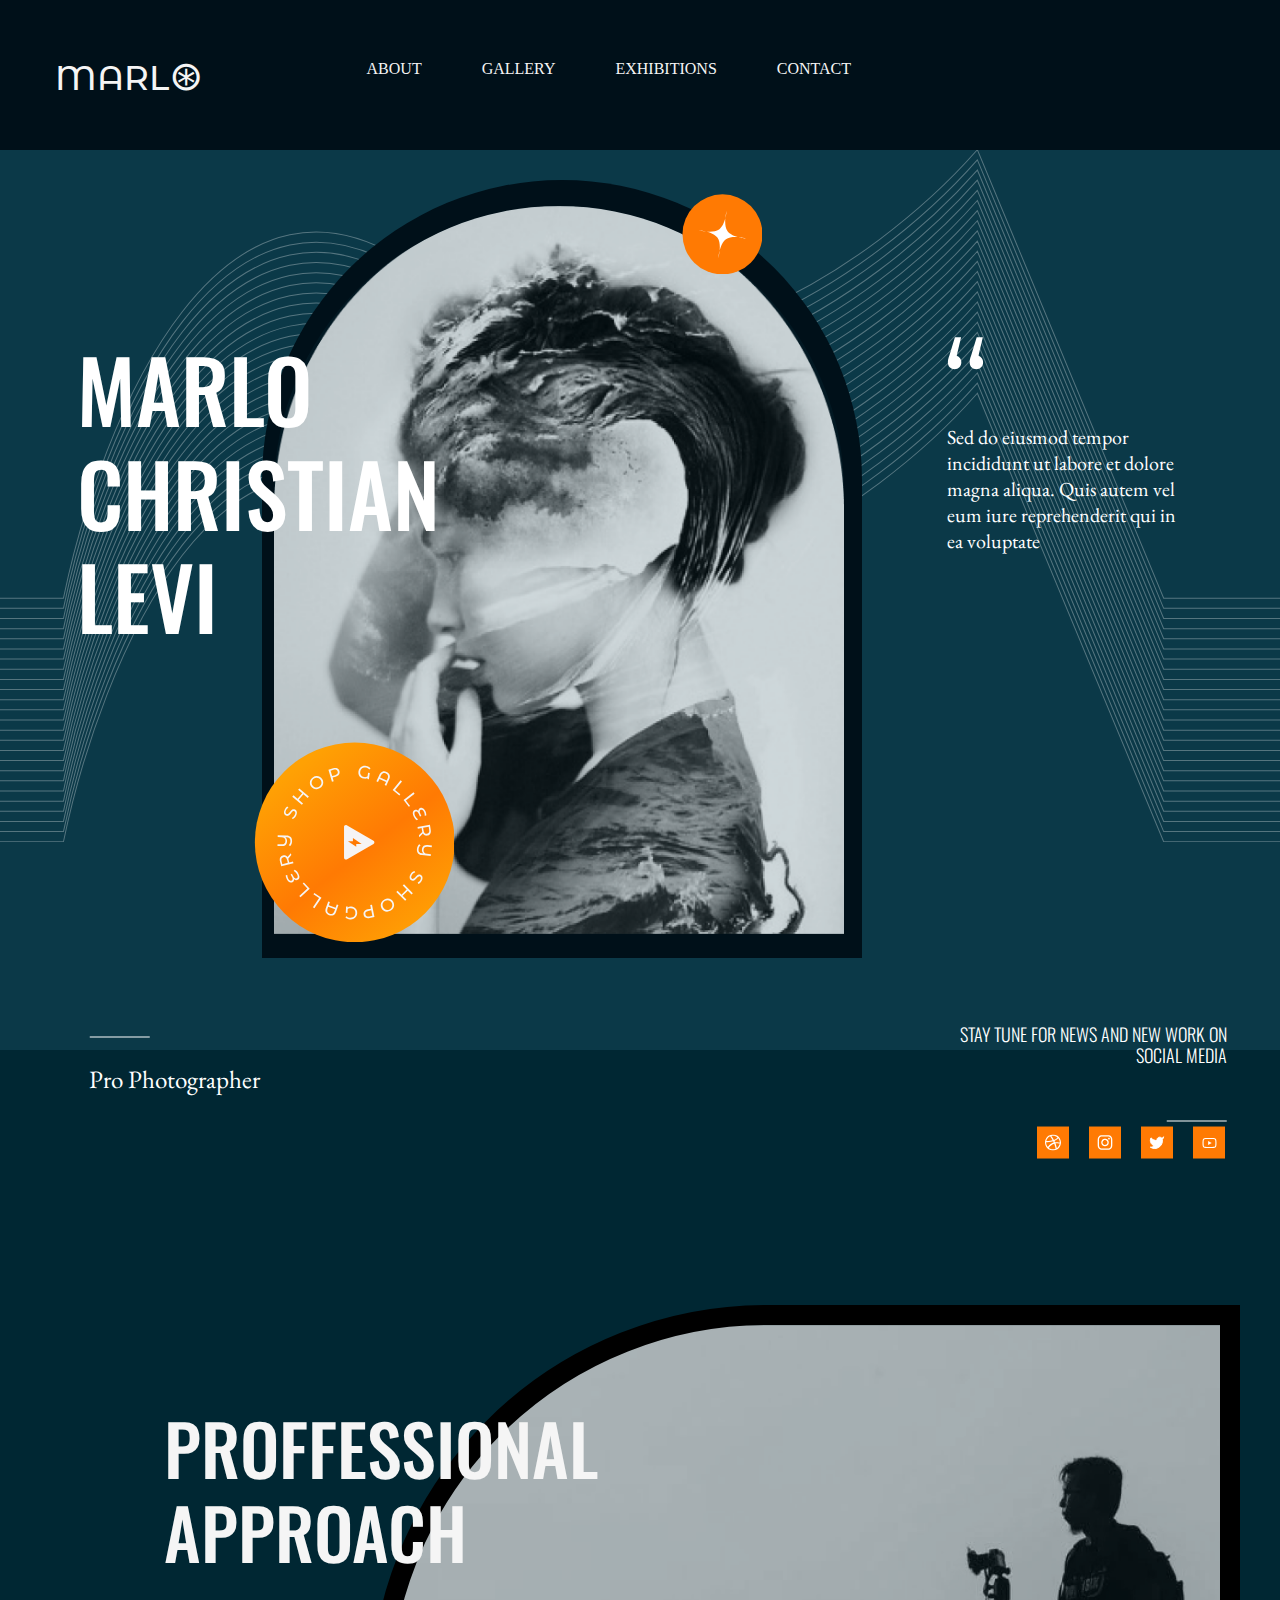
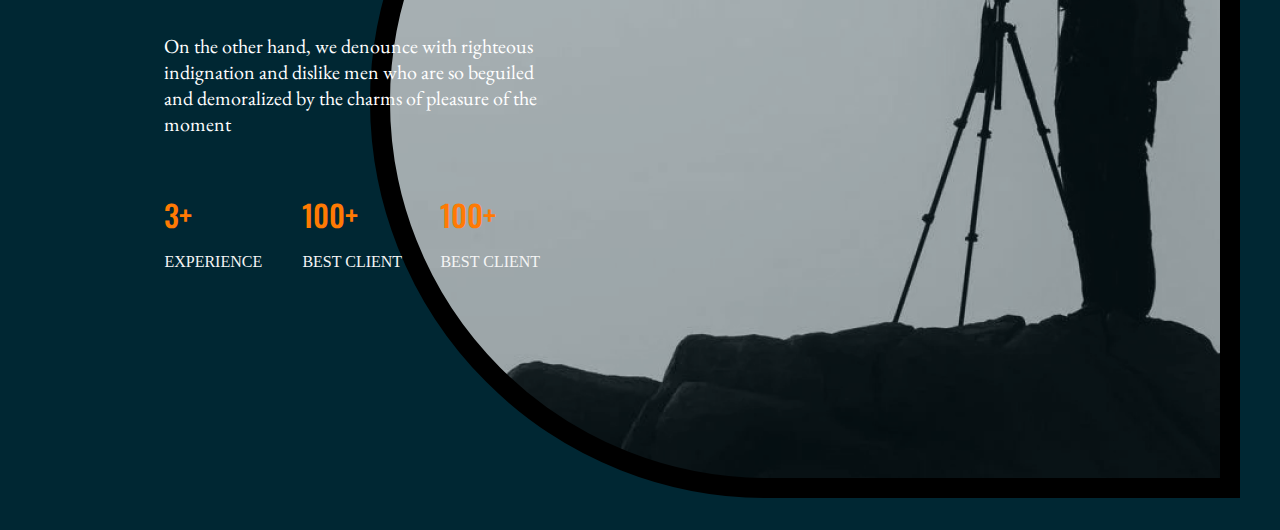
==== wood-product-service/pages/home/index.html @ 2910f44f "main page1" ====
<!DOCTYPE html>
<html lang="en">

<head>
  <meta charset="UTF-8">
  <meta http-equiv="X-UA-Compatible" content="IE=edge">
  <meta name="viewport" content="width=device-width, initial-scale=1.0">
  <meta name="viewport" content="width=device-width, initial-scale=1, maximum-scale=1">
  <link rel="stylesheet" href="../../styles/home.css">

  <link href='https://fonts.googleapis.com/css?family=Montserrat Alternates' rel='stylesheet'>
  <link href='https://fonts.googleapis.com/css?family=Oswald' rel='stylesheet'>
  <link rel="preconnect" href="https://fonts.googleapis.com">
  <link href="https://fonts.googleapis.com/css2?family=Oswald:wght@300&display=swap" rel="stylesheet">
  <link href='https://fonts.googleapis.com/css?family=EB Garamond' rel='stylesheet'>
  <link rel="preconnect" href="https://fonts.gstatic.com" crossorigin>
  <link href="https://fonts.googleapis.com/css2?family=Oswald:wght@500&display=swap" rel="stylesheet">
  <link href="https://fonts.googleapis.com/css2?family=EB+Garamond&display=swap" rel="stylesheet">

  <title>Music</title>
</head>

<body>
  <!-- <img src="../../pictures/Vector 24.svg" -->
  <div class="wrapper">
    <header class="header">
      <div class="header__logo header-logo ">Marl<span>&#8859;</span></div>
      <nav class="header__menu header-menu-items">
        <ul class="menu-items">
          <li class="menu-item"><a href="#">ABOUT</a></li>
          <li class="menu-item"><a href="#">GALLERY</a></li>
          <li class="menu-item"><a href="#">EXHIBITIONS</a></li>
          <li class="menu-item"><a href="#">CONTACT</a></li>

        </ul>
        <div class="header__menu__dropdown">
          <a href="#" class="dropdown">
            <div class="dropdown-line"></div>
            <div class="dropdown-line"></div>
            <div class="dropdown-line"></div>
          </a>
          <li class="menu-item "><a href="#">ABOUT</a></li>
          <li class="menu-item"><a href="#">GALLERY</a></li>
          <li class="menu-item"><a href="#">EXHIBITIONS</a></li>
          <li class="menu-item"><a href="#">CONTACT</a></li>

        </div>

      </nav>
    </header>
    <main class="main-page">
      <div class="main-page__background-line"></div>
      <div class="maing-page__content">
        <div class="main-page_content content__title ">
          <h1>MARLO CHRISTIAN LEVI</h1>
        </div>
        <div class="main-page__content__cover content__cover">
          <img src="../../pictures/Rectangle 594.png">
        </div>
        <div class="main-page__elem elem-gallery"></div>
        <div class="main-page__content__subtitle content__subtitle ">
          <p>Sed do eiusmod tempor incididunt ut labore et dolore magna aliqua. Quis autem vel eum iure reprehenderit
            qui in ea voluptate</p>
        </div>
      </div>
      <div class="main-page__content__subtilte-author subtitle-author">
        <p>Pro Photographer</p>
      </div>
      <div class="main-page__content__navigation-networks navigation-networks">
        <p>STAY TUNE FOR NEWS AND NEW WORK ON SOCIAL MEDIA</p>
        <div class="navigation-networks-items">
          <svg width="188" height="33" viewBox="0 0 188 33" fill="none" xmlns="http://www.w3.org/2000/svg">
            <rect x="-0.000732422" y="0.519531" width="32" height="32" fill="#FF7A03" />
            <g clip-path="url(#clip0_11_152)">
              <path fill-rule="evenodd" clip-rule="evenodd"
                d="M15.9993 8.51953C11.5826 8.51953 7.99927 12.1029 7.99927 16.5195C7.99927 20.9362 11.5826 24.5195 15.9993 24.5195C20.4073 24.5195 23.9993 20.9362 23.9993 16.5195C23.9993 12.1029 20.4073 8.51953 15.9993 8.51953ZM21.2833 12.2069C22.2682 13.4064 22.8133 14.9068 22.8279 16.4589C22.6026 16.4155 20.3466 15.9555 18.0733 16.2422C18.0206 16.1289 17.9773 16.0075 17.9253 15.8862C17.7839 15.5525 17.6336 15.2226 17.4746 14.8969C19.9906 13.8729 21.1359 12.3982 21.2833 12.2069ZM15.9993 9.7002C17.7346 9.7002 19.3226 10.3502 20.5286 11.4175C20.4073 11.5909 19.3746 12.9709 16.9453 13.8815C15.8253 11.8255 14.5853 10.1415 14.3939 9.88153C14.9201 9.75866 15.4589 9.69758 15.9993 9.69953V9.7002ZM13.0926 10.3415C13.2746 10.5849 14.4893 12.2769 15.6259 14.2895C12.4326 15.1402 9.6126 15.1229 9.30927 15.1229C9.75193 13.0055 11.1839 11.2442 13.0926 10.3415ZM9.16193 16.5282V16.3202C9.45727 16.3289 12.7713 16.3722 16.1819 15.3482C16.3813 15.7302 16.5633 16.1202 16.7366 16.5109C16.6499 16.5369 16.5546 16.5629 16.4679 16.5889C12.9453 17.7255 11.0706 20.8315 10.9146 21.0922C9.78621 19.8399 9.1618 18.2139 9.16193 16.5282ZM15.9993 23.3569C14.4806 23.3593 13.005 22.8522 11.8086 21.9169C11.9299 21.6649 13.3179 18.9922 17.1706 17.6475C17.1879 17.6389 17.1973 17.6389 17.2139 17.6302C18.1773 20.1202 18.5673 22.2115 18.6719 22.8102C17.8473 23.1662 16.9453 23.3569 15.9993 23.3569ZM19.8086 22.1855C19.7393 21.7689 19.3746 19.7735 18.4806 17.3175C20.6239 16.9795 22.4979 17.5349 22.7326 17.6129C22.4373 19.5129 21.3439 21.1529 19.8086 22.1855Z"
                fill="white" />
            </g>
            <rect x="51.9993" y="0.519531" width="32" height="32" fill="#FF7A03" />
            <g clip-path="url(#clip1_11_152)">
              <path fill-rule="evenodd" clip-rule="evenodd"
                d="M64.976 9.23028C65.758 9.19428 66.0073 9.18628 67.9993 9.18628C69.9913 9.18628 70.2406 9.19495 71.022 9.23028C71.8033 9.26561 72.3366 9.39028 72.8033 9.57095C73.292 9.75561 73.7353 10.0443 74.102 10.4176C74.4753 10.7836 74.7633 11.2263 74.9473 11.7156C75.1286 12.1823 75.2526 12.7156 75.2886 13.4956C75.3246 14.2789 75.3326 14.5283 75.3326 16.5196C75.3326 18.5116 75.324 18.7609 75.2886 19.5429C75.2533 20.3229 75.1286 20.8563 74.9473 21.3229C74.7633 21.8123 74.4748 22.2557 74.102 22.6223C73.7353 22.9956 73.292 23.2836 72.8033 23.4676C72.3366 23.6489 71.8033 23.7729 71.0233 23.8089C70.2406 23.8449 69.9913 23.8529 67.9993 23.8529C66.0073 23.8529 65.758 23.8443 64.976 23.8089C64.196 23.7736 63.6626 23.6489 63.196 23.4676C62.7066 23.2836 62.2632 22.9951 61.8966 22.6223C61.5235 22.2561 61.2348 21.8129 61.0506 21.3236C60.87 20.8569 60.746 20.3236 60.71 19.5436C60.674 18.7603 60.666 18.5109 60.666 16.5196C60.666 14.5276 60.6746 14.2783 60.71 13.4969C60.7453 12.7156 60.87 12.1823 61.0506 11.7156C61.2351 11.2263 61.524 10.7832 61.8973 10.4169C62.2633 10.0439 62.7063 9.75524 63.1953 9.57095C63.662 9.39028 64.1953 9.26628 64.9753 9.23028H64.976ZM70.9626 10.5503C70.1893 10.5149 69.9573 10.5076 67.9993 10.5076C66.0413 10.5076 65.8093 10.5149 65.036 10.5503C64.3206 10.5829 63.9326 10.7023 63.674 10.8029C63.332 10.9363 63.0873 11.0943 62.8306 11.3509C62.5873 11.5876 62.4001 11.8758 62.2826 12.1943C62.182 12.4529 62.0626 12.8409 62.03 13.5563C61.9946 14.3296 61.9873 14.5616 61.9873 16.5196C61.9873 18.4776 61.9946 18.7096 62.03 19.4829C62.0626 20.1983 62.182 20.5863 62.2826 20.8449C62.4 21.1629 62.5873 21.4516 62.8306 21.6883C63.0673 21.9316 63.356 22.1189 63.674 22.2363C63.9326 22.3369 64.3206 22.4563 65.036 22.4889C65.8093 22.5243 66.0406 22.5316 67.9993 22.5316C69.958 22.5316 70.1893 22.5243 70.9626 22.4889C71.678 22.4563 72.066 22.3369 72.3246 22.2363C72.6666 22.1029 72.9113 21.9449 73.168 21.6883C73.4113 21.4516 73.5986 21.1629 73.716 20.8449C73.8166 20.5863 73.936 20.1983 73.9686 19.4829C74.004 18.7096 74.0113 18.4776 74.0113 16.5196C74.0113 14.5616 74.004 14.3296 73.9686 13.5563C73.936 12.8409 73.8166 12.4529 73.716 12.1943C73.5826 11.8523 73.4246 11.6076 73.168 11.3509C72.9312 11.1077 72.6431 10.9204 72.3246 10.8029C72.066 10.7023 71.678 10.5829 70.9626 10.5503ZM67.0626 18.7803C67.5857 18.998 68.1682 19.0274 68.7106 18.8634C69.2529 18.6994 69.7215 18.3522 70.0364 17.8811C70.3512 17.41 70.4927 16.8442 70.4367 16.2803C70.3806 15.7165 70.1306 15.1896 69.7293 14.7896C69.4734 14.5339 69.1641 14.3382 68.8235 14.2164C68.4829 14.0946 68.1196 14.0499 67.7596 14.0854C67.3997 14.1209 67.0521 14.2357 66.7418 14.4217C66.4316 14.6077 66.1665 14.8601 65.9655 15.1608C65.7645 15.4616 65.6327 15.8031 65.5796 16.1609C65.5265 16.5187 65.5534 16.8838 65.6583 17.23C65.7632 17.5761 65.9436 17.8947 66.1864 18.1628C66.4293 18.4308 66.7285 18.6417 67.0626 18.7803ZM65.334 13.8543C65.684 13.5043 66.0995 13.2266 66.5568 13.0372C67.0141 12.8478 67.5043 12.7503 67.9993 12.7503C68.4943 12.7503 68.9844 12.8478 69.4418 13.0372C69.8991 13.2266 70.3146 13.5043 70.6646 13.8543C71.0146 14.2043 71.2923 14.6198 71.4817 15.0771C71.6711 15.5345 71.7686 16.0246 71.7686 16.5196C71.7686 17.0146 71.6711 17.5048 71.4817 17.9621C71.2923 18.4194 71.0146 18.8349 70.6646 19.1849C69.9577 19.8918 68.999 20.289 67.9993 20.289C66.9996 20.289 66.0408 19.8918 65.334 19.1849C64.6271 18.4781 64.2299 17.5193 64.2299 16.5196C64.2299 15.5199 64.6271 14.5612 65.334 13.8543ZM72.6046 13.3116C72.6914 13.2298 72.7608 13.1314 72.8088 13.0223C72.8569 12.9131 72.8825 12.7955 72.8842 12.6762C72.886 12.557 72.8638 12.4386 72.8189 12.3282C72.7741 12.2177 72.7076 12.1173 72.6233 12.033C72.5389 11.9487 72.4386 11.8821 72.3281 11.8373C72.2176 11.7925 72.0992 11.7703 71.98 11.772C71.8608 11.7737 71.7431 11.7994 71.634 11.8474C71.5248 11.8954 71.4264 11.9649 71.3446 12.0516C71.1855 12.2203 71.0984 12.4444 71.1018 12.6762C71.1051 12.9081 71.1987 13.1295 71.3627 13.2935C71.5267 13.4575 71.7481 13.5511 71.98 13.5545C72.2119 13.5579 72.4359 13.4707 72.6046 13.3116Z"
                fill="white" />
            </g>
            <rect x="103.999" y="0.519531" width="32" height="32" fill="#FF7A03" />
            <g clip-path="url(#clip2_11_152)">
              <path
                d="M126.666 11.1861C126.666 11.1861 126.199 12.5861 125.333 13.4528C126.399 20.1195 119.066 24.9861 113.333 21.1861C114.799 21.2528 116.266 20.7861 117.333 19.8528C113.999 18.8528 112.333 14.9195 113.999 11.8528C115.466 13.5861 117.733 14.5861 119.999 14.5195C119.399 11.7195 122.666 10.1195 124.666 11.9861C125.399 11.9861 126.666 11.1861 126.666 11.1861Z"
                fill="white" stroke="white" stroke-linecap="round" stroke-linejoin="round" />
            </g>
            <rect x="155.999" y="0.519531" width="32" height="32" fill="#FF7A03" />
            <path
              d="M179.499 16.9757C179.499 16.9413 179.499 16.9022 179.498 16.8569C179.496 16.7304 179.493 16.5882 179.49 16.4366C179.477 16.0007 179.456 15.5663 179.421 15.1569C179.374 14.5929 179.306 14.1226 179.212 13.7694C179.113 13.4009 178.919 13.0648 178.649 12.7947C178.38 12.5247 178.044 12.3301 177.676 12.2304C177.234 12.1116 176.368 12.0382 175.149 11.9929C174.57 11.971 173.949 11.9569 173.329 11.9491C173.112 11.946 172.91 11.9444 172.729 11.9429H172.27C172.088 11.9444 171.887 11.946 171.67 11.9491C171.049 11.9569 170.429 11.971 169.849 11.9929C168.631 12.0397 167.763 12.1132 167.323 12.2304C166.954 12.3298 166.618 12.5243 166.349 12.7945C166.079 13.0646 165.885 13.4008 165.787 13.7694C165.691 14.1226 165.624 14.5929 165.577 15.1569C165.543 15.5663 165.521 16.0007 165.509 16.4366C165.504 16.5882 165.502 16.7304 165.501 16.8569C165.501 16.9022 165.499 16.9413 165.499 16.9757V17.0632C165.499 17.0976 165.499 17.1366 165.501 17.1819C165.502 17.3085 165.506 17.4507 165.509 17.6022C165.521 18.0382 165.543 18.4726 165.577 18.8819C165.624 19.446 165.693 19.9163 165.787 20.2694C165.987 21.0179 166.574 21.6085 167.323 21.8085C167.763 21.9272 168.631 22.0007 169.849 22.046C170.429 22.0679 171.049 22.0819 171.67 22.0897C171.887 22.0929 172.088 22.0944 172.27 22.096H172.729C172.91 22.0944 173.112 22.0929 173.329 22.0897C173.949 22.0819 174.57 22.0679 175.149 22.046C176.368 21.9991 177.235 21.9257 177.676 21.8085C178.424 21.6085 179.012 21.0194 179.212 20.2694C179.307 19.9163 179.374 19.446 179.421 18.8819C179.456 18.4726 179.477 18.0382 179.49 17.6022C179.495 17.4507 179.496 17.3085 179.498 17.1819C179.498 17.1366 179.499 17.0976 179.499 17.0632V16.9757ZM178.374 17.0569C178.374 17.0897 178.374 17.1257 178.373 17.1679C178.371 17.2897 178.368 17.4241 178.365 17.5694C178.354 17.9851 178.332 18.4007 178.299 18.7866C178.257 19.2897 178.198 19.7022 178.124 19.9788C178.027 20.3397 177.743 20.6257 177.384 20.721C177.056 20.8085 176.229 20.8788 175.106 20.921C174.537 20.9429 173.924 20.9569 173.313 20.9647C173.099 20.9679 172.901 20.9694 172.723 20.9694H172.276L171.685 20.9647C171.074 20.9569 170.463 20.9429 169.893 20.921C168.77 20.8772 167.941 20.8085 167.615 20.721C167.256 20.6241 166.971 20.3397 166.874 19.9788C166.801 19.7022 166.741 19.2897 166.699 18.7866C166.666 18.4007 166.646 17.9851 166.634 17.5694C166.629 17.4241 166.627 17.2882 166.626 17.1679C166.626 17.1257 166.624 17.0882 166.624 17.0569V16.9819C166.624 16.9491 166.624 16.9132 166.626 16.871C166.627 16.7491 166.631 16.6147 166.634 16.4694C166.645 16.0538 166.666 15.6382 166.699 15.2522C166.741 14.7491 166.801 14.3366 166.874 14.0601C166.971 13.6991 167.256 13.4132 167.615 13.3179C167.943 13.2304 168.77 13.1601 169.893 13.1179C170.462 13.096 171.074 13.0819 171.685 13.0741C171.899 13.071 172.098 13.0694 172.276 13.0694H172.723L173.313 13.0741C173.924 13.0819 174.535 13.096 175.106 13.1179C176.229 13.1616 177.057 13.2304 177.384 13.3179C177.743 13.4147 178.027 13.6991 178.124 14.0601C178.198 14.3366 178.257 14.7491 178.299 15.2522C178.332 15.6382 178.352 16.0538 178.365 16.4694C178.37 16.6147 178.371 16.7507 178.373 16.871C178.373 16.9132 178.374 16.9507 178.374 16.9819V17.0569ZM171.109 19.1132L174.734 17.0038L171.109 14.9257V19.1132Z"
              fill="white" />
            <defs>
              <clipPath id="clip0_11_152">
                <rect width="16" height="16" fill="white" transform="translate(7.99927 8.51953)" />
              </clipPath>
              <clipPath id="clip1_11_152">
                <rect width="16" height="16" fill="white" transform="translate(59.9993 8.51953)" />
              </clipPath>
              <clipPath id="clip2_11_152">
                <rect width="16" height="16" fill="white" transform="translate(111.999 8.51953)" />
              </clipPath>
            </defs>
          </svg>
        </div>
      </div>

    </main>

    <div class="page1">
      <div class="page1__container">
        <div class="page1__contaiter__info info">
          <h1>Proffessional Approach</h1>
          <p>On the other hand, we denounce with righteous indignation and dislike men who are so beguiled and
            demoralized
            by the charms of pleasure of the moment</p>
          <ul class="info-group">
            <li data-before="1">Experience</li>
            <li data-before="2">Best Client</li>
            <li data-before="3">Best Client</li>
          </ul>
        </div>

        <div class="page1__contaiter__pick">
         <div class="pick"> </div> 
        </div>

      </div>

    </div>
  </div>
  </div>
  <script src="home.js"></script>
</body>

</html>
---- wood-product-service/styles/home.css ----
* {
  margin: 0;
  padding: 0;
  box-sizing: border-box;
  list-style-type: none;
  text-decoration: none;
}

:root {
  --background-color: #222021;
  --color-light: #F5F5F5;
  --color-green: #0B3948;

}

body {
  background-color: #222021;
}

.header {
  background: #001019;
  width: 100%;
  height: 150px;
  padding: 54.5px;
  display: inline-flex;

}


.header-logo {
  font-family: 'Montserrat Alternates';
  font-style: normal;
  font-weight: 500;
  font-size: 34.0581px;
  line-height: 120%;
  /* identical to box height, or 41px */
  color: var(--color-light);
  width: 143px;
  height: 41px;
  text-transform: uppercase;
  margin-left: 162px;
}

.header-logo span {
  font-size: calc(34.0581px * 1.2);
}

.header-menu-items {
  width: 65%;
  justify-content: center;
  display: flex;
  /* border: 2px solid red; */

}


.menu-items {
  display: flex;
  align-items: flex-start;
  padding: 0px;
  gap: 60px;
  width: 423px;
  height: 22px;
  margin-top: 5px;


}




.menu-items a {
  color: var(--color-light);

}

@media all and (max-width:1500px) {
  .header-logo {
    margin-left: 0;
  }
}


.dropdown {
  display: none;
}

.header__menu__dropdown {
  display: none;
}


@media only screen and (max-width: 900px) {
  .menu-items {
    display: none;
  }

  .header-menu-items {
    width: 100%;
  }

  .header-menu-items {
    justify-content: end;
  }

  .dropdown {
    display: block;
    color: var(--color-light);
    cursor: pointer;
    float: right;

  }

  .dropdown-line {
    width: 30px;
    height: 4px;
    background-color: var(--color-light);
    margin: 6px 0;
  }


  .menu-item {
    display: none;
  }

  .header__menu__dropdown {
    display: inline;
  }

  .show {
    display: inline-block;
    margin-top: 10px;
    margin-right: 30px;

  }

  .show a {
    color: var(--color-light);
    text-decoration: none;
  }

}


/* Main page*/


.main-page {
  background-color: var(--color-green);
  height: 100vh;
  width: 100%;
}

.main-page__background-line {
  height: 691.5px;
  width: 100%;
  background: url("../pictures/Group\ 1386.svg") top center;
  background-position: center;
  background-attachment: local;

}


.content__title {
  position: absolute;
  position: absolute;
  width: 712.77px;
  height: 468px;
  /* left: 163.78px; */
  left: 10%;
  top: 337.37px;
  z-index: 5;
  /* H1 */

}

.content__title h1 {
  font-family: 'Oswald';
  font-style: normal;
  font-size: 130px;
  line-height: 120%;
  font-weight: 500;
  /* or 156px */

  color: #FFFFFF;
}

.content__cover {
  position: absolute;
  width: 680px;
  height: 778.43px;
  left: 620px;
  top: 243.09px;

  background: #001019;
  border-radius: 300px 300px 0px 0px;
}

.content__cover::before {
  content: "";
  background-image: url('../pictures/Group\ 1383.svg');
  position: absolute;
  width: 80px;
  height: 80px;
  left: 472.5px;
  top: 14.37px;
  z-index: 10;

}

.content__cover img {
  position: absolute;
  width: 620px;
  height: 727.79px;
  left: 32px;
  top: 26.1px;

  background: linear-gradient(0deg, rgba(11, 57, 72, 0.2), rgba(11, 57, 72, 0.2)), url(image.png);
  border-radius: 300px 300px 0px 0px;
}


.main-page__elem {
  background-image: url('../pictures/Group\ 1385.svg');
  position: absolute;
  width: 222.34px;
  height: 222.34px;
  left: 476.82px;
  top: 731.38px;
}



.content__subtitle {
  display: flex;
  flex-direction: column;
  align-items: flex-start;
  padding: 0px;
  gap: 50px;

  position: absolute;
  width: 392.11px;
  height: 159.87px;
  left: 1365.89px;
  top: 337.37px;


}

.content__subtitle::before {
  content: url("../pictures/“.svg");
}

.content__subtitle p {
  width: 392.11px;
  height: 78px;

  /* Text Paragraph */
  font-family: 'EB Garamond';
  font-style: normal;
  font-weight: 400;
  font-size: 20px;
  line-height: 130%;

  /* or 26px */

  color: #FFFFFF;


  /* Inside auto layout */
  flex: none;
  order: 1;
  flex-grow: 0;
}


.subtitle-author {
  display: flex;
  flex-direction: column;
  align-items: flex-start;
  padding: 0px;
  gap: 15px;

  position: absolute;
  width: 172px;
  height: 60px;
  left: 163.78px;
  top: 960.52px;
}

.subtitle-author p {
  width: 202px;
  height: auto;

  /* Text Small */
  font-family: 'EB Garamond';
  font-style: normal;
  font-weight: 400;
  font-size: 25px;
  line-height: 180%;

  /* identical to box height, or 45px */

  color: #FFFFFF;



}

.subtitle-author::before {
  content: url('../pictures/Line\ 6.png')
}


.navigation-networks {
  display: flex;
  flex-direction: column;
  align-items: flex-end;
  gap: 40px;
  position: absolute;
  width: 279.88px;
  height: 143px;
  left: 1478.12px;
  top: 856.52px;

}

.navigation-networks p {
  width: 279.88px;
  height: 44px;

  /* Text Body */
  font-family: 'Oswald';
  font-style: normal;
  font-weight: 300;
  font-size: 18px;
  line-height: 120%;

  /* or 22px */
  text-align: right;
  color: #FFFFFF;
}

.navigation-networks-items {
  width: 190px;

}

.navigation-networks-items::before {
  content: url('../pictures/Line\ 6.png');
  float: right;

}


@media only screen and (max-width: 1800px) {
  .content__subtitle {
    left: 74%;
  }

  .content__cover {
    width: 600px;
    left: 35%;
    top: 20%;

  }

  .content__cover img {
    width: 95%;
    left: 2%;
  }

  .navigation-networks {
    left: 74%;
  }
}

@media only screen and (max-width: 1600px) {
  .content__title {
    width: 120px;
  }

  .content__title h1 {
    font-size: 100px
  }

  .content__subtitle {
    right: 0;
  }

  .content__cover::before {
    left: 73%;
  }

}


@media (max-width: 1500px) {
  .content__title {
    left: 5.5%;
  }

  .content__title h1 {
    font-size: 86px;
  }

  .content__cover {
    left: 25.2%;
  }

  .content__subtitle {
    left: 70%
  }

  .main-page__elem {
    left: 23%;
  }

  .content__cover::before {
    left: 70%;
  }

}

@media (max-width:1300px) {
  .content__cover {
    left: 20.5%;
  }

  .content__title {
    left: 6%;
  }

  .content__subtitle {
    margin-left: 4%;
    width: 240px;

  }

  .content__subtitle p {
    width: 240px;
  }

  .navigation-networks {
    top: 1023.52px;
  }

  .subtitle-author {
    left: 88.78px;
    top: 1023.52px;
  }

  .main-page__elem {
    transform: scale(0.9);
    left: 19%;
  }
}

@media (max-width:1200px) {


  .main-page__elem {
    left: 20%;
  }

  .content__cover::before {
    left: 412.5px;
    top: 13.37px;
  }

  .content__cover {
    width: 583px;
  }

  .navigation-networks p {
    width: 151px;

  }

  .navigation-networks {
    left: 70%;
  }

}

@media (max-width:1100px) {
  .content__subtitle {
    display: none;
  }

  .content__cover {
    /* width: 570px;
    height: 650px; */
  }

  .content__cover img {
    /* width: 546px;
    height: auto; */
    left: 2%;
    top: 1.25%
  }

  .content__title h1 {
    font-size: 74px;
  }

  .main-page__elem {
    transform: scale(0.7);
  }

  .main-page__elem {
    left: 14%;
    top: 69%;
  }
}

@media (max-width:950px) {
  .content__title h1 {
    font-size: 70px;
  }

  .navigation-networks {
    top: 1060.52px;
    left: 60%;
    gap: 29px;

  }

  .subtitle-author {
    left: 11%;
  }

  .main-page__elem {
    width: 222.34px;
    height: 222.34px;
    transform: scale(0.8)
  }

  .subtitle-author {
    gap: 0;
    top: 1060.52px
  }


}

/*  page 1*/

.page1 {
  background: #002733;
  width: 100%;
  height: 1080px;
  min-height: 100vh;
}





.info {
  display: flex;
  flex-direction: column;
  align-items: flex-start;
  padding: 0px;
  gap: 60px;

  position: absolute;
  width: 612.77px;
  height: 470px;
  left: 164.42px;
  top: 1405px;

  color: var(--color-light);
  z-index: 5;
}

.info h1 {
  height: 168px;

  /* H2 */
  font-family: 'Oswald';
  font-style: normal;
  font-weight: 500;
  font-size: 70px;
  line-height: 120%;

  /* or 84px */
  text-transform: uppercase;

  /* Inside auto layout */
  flex: none;
  order: 0;
  flex-grow: 0;
}

.info p {
  width: 392.11px;
  height: 104px;

  /* Text Paragraph */
  font-family: 'EB Garamond';
  font-style: normal;
  font-weight: 400;
  font-size: 20px;
  line-height: 130%;

  /* or 26px */

  color: #FFFFFF;


  /* Inside auto layout */
  flex: none;
  order: 1;
  flex-grow: 0;
}

.info-group {
  display: flex;
  flex-direction: row;
  align-items: flex-end;
  padding: 0px;
  gap: 30px;

  width: 408px;
  height: 78px;

  text-transform: uppercase;
  /* Inside auto layout */
  flex: none;
  order: 2;
  flex-grow: 0;


}

.info-group li {
  display: flex;
  flex-direction: column;
  align-items: flex-start;
  gap: 20px;

  width: 108px;
  height: 78px;

  /* Inside auto layout */
  flex: none;
  order: 0;
  flex-grow: 0;
}

.info-group li::before {
  width: 28px;
  height: 36px;

  /* H4 */
  font-family: 'Oswald';
  font-style: normal;
  font-weight: 500;
  font-size: 30px;
  line-height: 120%;
  color: #FF7A03;
  /* Inside auto layout */
  flex: none;
  order: 0;
  flex-grow: 0;
}

.info-group li[data-before="1"]::before {
  content: "3+";

}

.info-group li[data-before="2"]::before {
  content: "100+";

}

.info-group li[data-before="3"]::before {
  content: "100+";

}


.page1__container {

  width: 100%;
  height: 100%;
  


}

.page1__contaiter__pick {
  display: flex;

  height: 100%;
}
.pick{
display: flex;
width: 1386.1px;
height: 793.33px;
margin: 255px 40px auto 370px;
border: 20px solid;

border-radius: 500px 0px 0px 500px;
background-image: url('../pictures/Rectangle\ 600.png');

background-repeat: no-repeat;
background-position-x: center;
}

@media (max-width:1200px) {
  .pick{
    margin-left:5%;
  }
  
}

@media (max-width:900px) {
  .pick{
    margin: auto 2%;
  }
  .info p{
    color:var(--color-green)
  }
  .info-group li{
    color:var(--color-green);
  }
  .info-group{
    gap:10px
  }
  
}
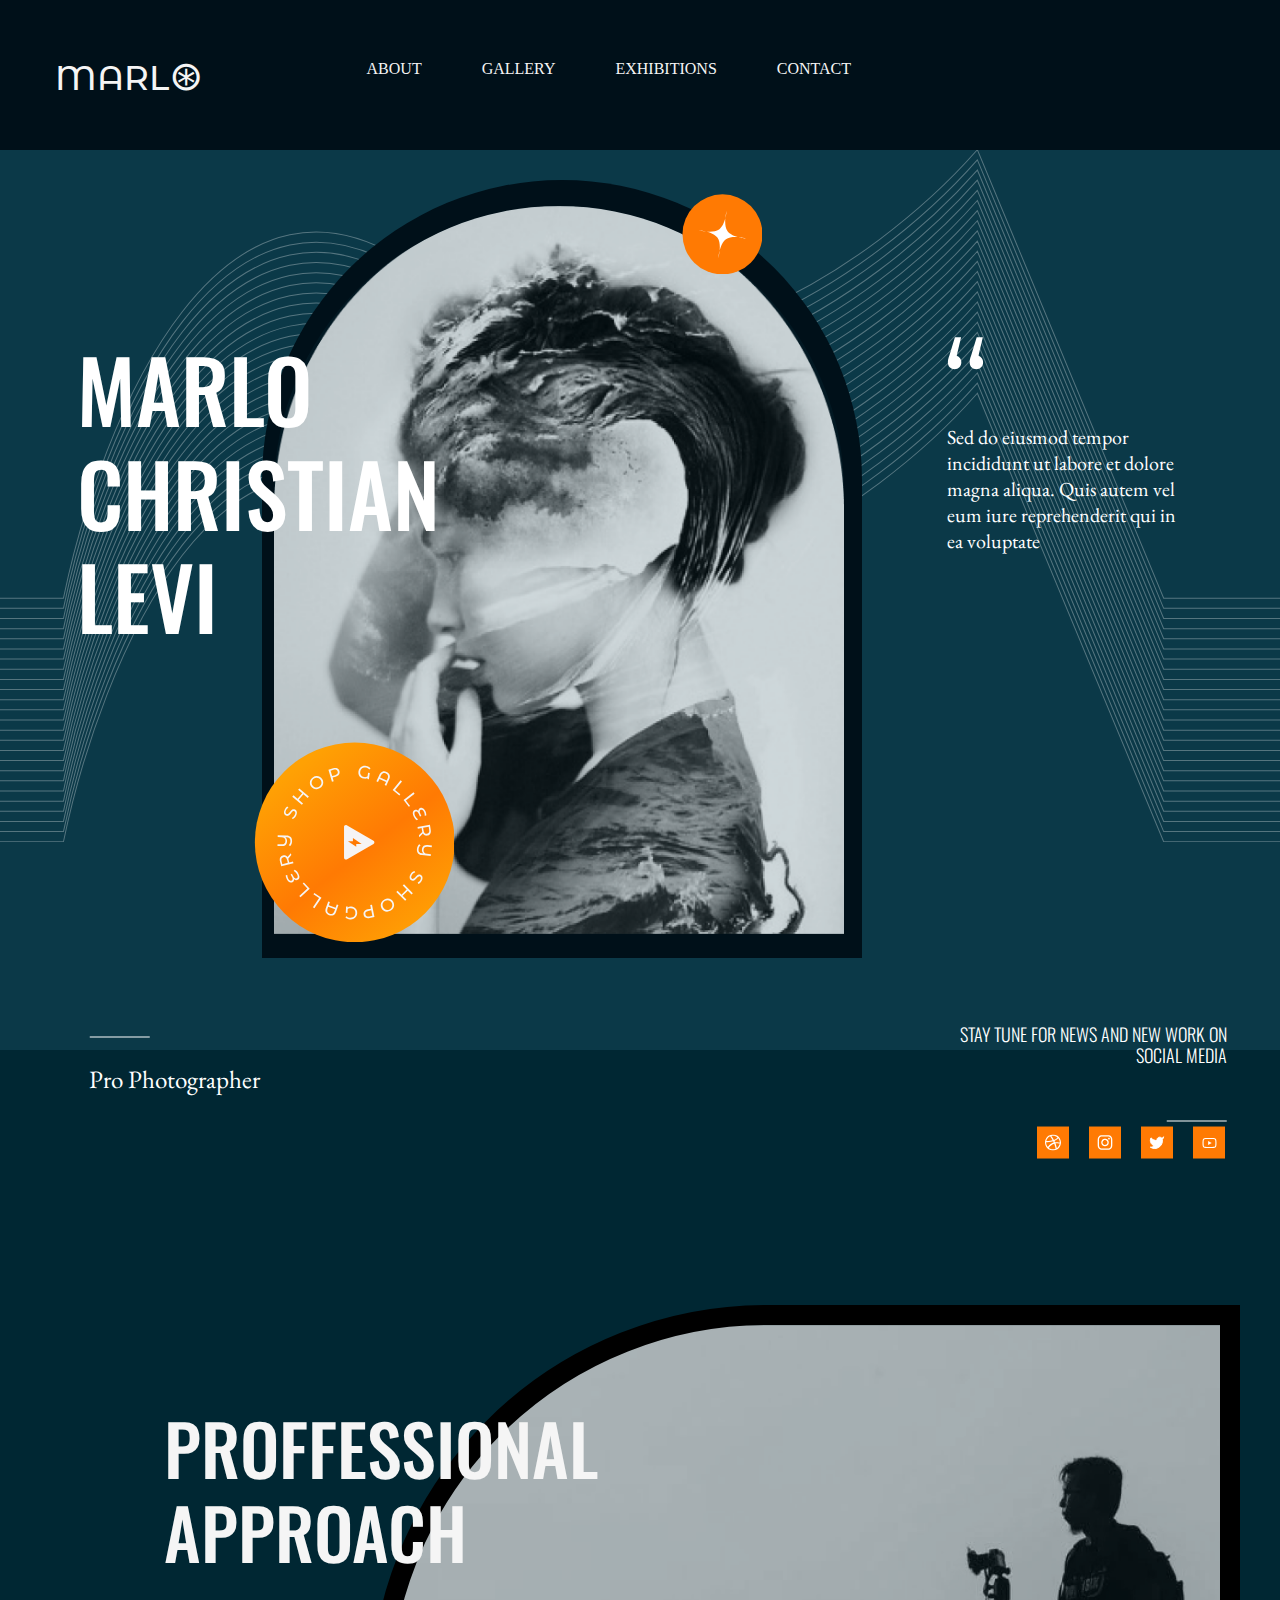
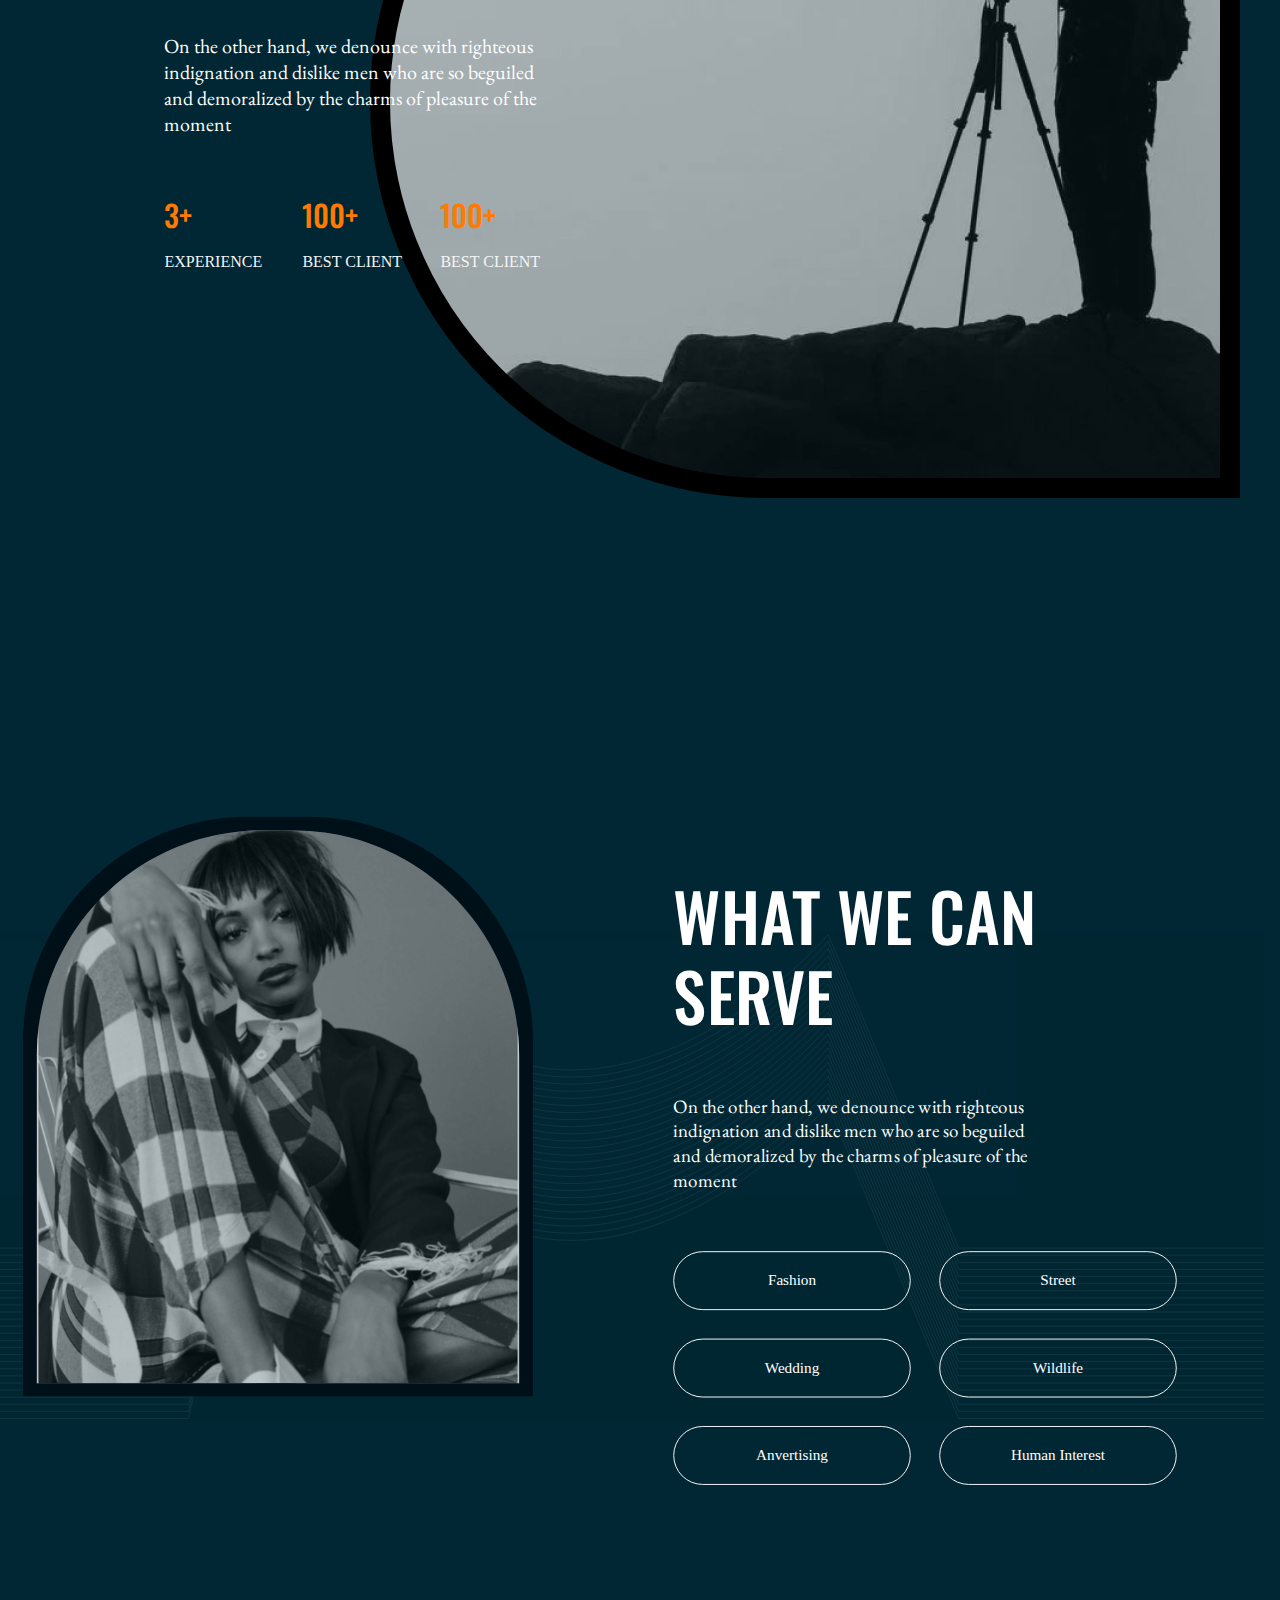
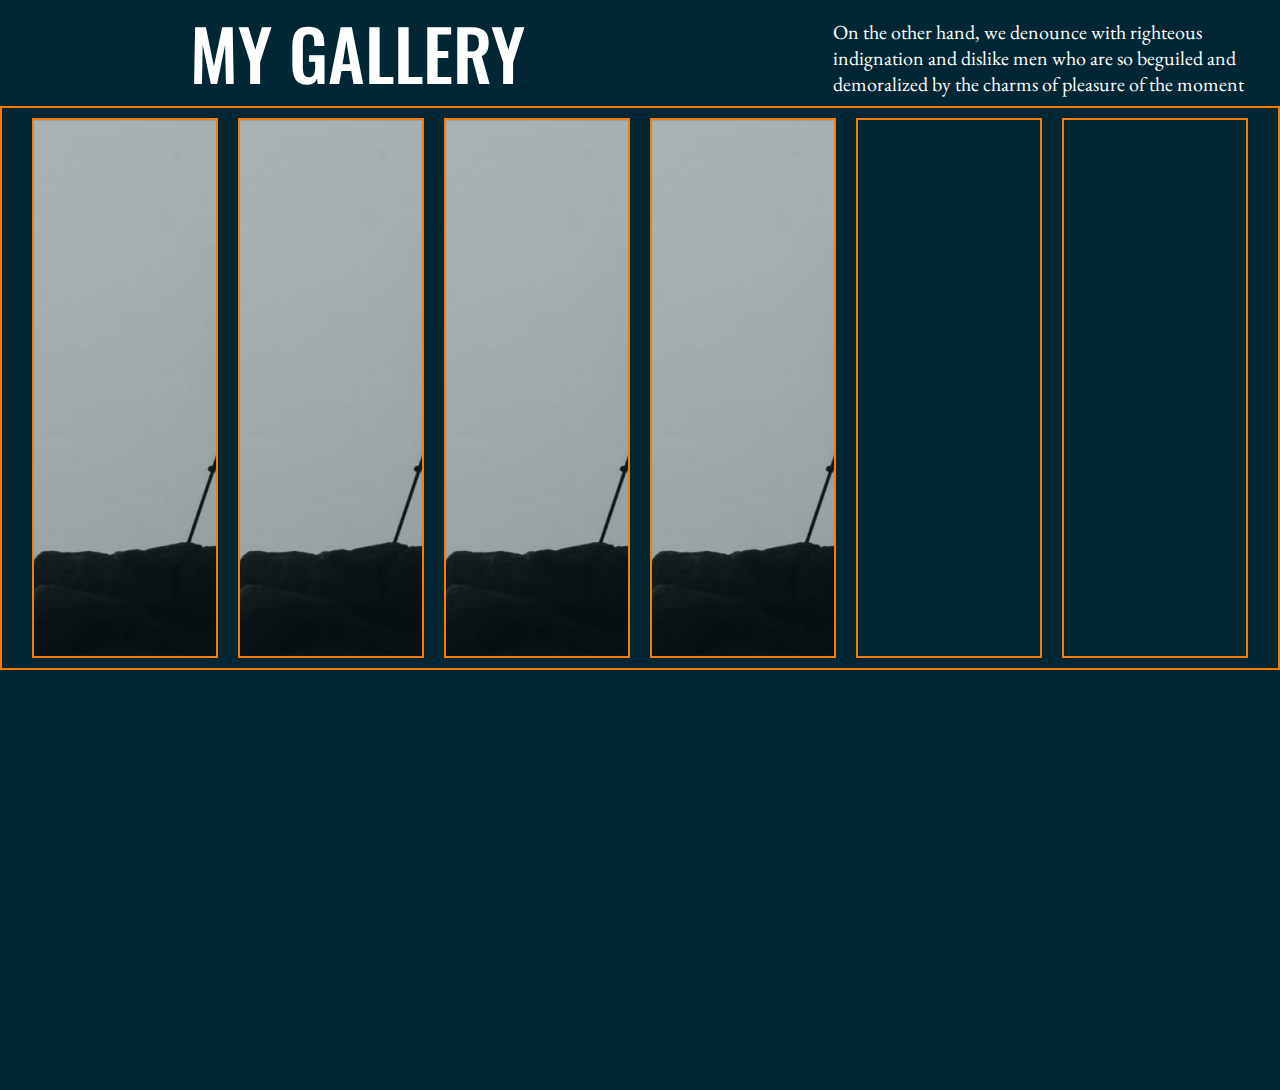
==== commit 13d595e1: "/" ====
--- a/wood-product-service/pages/home/index.html
+++ b/wood-product-service/pages/home/index.html
@@ -124,12 +124,160 @@
         </div>
 
         <div class="page1__contaiter__pick">
-         <div class="pick"> </div> 
+          <div class="pick"> </div>
         </div>
 
       </div>
 
     </div>
+
+    <div class="page2">
+      <div class="page2__container">
+        <div class="page2__container__pick">
+          <div class="pick2"></div>
+        </div>
+        <div class="page2__container_content">
+          <div class="content__line">
+            <svg width="1920" height="694" viewBox="0 0 1920 694" fill="none" xmlns="http://www.w3.org/2000/svg">
+              <g opacity="0.3">
+                <path
+                  d="M0.778809 692.503H383.46C419.546 517.947 543.079 209.62 748.518 372.763C953.958 535.906 1200.02 355.139 1297.36 244.363L1483.67 692.503H1924.26"
+                  stroke="white" />
+                <path
+                  d="M0.778809 682.363H383.46C419.546 507.807 543.079 199.48 748.518 362.623C953.958 525.766 1200.02 344.999 1297.36 234.223L1483.67 682.363H1924.26"
+                  stroke="white" />
+                <path
+                  d="M0.778809 672.223H383.46C419.546 497.667 543.079 189.34 748.518 352.483C953.958 515.626 1200.02 334.859 1297.36 224.083L1483.67 672.223H1924.26"
+                  stroke="white" />
+                <path
+                  d="M0.778809 662.083H383.46C419.546 487.526 543.079 179.199 748.518 342.343C953.958 505.486 1200.02 324.719 1297.36 213.943L1483.67 662.083H1924.26"
+                  stroke="white" />
+                <path
+                  d="M0.778809 651.943H383.46C419.546 477.386 543.079 169.059 748.518 332.202C953.958 495.346 1200.02 314.579 1297.36 203.803L1483.67 651.943H1924.26"
+                  stroke="white" />
+                <path
+                  d="M0.778809 641.803H383.46C419.546 467.246 543.079 158.919 748.518 322.062C953.958 485.205 1200.02 304.439 1297.36 193.663L1483.67 641.803H1924.26"
+                  stroke="white" />
+                <path
+                  d="M0.778809 631.662H383.46C419.546 457.106 543.079 148.779 748.518 311.922C953.958 475.065 1200.02 294.299 1297.36 183.522L1483.67 631.662H1924.26"
+                  stroke="white" />
+                <path
+                  d="M0.778809 621.522H383.46C419.546 446.966 543.079 138.639 748.518 301.782C953.958 464.925 1200.02 284.159 1297.36 173.382L1483.67 621.522H1924.26"
+                  stroke="white" />
+                <path
+                  d="M0.778809 611.382H383.46C419.546 436.826 543.079 128.499 748.518 291.642C953.958 454.785 1200.02 274.018 1297.36 163.242L1483.67 611.382H1924.26"
+                  stroke="white" />
+                <path
+                  d="M0.778809 601.242H383.46C419.546 426.686 543.079 118.359 748.518 281.502C953.958 444.645 1200.02 263.878 1297.36 153.102L1483.67 601.242H1924.26"
+                  stroke="white" />
+                <path
+                  d="M0.778809 591.102H383.46C419.546 416.545 543.079 108.218 748.518 271.362C953.958 434.505 1200.02 253.738 1297.36 142.962L1483.67 591.102H1924.26"
+                  stroke="white" />
+                <path
+                  d="M0.778809 580.962H383.46C419.546 406.405 543.079 98.0783 748.518 261.221C953.958 424.365 1200.02 243.598 1297.36 132.822L1483.67 580.962H1924.26"
+                  stroke="white" />
+                <path
+                  d="M0.778809 570.822H383.46C419.546 396.265 543.079 87.9382 748.518 251.081C953.958 414.224 1200.02 233.458 1297.36 122.682L1483.67 570.822H1924.26"
+                  stroke="white" />
+                <path
+                  d="M0.778809 560.681H383.46C419.546 386.125 543.079 77.798 748.518 240.941C953.958 404.084 1200.02 223.318 1297.36 112.542L1483.67 560.681H1924.26"
+                  stroke="white" />
+                <path
+                  d="M0.778809 550.541H383.46C419.546 375.985 543.079 67.6579 748.518 230.801C953.958 393.944 1200.02 213.178 1297.36 102.401L1483.67 550.541H1924.26"
+                  stroke="white" />
+                <path
+                  d="M0.778809 540.401H383.46C419.546 365.845 543.079 57.5177 748.518 220.661C953.958 383.804 1200.02 203.037 1297.36 92.2612L1483.67 540.401H1924.26"
+                  stroke="white" />
+                <path
+                  d="M0.778809 530.261H383.46C419.546 355.705 543.079 47.3776 748.518 210.521C953.958 373.664 1200.02 192.897 1297.36 82.1211L1483.67 530.261H1924.26"
+                  stroke="white" />
+                <path
+                  d="M0.778809 520.121H383.46C419.546 345.564 543.079 37.2375 748.518 200.381C953.958 363.524 1200.02 182.757 1297.36 71.981L1483.67 520.121H1924.26"
+                  stroke="white" />
+                <path
+                  d="M0.778809 509.981H383.46C419.546 335.424 543.079 27.0973 748.518 190.24C953.958 353.384 1200.02 172.617 1297.36 61.8408L1483.67 509.981H1924.26"
+                  stroke="white" />
+                <path
+                  d="M0.778809 499.841H383.46C419.546 325.284 543.079 16.9572 748.518 180.1C953.958 343.243 1200.02 162.477 1297.36 51.7007L1483.67 499.841H1924.26"
+                  stroke="white" />
+                <path
+                  d="M0.778809 489.701H383.46C419.546 315.144 543.079 6.81706 748.518 169.96C953.958 333.103 1200.02 152.337 1297.36 41.5605L1483.67 489.701H1924.26"
+                  stroke="white" />
+                <path
+                  d="M0.778809 479.56H383.46C419.546 305.004 543.079 -3.32307 748.518 159.82C953.958 322.963 1200.02 142.197 1297.36 31.4204L1483.67 479.56H1924.26"
+                  stroke="white" />
+                <path
+                  d="M0.778809 469.42H383.46C419.546 294.864 543.079 -13.4632 748.518 149.68C953.958 312.823 1200.02 132.056 1297.36 21.2803L1483.67 469.42H1924.26"
+                  stroke="white" />
+                <path
+                  d="M0.778809 459.28H383.46C419.546 284.724 543.079 -23.6033 748.518 139.54C953.958 302.683 1200.02 121.916 1297.36 11.1401L1483.67 459.28H1924.26"
+                  stroke="white" />
+                <path
+                  d="M0.778809 449.14H383.46C419.546 274.584 543.079 -33.7435 748.518 129.4C953.958 292.543 1200.02 111.776 1297.36 1L1483.67 449.14H1924.26"
+                  stroke="white" />
+              </g>
+            </svg>
+          </div>
+          <div class="content__text">
+            <h2 class="page2__content__title ">What We Can Serve</h2>
+            <p class="page2__content__subtitle">On the other hand, we denounce with righteous indignation and dislike
+              men who are so beguiled and demoralized by the charms of pleasure of the moment</p>
+
+            <div class="page2__content__navigation-button">
+              <div class="navigation_btn__box">
+                <div class="nav__btn ">
+                  <p>Fashion</p>
+                </div>
+                <div class="nav__btn">
+                  <p>Street</p>
+                </div>
+              </div>
+              <div class="navigation_btn__box">
+                <div class="nav__btn">
+                  <p>Wedding</p>
+                </div>
+                <div class="nav__btn">
+                  <p>Wildlife</p>
+                </div>
+              </div>
+              <div class="navigation_btn__box">
+                <div class="nav__btn">
+                  <p>Anvertising</p>
+                </div>
+                <div class="nav__btn">
+                  <p>Human Interest</p>
+                </div>
+              </div>
+
+
+            </div>
+          </div>
+
+        </div>
+      </div>
+
+    </div>
+
+    <div class="page3">
+      <div class="page3__container">
+        <div class="container__title">
+          <h2 class="page3__title">My Gallery</h2>
+          <p class="page3__subtitle" >On the other hand, we denounce with righteous indignation and dislike men who are so beguiled and demoralized by the charms of pleasure of the moment</p>
+          
+          </div>
+          <div class="container__slider">
+            
+            <div class="slider_item" data-slider-item-1></div>
+            <div class="slider_item" data-slider-item-2></div>
+            <div class="slider_item" data-slider-item-3></div>
+            <div class="slider_item" data-slider-item-4></div>
+            <div class="slider_item" data-slider-item-5></div>
+            <div class="slider_item" data-slider-item-5></div>
+          </div>
+      </div>
+      
+    </div>
+
   </div>
   </div>
   <script src="home.js"></script>
--- a/wood-product-service/styles/home.css
+++ b/wood-product-service/styles/home.css
@@ -686,7 +686,7 @@
 
   width: 100%;
   height: 100%;
-  
+
 
 
 }
@@ -696,40 +696,415 @@
 
   height: 100%;
 }
-.pick{
-display: flex;
-width: 1386.1px;
-height: 793.33px;
-margin: 255px 40px auto 370px;
-border: 20px solid;
-
-border-radius: 500px 0px 0px 500px;
-background-image: url('../pictures/Rectangle\ 600.png');
-
-background-repeat: no-repeat;
-background-position-x: center;
+
+.pick {
+  display: flex;
+  width: 1386.1px;
+  height: 793.33px;
+  margin: 255px 40px auto 370px;
+  border: 20px solid;
+
+  border-radius: 500px 0px 0px 500px;
+  background-image: url('../pictures/Rectangle\ 600.png');
+
+  background-repeat: no-repeat;
+  background-position-x: center;
 }
 
 @media (max-width:1200px) {
-  .pick{
-    margin-left:5%;
-  }
-  
+  .pick {
+    margin-left: 5%;
+  }
+
 }
 
 @media (max-width:900px) {
-  .pick{
+  .pick {
     margin: auto 2%;
   }
-  .info p{
-    color:var(--color-green)
-  }
-  .info-group li{
-    color:var(--color-green);
-  }
-  .info-group{
-    gap:10px
-  }
-  
-}
-
+
+  .info p {
+    color: var(--color-green)
+  }
+
+  .info-group li {
+    color: var(--color-green);
+  }
+
+  .info-group {
+    gap: 10px
+  }
+
+}
+
+/*----------page2--------- */
+
+.page2 {
+  height: 1080px;
+  min-height: 100vh;
+  width: 100%;
+  background: #002733;
+  border: 2px solid #002733;
+
+}
+
+.page2__container {
+  display: flex;
+
+
+}
+
+.page2__contaiter__pick {
+  display: flex;
+}
+
+.pick2 {
+  display: flex;
+  width: 680px;
+  height: 773.04px;
+  margin: 188.48px 554.6px 116px 180.48px;
+
+  background: #001019;
+  border-radius: 300px 300px 0px 0px;
+  background-image: url('../pictures/Group\ 1391.svg');
+
+
+
+  position: absolute;
+
+  z-index: 5;
+}
+
+.page2__container_content {
+  position: absolute;
+  width: 1600.48px;
+  height: 691.5px;
+  right: 0px;
+  top: 2429.25px;
+
+
+}
+
+.content__line {
+  transform: scale(0.7);
+  opacity: 0.3;
+
+}
+
+.content__text {
+  display: flex;
+  flex-direction: column;
+  align-items: flex-start;
+  padding: 0px;
+  gap: 62px;
+
+  position: absolute;
+  width: 530px;
+  height: 640px;
+  right: 300px;
+  top: 30px;
+
+  color: #FFFFFF;
+}
+
+.page2__content__title {
+  width: 442.51px;
+  height: 168px;
+
+  /* H2 */
+  font-family: 'Oswald';
+  font-style: normal;
+  font-weight: 500;
+  font-size: 70px;
+  line-height: 120%;
+
+  /* or 84px */
+  text-transform: uppercase;
+
+
+
+
+  /* Inside auto layout */
+  flex: none;
+  order: 0;
+  flex-grow: 0;
+}
+
+.page2__content__subtitle {
+  width: 392.11px;
+  height: 104px;
+
+  /* Text Paragraph */
+  font-family: 'EB Garamond';
+  font-style: normal;
+  font-weight: 400;
+  font-size: 20px;
+  line-height: 130%;
+
+  /* or 26px */
+
+
+
+  /* Inside auto layout */
+  flex: none;
+  order: 1;
+  flex-grow: 0;
+}
+
+.page2__content__navigation-button {
+  display: flex;
+  flex-direction: column;
+  align-items: flex-start;
+  padding: 0px;
+  gap: 30px;
+
+  width: 530px;
+  height: 246px;
+
+
+  /* Inside auto layout */
+  flex: none;
+  order: 1;
+  flex-grow: 0;
+
+}
+
+.navigation_btn__box {
+  display: flex;
+  flex-direction: row;
+  align-items: flex-start;
+  padding: 0px;
+  gap: 30px;
+
+  width: 530px;
+  height: 62px;
+
+
+  /* Inside auto layout */
+  flex: none;
+  order: 0;
+  flex-grow: 0;
+}
+
+.nav__btn {
+  display: flex;
+  flex-direction: row;
+  justify-content: center;
+  align-items: center;
+  padding: 20px 50px;
+  gap: 10px;
+
+  width: 250px;
+  height: 62px;
+
+  border: 1px solid #FFFFFF;
+  border-radius: 50px;
+
+
+  /* Inside auto layout */
+  flex: none;
+  order: 1;
+  flex-grow: 0;
+}
+
+.nav__btn__active {
+  background: linear-gradient(142deg, #FFA104 16.22%, #FF7A03 54.16%, #FFA104 90.11%), #D9D9D9;
+  border: 0;
+}
+
+@media (max-width:1708px) {
+  .pick2 {
+    margin-left: 2%;
+  }
+
+}
+
+@media (max-width:1600px) {
+  .pick2 {
+    margin-left: 2%;
+  }
+
+  .content__text {
+    right: 10vh;
+  }
+
+}
+
+@media (max-width:1362px) {
+  .pick2 {
+    margin-left: -5%;
+    transform: scale(0.75);
+  }
+
+  .content__text {
+    right: 10vh;
+    transform: scale(0.95);
+  }
+
+}
+
+@media (max-width:1182px) {
+  .pick2 {
+    width: 500px;
+
+  }
+
+  .content__text {
+    right: 5vh;
+    transform: scale(0.95);
+  }
+}
+
+@media (max-width:970px) {
+  .pick2 {
+    display: none;
+  }
+
+  .page2__container_content {
+
+    width: 100%;
+    justify-content: center;
+    position: static;
+    display: flex;
+
+  }
+
+  .content__line {
+
+    width: 1200px;
+    position: static;
+    opacity: 1;
+    transform: scale(1);
+  }
+
+  .content__line svg {
+    width: 100%;
+
+
+  }
+
+  .content__text {
+    transform: scale(1.1);
+    position: absolute;
+    padding: 10px;
+    top: 245%;
+    text-align: center;
+    width: 80%;
+    right: 7%;
+
+  }
+
+  .page2__content__subtitle {
+    width: auto;
+  }
+
+  .page2__content__title {
+    width: auto;
+  }
+
+  .page2__content__navigation-button {
+    width: 100%;
+    justify-content: center;
+    align-items: center;
+
+  }
+}
+
+/*----page3----*/
+
+.page3 {
+  height: 1080px;
+  min-height: 100vh;
+  width: 100%;
+  background: #002733;
+}
+
+.container__title {
+  width: 1596px;
+  height: 96.24px;
+  display: flex;
+
+  /* Inside auto layout */
+  flex: none;
+  order: 0;
+  flex-grow: 1;
+  gap: 200px;
+  margin: 0 190px;
+
+  color: #FFFFFF;
+
+}
+
+.page3__title {
+  display: inline-flexbox;
+
+  width: 442.51px;
+  height: 84px;
+  left: 0px;
+  top: 0.24px;
+
+  /* H2 */
+  font-family: 'Oswald';
+  font-style: normal;
+  font-weight: 500;
+  font-size: 70px;
+  line-height: 120%;
+
+  /* identical to box height, or 84px */
+  text-transform: uppercase;
+
+
+}
+
+.page3__subtitle {
+  width: 439px;
+  height: 78px;
+  width: 439px;
+  height: 78px;
+
+  margin: auto 0;
+  /* Text Paragraph */
+  font-family: 'EB Garamond';
+  font-style: normal;
+  font-weight: 400;
+  font-size: 20px;
+  line-height: 130%;
+}
+
+
+.container__slider {
+
+
+  border: 2px solid #FF7A03;
+  display: flex;
+  width: 100%;
+  padding: 0 20px;
+}
+
+.slider_item {
+  height: 60vh;
+  border-radius: 0px;
+  margin: 10px;
+  cursor: pointer;
+  color: aliceblue;
+  flex: 1;
+  background-size: cover;
+  background-position: center;
+  background-repeat: no-repeat;
+  position: relative;
+  transition: all 500ms ease-in-out;
+  border: 2px solid #FF7A03;
+}
+
+[data-slider-item-1]{
+  background-image: url('../pictures/Rectangle\ 600.png');
+}
+[data-slider-item-2]{
+  background-image: url('../pictures/Rectangle\ 600.png');
+}
+[data-slider-item-3]{
+  background-image: url('../pictures/Rectangle\ 600.png');
+}
+[data-slider-item-4]{
+  background-image: url('../pictures/Rectangle\ 600.png');
+}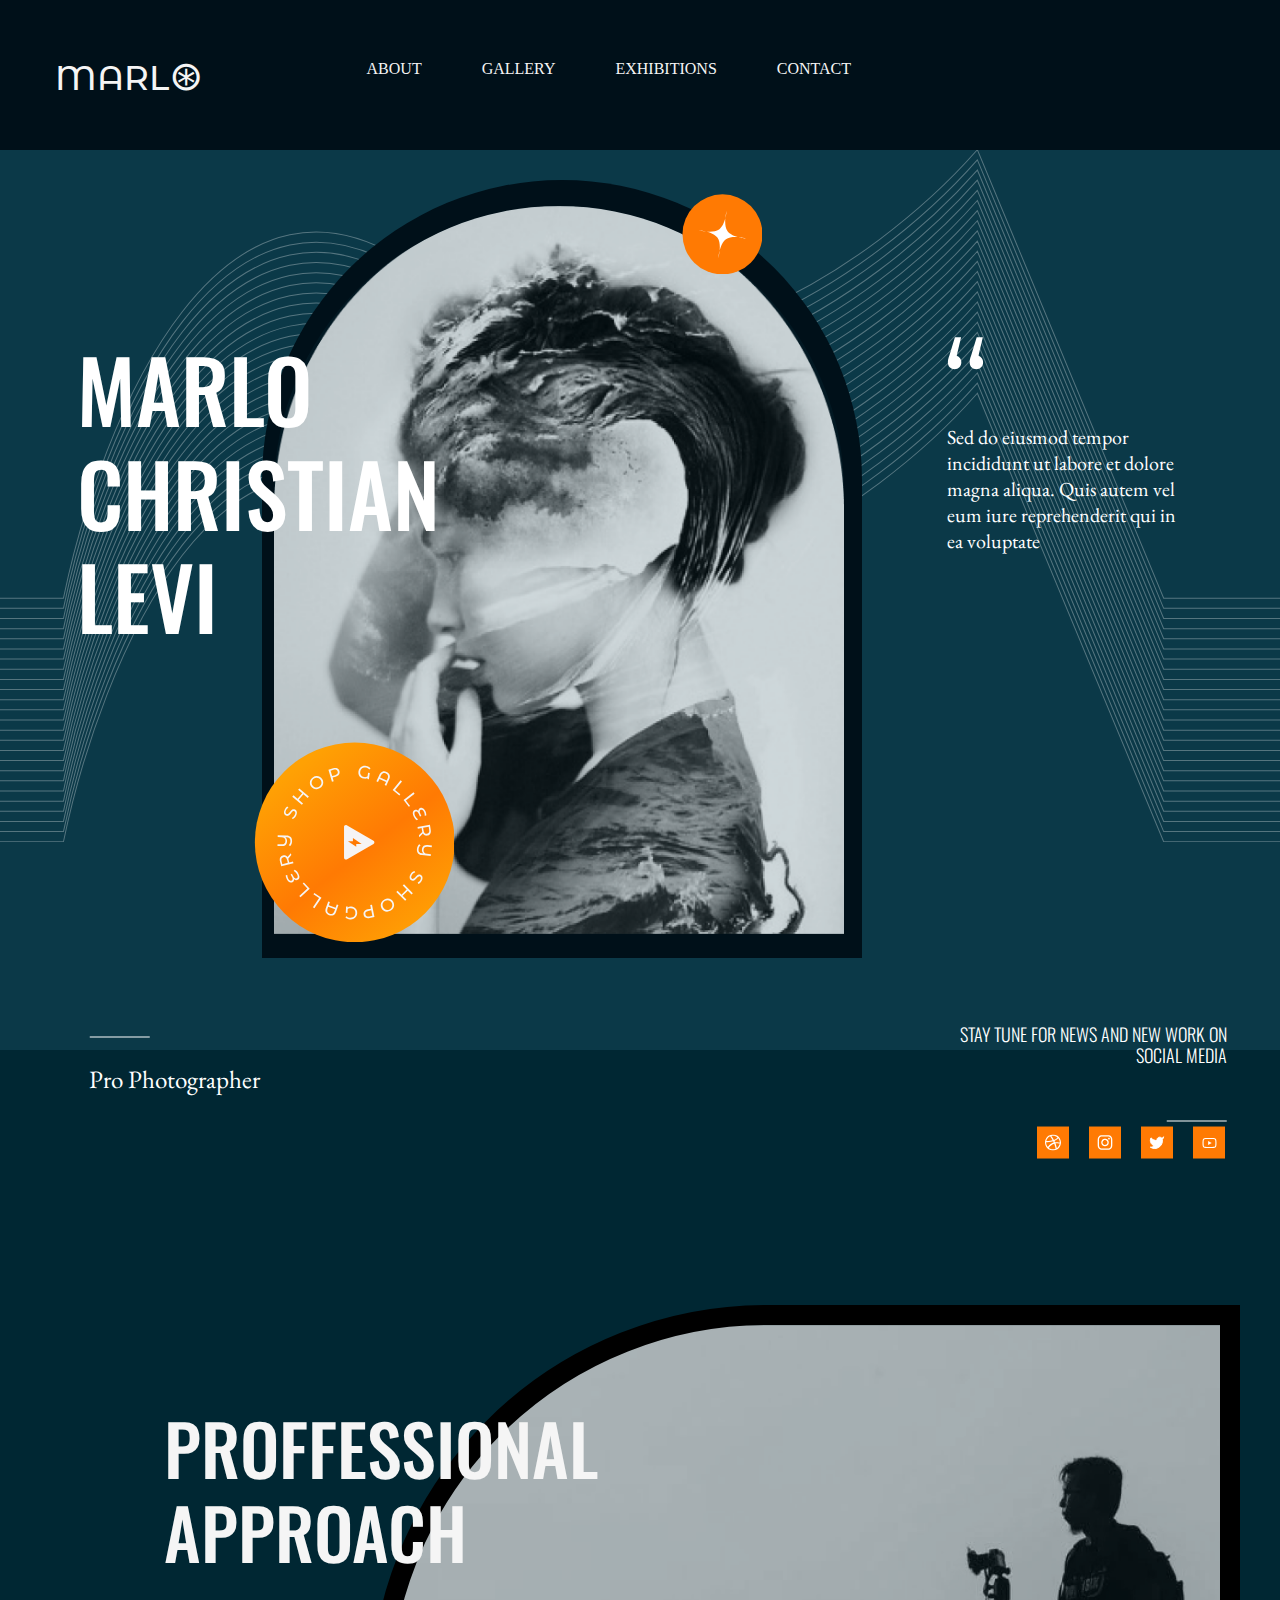
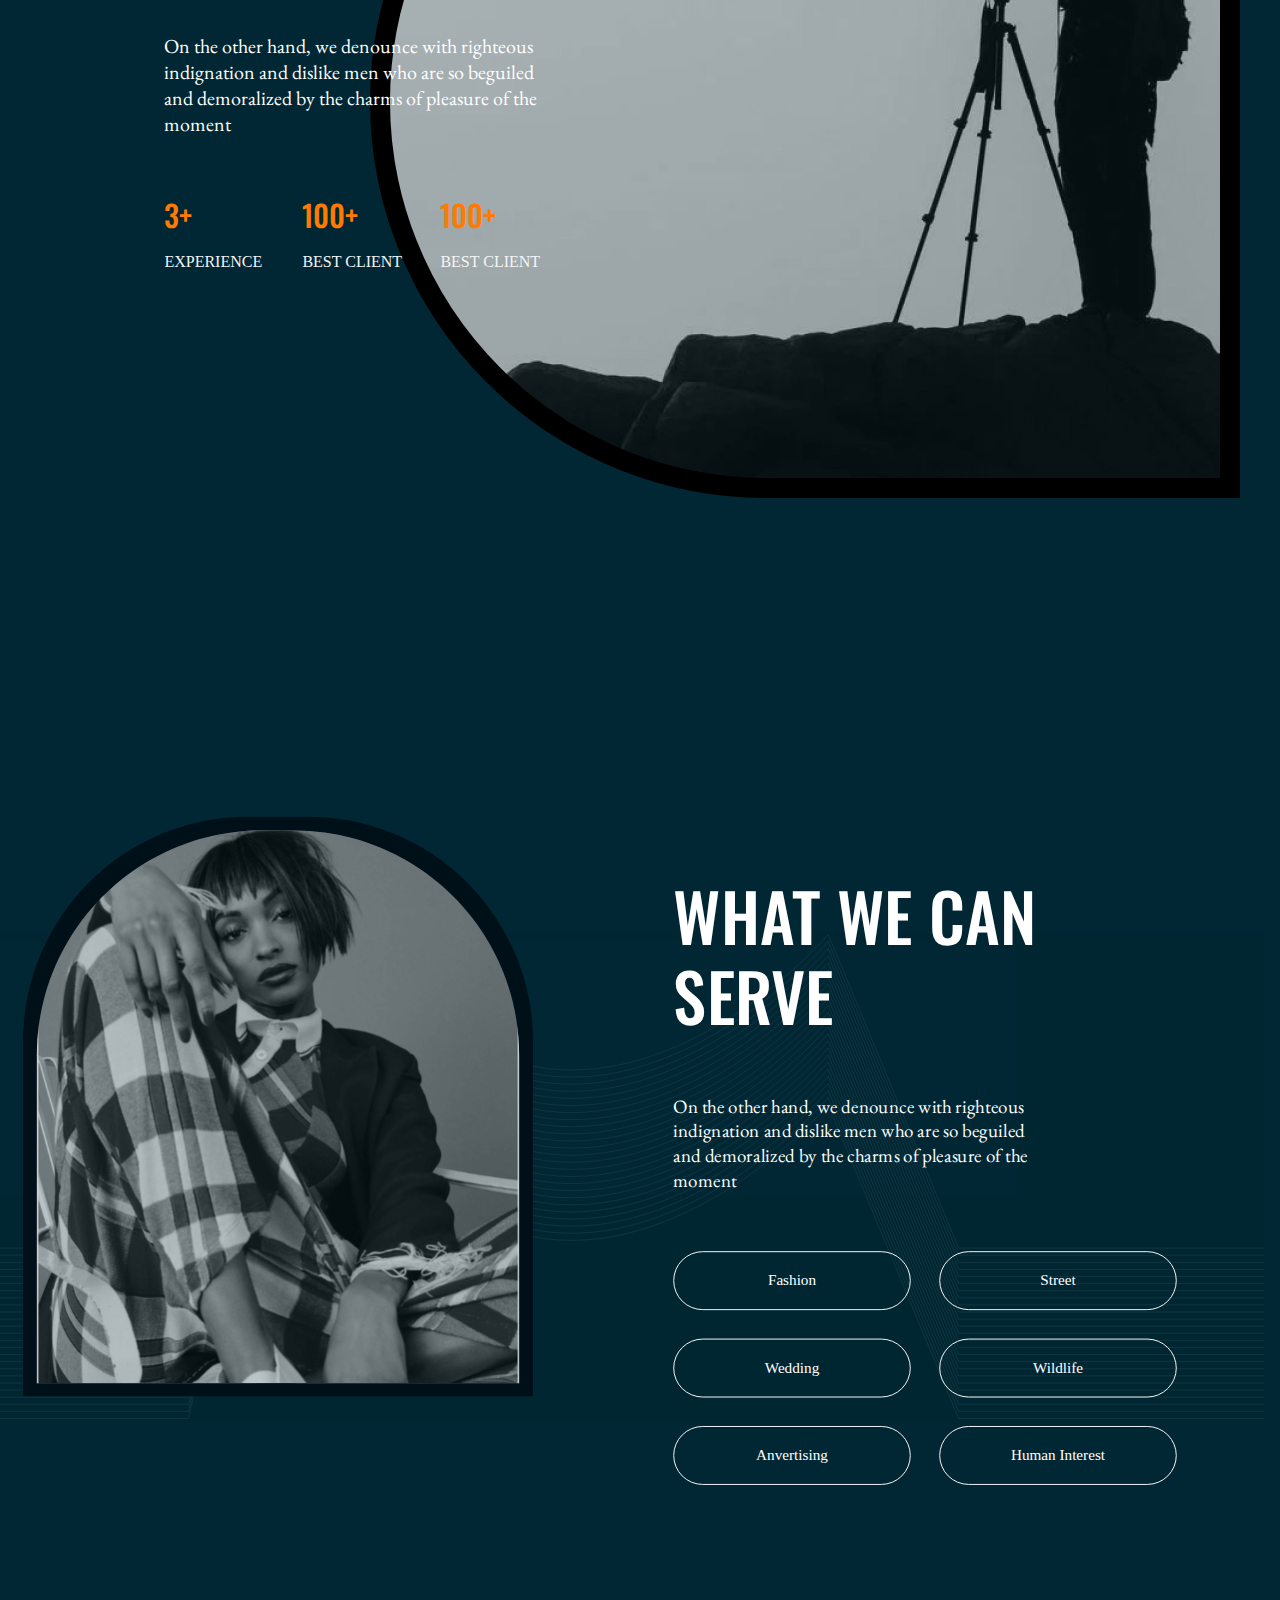
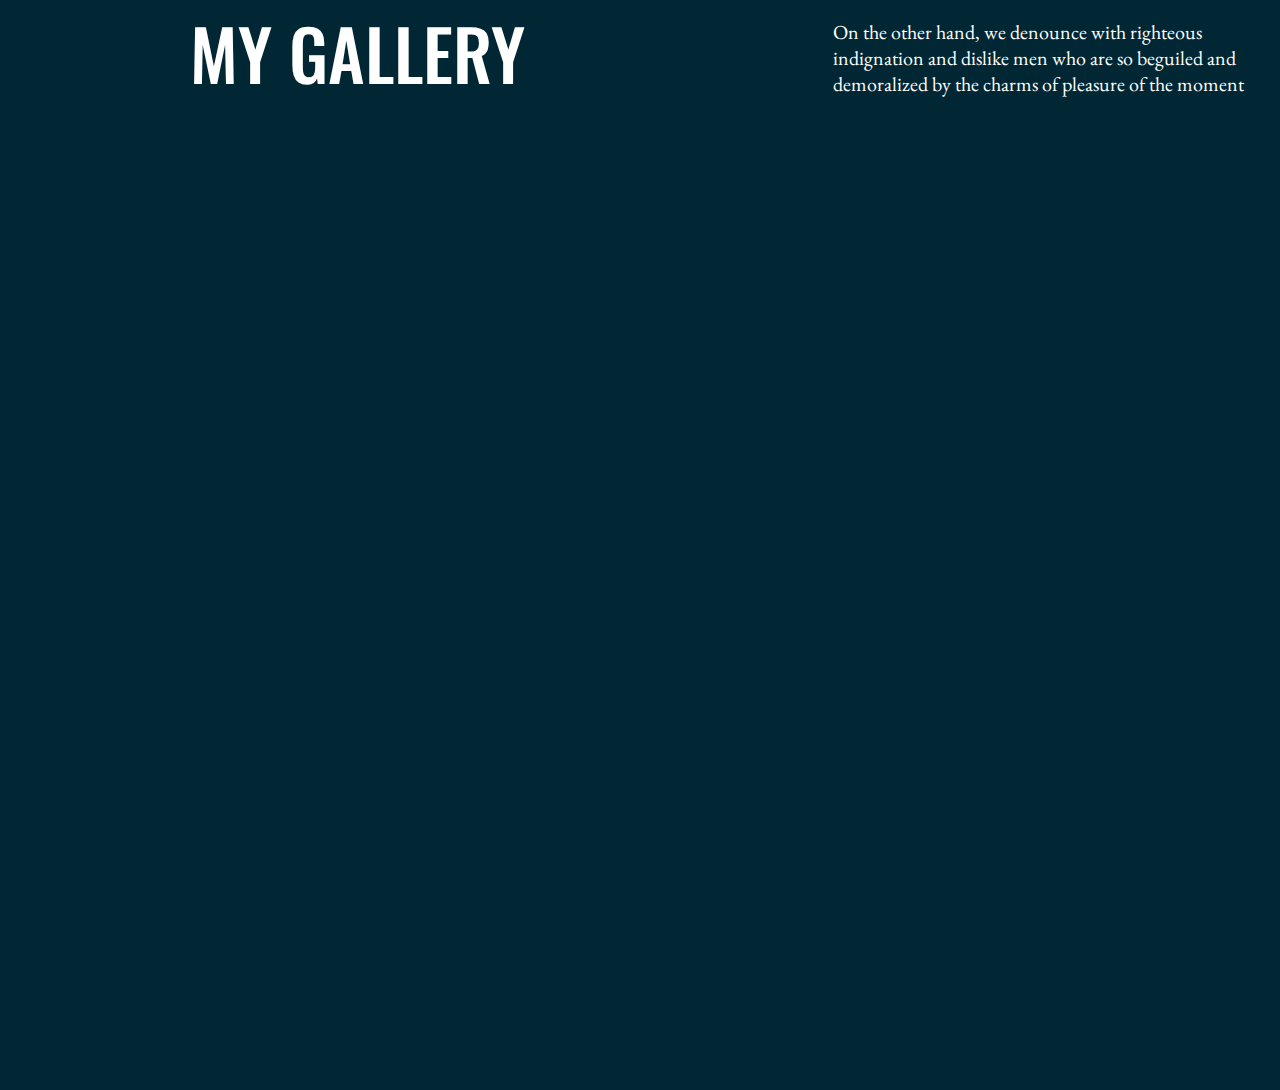
==== commit ca727d8e: "main page 1-3 +slider" ====
--- a/wood-product-service/pages/home/index.html
+++ b/wood-product-service/pages/home/index.html
@@ -272,7 +272,8 @@
             <div class="slider_item" data-slider-item-3></div>
             <div class="slider_item" data-slider-item-4></div>
             <div class="slider_item" data-slider-item-5></div>
-            <div class="slider_item" data-slider-item-5></div>
+            <div class="slider_item" data-slider-item-6></div>
+            <div class="slider_item" data-slider-item-7></div>
           </div>
       </div>
       
--- a/wood-product-service/styles/home.css
+++ b/wood-product-service/styles/home.css
@@ -1074,17 +1074,16 @@
 
 .container__slider {
 
-
-  border: 2px solid #FF7A03;
   display: flex;
   width: 100%;
+  margin-top: 20px;
   padding: 0 20px;
 }
 
 .slider_item {
   height: 60vh;
   border-radius: 0px;
-  margin: 10px;
+  margin: 5px;
   cursor: pointer;
   color: aliceblue;
   flex: 1;
@@ -1093,18 +1092,32 @@
   background-repeat: no-repeat;
   position: relative;
   transition: all 500ms ease-in-out;
-  border: 2px solid #FF7A03;
+ 
 }
 
 [data-slider-item-1]{
-  background-image: url('../pictures/Rectangle\ 600.png');
+  background-image: url('https://images.unsplash.com/photo-1661980658435-5aa7d66ea217?ixlib=rb-1.2.1&ixid=MnwxMjA3fDB8MHxwaG90by1wYWdlfHx8fGVufDB8fHx8&auto=format&fit=crop&w=764&q=80');
 }
 [data-slider-item-2]{
-  background-image: url('../pictures/Rectangle\ 600.png');
+  background-image: url('https://images.unsplash.com/photo-1661873527012-f9a299cc31fc?ixlib=rb-1.2.1&ixid=MnwxMjA3fDB8MHxwaG90by1wYWdlfHx8fGVufDB8fHx8&auto=format&fit=crop&w=687&q=80');
 }
 [data-slider-item-3]{
-  background-image: url('../pictures/Rectangle\ 600.png');
+  background-image: url('https://images.unsplash.com/photo-1661912267448-c45744f4691b?ixlib=rb-1.2.1&ixid=MnwxMjA3fDB8MHxwaG90by1wYWdlfHx8fGVufDB8fHx8&auto=format&fit=crop&w=687&q=80');
 }
 [data-slider-item-4]{
-  background-image: url('../pictures/Rectangle\ 600.png');
+  background-image: url('https://images.unsplash.com/photo-1661912267451-712c028d74a7?ixlib=rb-1.2.1&ixid=MnwxMjA3fDB8MHxwaG90by1wYWdlfHx8fGVufDB8fHx8&auto=format&fit=crop&w=685&q=80');
+}
+[data-slider-item-5]{
+  background-image: url('https://images.unsplash.com/photo-1661951350268-226f5c1935f6?ixlib=rb-1.2.1&ixid=MnwxMjA3fDB8MHxwaG90by1wYWdlfHx8fGVufDB8fHx8&auto=format&fit=crop&w=687&q=80');
+}
+[data-slider-item-6]{
+  background-image: url('https://images.unsplash.com/photo-1661870467713-1047a3e1f283?ixlib=rb-1.2.1&ixid=MnwxMjA3fDB8MHxwaG90by1wYWdlfHx8fGVufDB8fHx8&auto=format&fit=crop&w=687&q=80')
+}
+[data-slider-item-7]{
+  background-image: url('https://images.unsplash.com/photo-1661881556222-54af8e8de24b?ixlib=rb-1.2.1&ixid=MnwxMjA3fDB8MHxwaG90by1wYWdlfHx8fGVufDB8fHx8&auto=format&fit=crop&w=687&q=80')
+}
+
+.slider_item.active{
+  flex: 3;
+  height: 70vh;
 }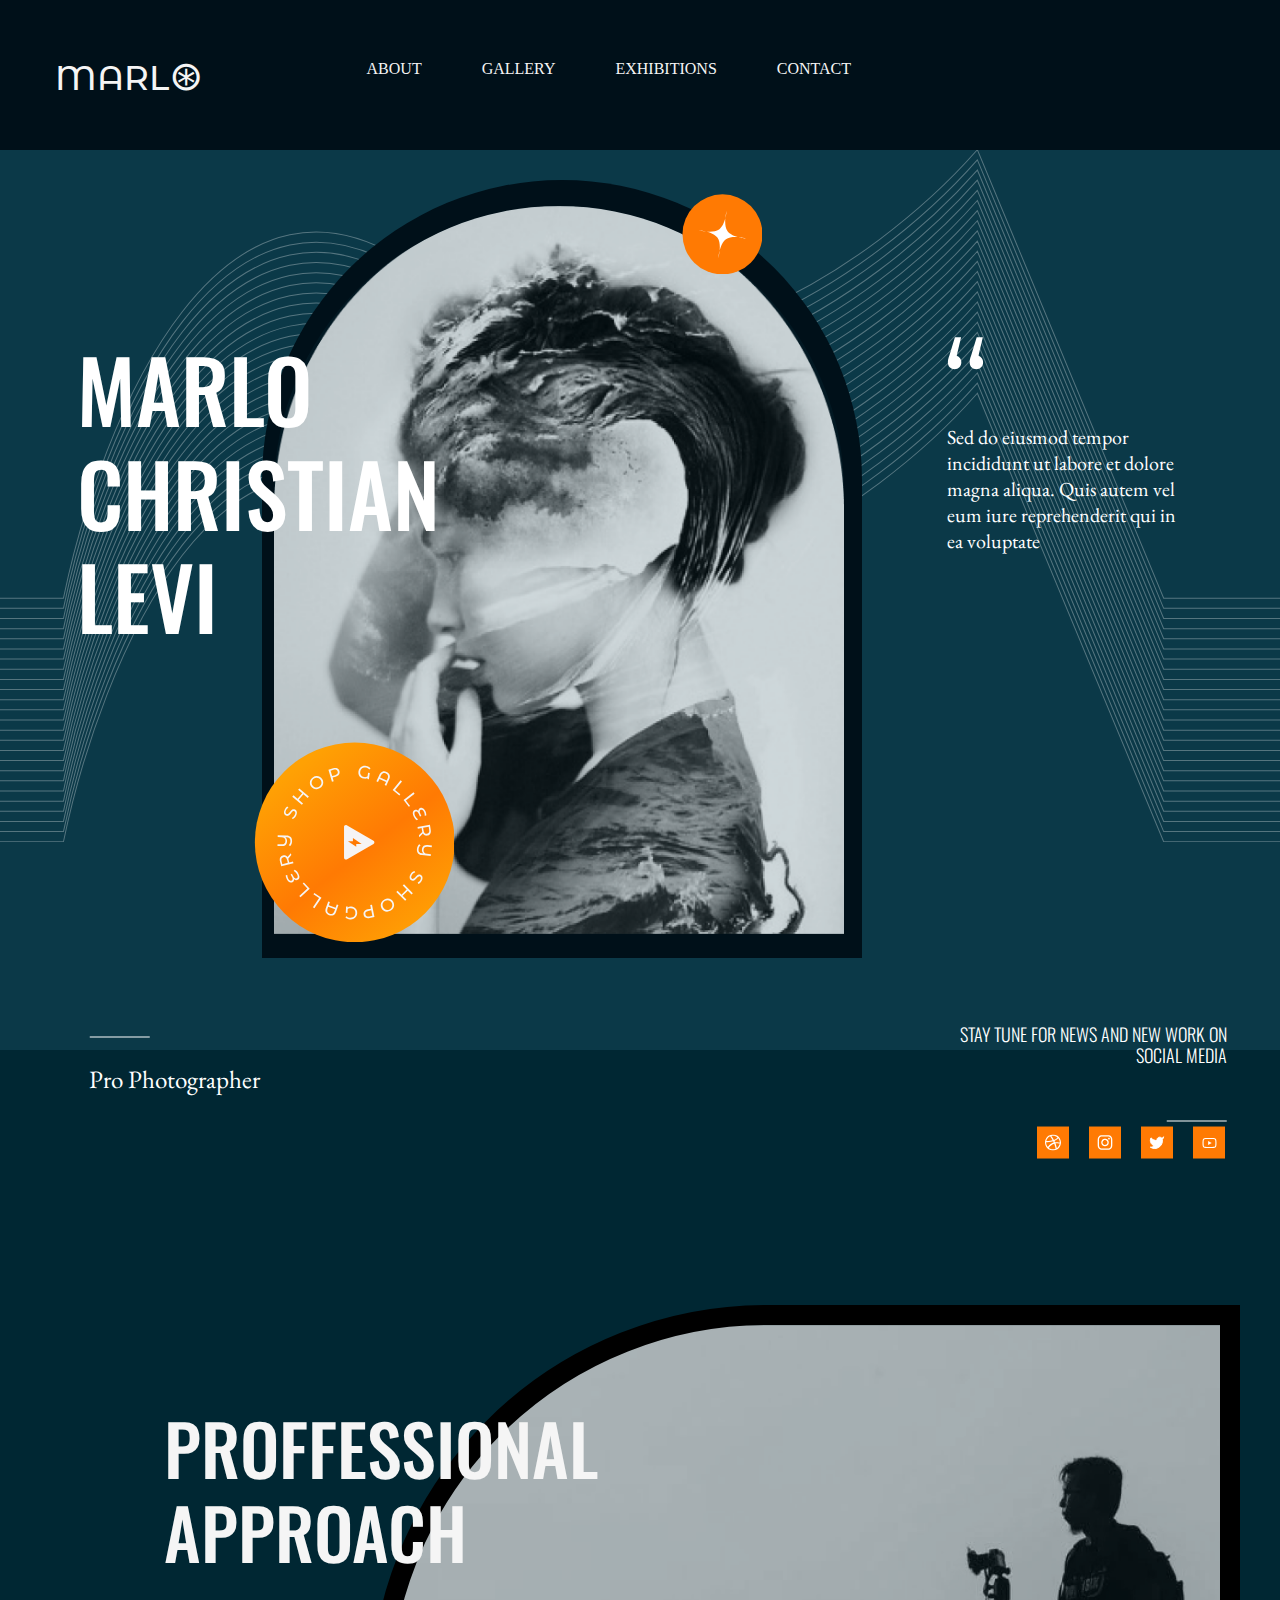
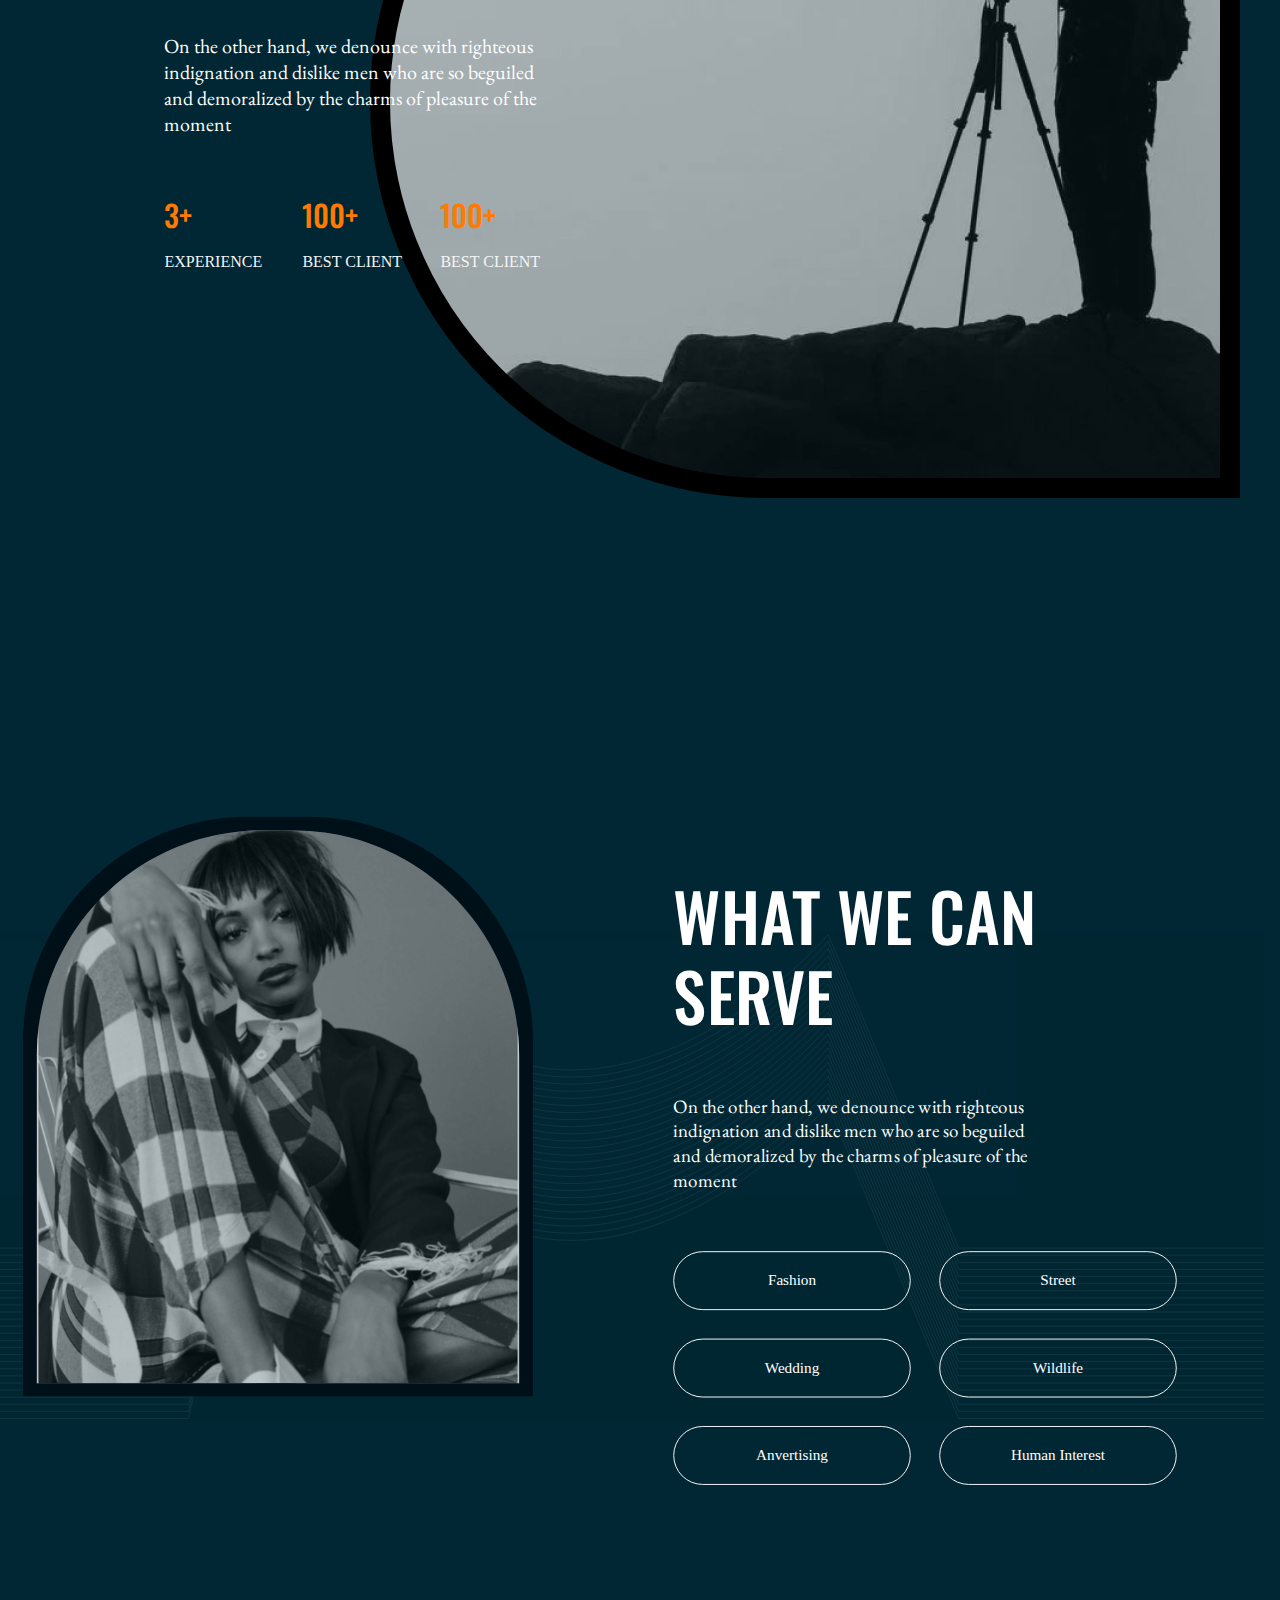
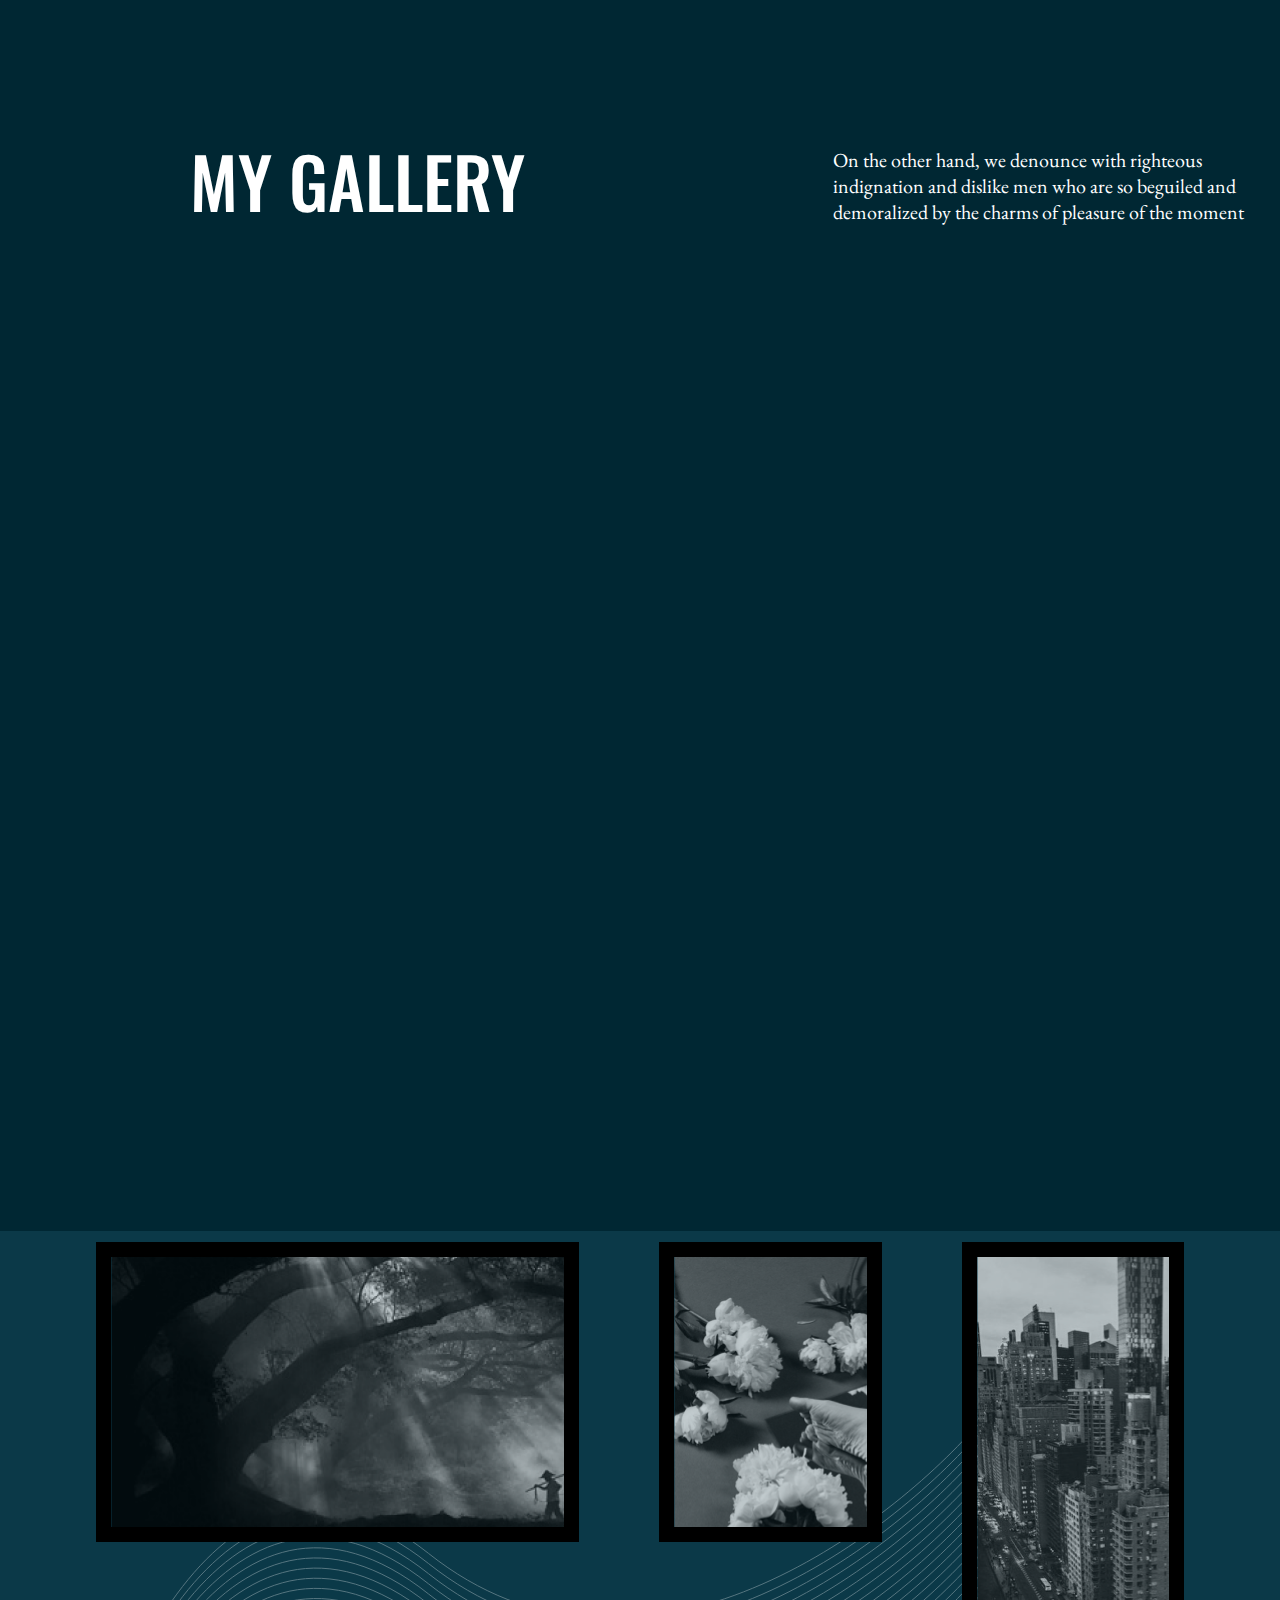
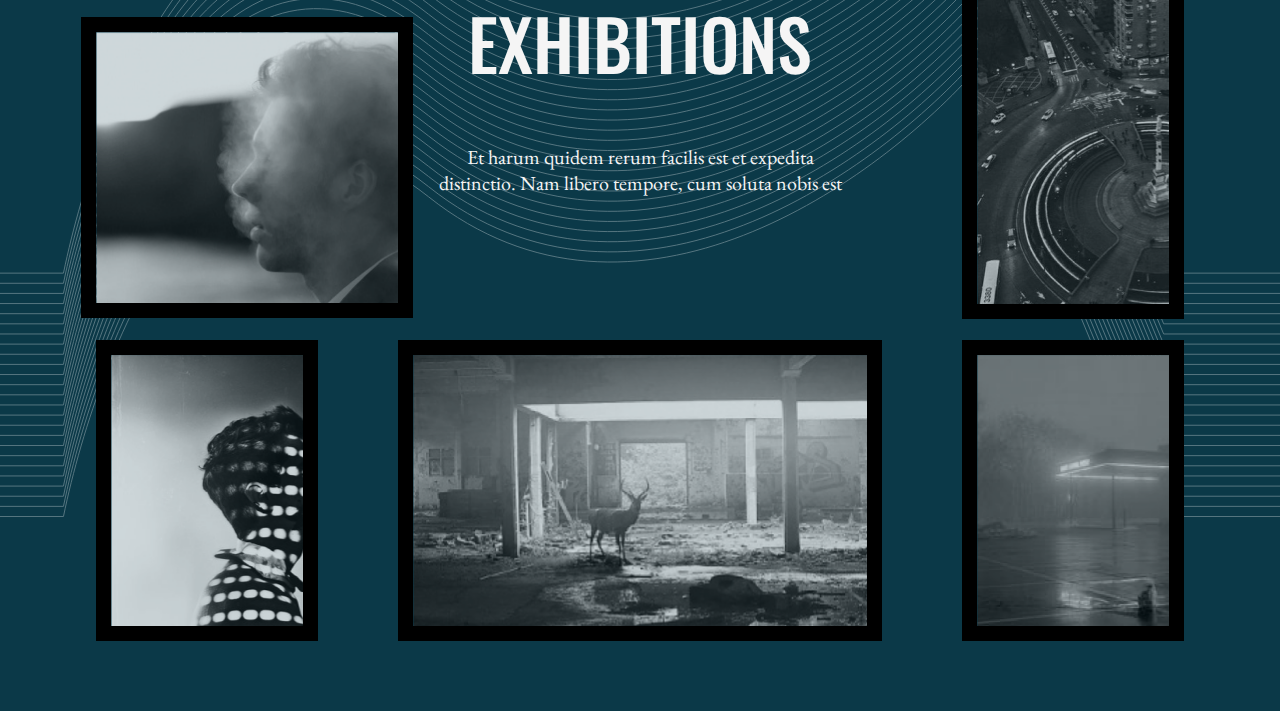
==== commit 74b4c675: "page 4" ====
--- a/wood-product-service/pages/home/index.html
+++ b/wood-product-service/pages/home/index.html
@@ -262,21 +262,46 @@
       <div class="page3__container">
         <div class="container__title">
           <h2 class="page3__title">My Gallery</h2>
-          <p class="page3__subtitle" >On the other hand, we denounce with righteous indignation and dislike men who are so beguiled and demoralized by the charms of pleasure of the moment</p>
-          
+          <p class="page3__subtitle">On the other hand, we denounce with righteous indignation and dislike men who are
+            so beguiled and demoralized by the charms of pleasure of the moment</p>
+
+        </div>
+        <div class="container__slider">
+
+          <div class="slider_item" data-slider-item-1></div>
+          <div class="slider_item" data-slider-item-2></div>
+          <!-- <div class="slider_item" data-slider-item-3></div>
+            <div class="slider_item" data-slider-item-4></div> -->
+          <div class="slider_item" data-slider-item-5></div>
+          <div class="slider_item" data-slider-item-6></div>
+          <div class="slider_item" data-slider-item-7></div>
+        </div>
+      </div>
+
+    </div>
+    <div class="page4">
+      <div class="page4__container">
+
+        <div class="page4_content">
+          <div class="items1">
+            <div class="item" data-pick-item-1>
+              <div class="item" data-pick-item-4></div>
+            </div>
+            <div class="item" data-pick-item-2></div>
+            <div class="item" data-pick-item-3></div>
           </div>
-          <div class="container__slider">
-            
-            <div class="slider_item" data-slider-item-1></div>
-            <div class="slider_item" data-slider-item-2></div>
-            <div class="slider_item" data-slider-item-3></div>
-            <div class="slider_item" data-slider-item-4></div>
-            <div class="slider_item" data-slider-item-5></div>
-            <div class="slider_item" data-slider-item-6></div>
-            <div class="slider_item" data-slider-item-7></div>
+          <div class="items1">
+            <div class="item" data-pick-item-5></div>
+            <div class="item" data-pick-item-6></div>
+            <div class="item" data-pick-item-7></div>
           </div>
-      </div>
-      
+
+        </div>
+        <div class="contaiter__title-p4">
+          <h3>Exhibitions</h3>
+          <p>Et harum quidem rerum facilis est et expedita distinctio. Nam libero tempore, cum soluta nobis est</p>
+        </div>
+      </div>
     </div>
 
   </div>
--- a/wood-product-service/styles/home.css
+++ b/wood-product-service/styles/home.css
@@ -4,6 +4,7 @@
   box-sizing: border-box;
   list-style-type: none;
   text-decoration: none;
+
 }
 
 :root {
@@ -15,6 +16,10 @@
 
 body {
   background-color: #222021;
+}
+
+.wrapper {
+  background: #002733;
 }
 
 .header {
@@ -746,11 +751,11 @@
   background: #002733;
   border: 2px solid #002733;
 
+
 }
 
 .page2__container {
   display: flex;
-
 
 }
 
@@ -1017,6 +1022,9 @@
   min-height: 100vh;
   width: 100%;
   background: #002733;
+
+  margin-top: 10%;
+  overflow-x: hidden;
 }
 
 .container__title {
@@ -1032,6 +1040,7 @@
   margin: 0 190px;
 
   color: #FFFFFF;
+  margin-bottom: 8%;
 
 }
 
@@ -1092,32 +1101,211 @@
   background-repeat: no-repeat;
   position: relative;
   transition: all 500ms ease-in-out;
- 
-}
-
-[data-slider-item-1]{
-  background-image: url('https://images.unsplash.com/photo-1661980658435-5aa7d66ea217?ixlib=rb-1.2.1&ixid=MnwxMjA3fDB8MHxwaG90by1wYWdlfHx8fGVufDB8fHx8&auto=format&fit=crop&w=764&q=80');
-}
-[data-slider-item-2]{
+
+}
+
+[data-slider-item-1] {
+  background-image: url('https://images.unsplash.com/photo-1661786638637-163e874150f0?ixlib=rb-1.2.1&ixid=MnwxMjA3fDB8MHxwaG90by1wYWdlfHx8fGVufDB8fHx8&auto=format&fit=crop&w=715&q=80');
+}
+
+[data-slider-item-2] {
   background-image: url('https://images.unsplash.com/photo-1661873527012-f9a299cc31fc?ixlib=rb-1.2.1&ixid=MnwxMjA3fDB8MHxwaG90by1wYWdlfHx8fGVufDB8fHx8&auto=format&fit=crop&w=687&q=80');
 }
-[data-slider-item-3]{
+
+/* [data-slider-item-3]{
   background-image: url('https://images.unsplash.com/photo-1661912267448-c45744f4691b?ixlib=rb-1.2.1&ixid=MnwxMjA3fDB8MHxwaG90by1wYWdlfHx8fGVufDB8fHx8&auto=format&fit=crop&w=687&q=80');
 }
 [data-slider-item-4]{
   background-image: url('https://images.unsplash.com/photo-1661912267451-712c028d74a7?ixlib=rb-1.2.1&ixid=MnwxMjA3fDB8MHxwaG90by1wYWdlfHx8fGVufDB8fHx8&auto=format&fit=crop&w=685&q=80');
-}
-[data-slider-item-5]{
-  background-image: url('https://images.unsplash.com/photo-1661951350268-226f5c1935f6?ixlib=rb-1.2.1&ixid=MnwxMjA3fDB8MHxwaG90by1wYWdlfHx8fGVufDB8fHx8&auto=format&fit=crop&w=687&q=80');
-}
-[data-slider-item-6]{
-  background-image: url('https://images.unsplash.com/photo-1661870467713-1047a3e1f283?ixlib=rb-1.2.1&ixid=MnwxMjA3fDB8MHxwaG90by1wYWdlfHx8fGVufDB8fHx8&auto=format&fit=crop&w=687&q=80')
-}
-[data-slider-item-7]{
+} */
+[data-slider-item-6] {
+  background-image: url('https://images.unsplash.com/photo-1661831313954-f89907849ddf?ixlib=rb-1.2.1&ixid=MnwxMjA3fDB8MHxwaG90by1wYWdlfHx8fGVufDB8fHx8&auto=format&fit=crop&w=714&q=80');
+}
+
+[data-slider-item-5] {
+  background-image: url('https://images.unsplash.com/photo-1661638577145-c0b5fac9dba5?ixlib=rb-1.2.1&ixid=MnwxMjA3fDB8MHxwaG90by1wYWdlfHx8fGVufDB8fHx8&auto=format&fit=crop&w=687&q=80')
+}
+
+[data-slider-item-7] {
   background-image: url('https://images.unsplash.com/photo-1661881556222-54af8e8de24b?ixlib=rb-1.2.1&ixid=MnwxMjA3fDB8MHxwaG90by1wYWdlfHx8fGVufDB8fHx8&auto=format&fit=crop&w=687&q=80')
 }
 
-.slider_item.active{
+.slider_item.active {
   flex: 3;
   height: 70vh;
+}
+
+/*-----------page4-------*/
+
+
+.page4 {
+  height: 1080px;
+  min-height: 100vh;
+  width: 100%;
+  background: #0B3948;
+  /* border: 2px solid red; */
+
+}
+
+.page4__container {
+  width: 100%;
+  height: 100%;
+  background-image: url('../pictures/Group\ 1386.svg');
+  background-repeat: no-repeat;
+  background-position: center;
+  
+
+
+
+
+}
+
+.contaiter__title-p4 {
+  display: flex;
+  flex-direction: column;
+  align-items: center;
+  padding: 0px;
+  gap: 60px;
+
+
+  width: 413px;
+  height: 196px;
+  margin: -702px auto;
+  color: var(--color-light);
+
+
+}
+
+.contaiter__title-p4 h3 {
+  width: 345px;
+  height: 84px;
+
+  /* H2 */
+  font-family: 'Oswald';
+  font-style: normal;
+  font-weight: 500;
+  font-size: 70px;
+  line-height: 120%;
+
+  /* identical to box height, or 84px */
+  text-transform: uppercase;
+
+
+
+  /* Inside auto layout */
+  flex: none;
+  order: 0;
+  flex-grow: 0;
+}
+
+.contaiter__title-p4 p {
+  width: 413px;
+  height: 52px;
+
+  /* Text Paragraph */
+  font-family: 'EB Garamond';
+  font-style: normal;
+  font-weight: 400;
+  font-size: 20px;
+  line-height: 130%;
+
+  /* or 26px */
+  text-align: center;
+
+
+
+
+  /* Inside auto layout */
+  flex: none;
+  order: 1;
+  flex-grow: 0;
+}
+
+.page4_content {
+
+  display: block;
+  width: 90%;
+  margin: 0 auto;
+
+
+
+}
+
+.content-item-p4 {
+
+  width: 758px;
+  height: 336.54px;
+  margin: 10px 20px;
+  display: flex;
+
+
+}
+
+.page4_content {
+  margin: 1% auto;
+  width: 85%;
+  height: 98%;
+  display: block;
+}
+
+.items1 {
+  display: flex;
+
+  width: 100%;
+  gap: 80px;
+
+}
+
+.item {
+  border: 15px solid black;
+  width: 300px;
+  height: 100px;
+  margin: 1% auto;
+}
+
+[data-pick-item-1] {
+  background-image: url('../pictures/Rectangle\ 608.png');
+  width: 741.05px;
+  height: 300.18px;
+}
+
+[data-pick-item-2] {
+  background-image: url('../pictures/golen.png');
+  width: 332.05px;
+  height: 300.54px;
+}
+
+[data-pick-item-3] {
+  background-image: url('../pictures/sity.png');
+  width: 332.05px;
+  height: 677.07px;
+}
+
+[data-pick-item-4] {
+  background-image: url('../pictures/human.png');
+  width: 332.05px;
+  height: 300.96px;
+  margin-top: 360px;
+  margin-left: -30px;
+}
+
+[data-pick-item-5] {
+  background-image: url('../pictures/human2.png');
+  width: 332.05px;
+  height: 300.96px;
+  
+}
+
+[data-pick-item-6] {
+  background-image: url('../pictures/oil.png');
+  width: 741.05px;
+  height: 300.54px;
+  
+}
+
+[data-pick-item-7] {
+  background-image: url('../pictures/birds.png');
+  width: 332.05px;
+  height: 300.96px;
+ 
 }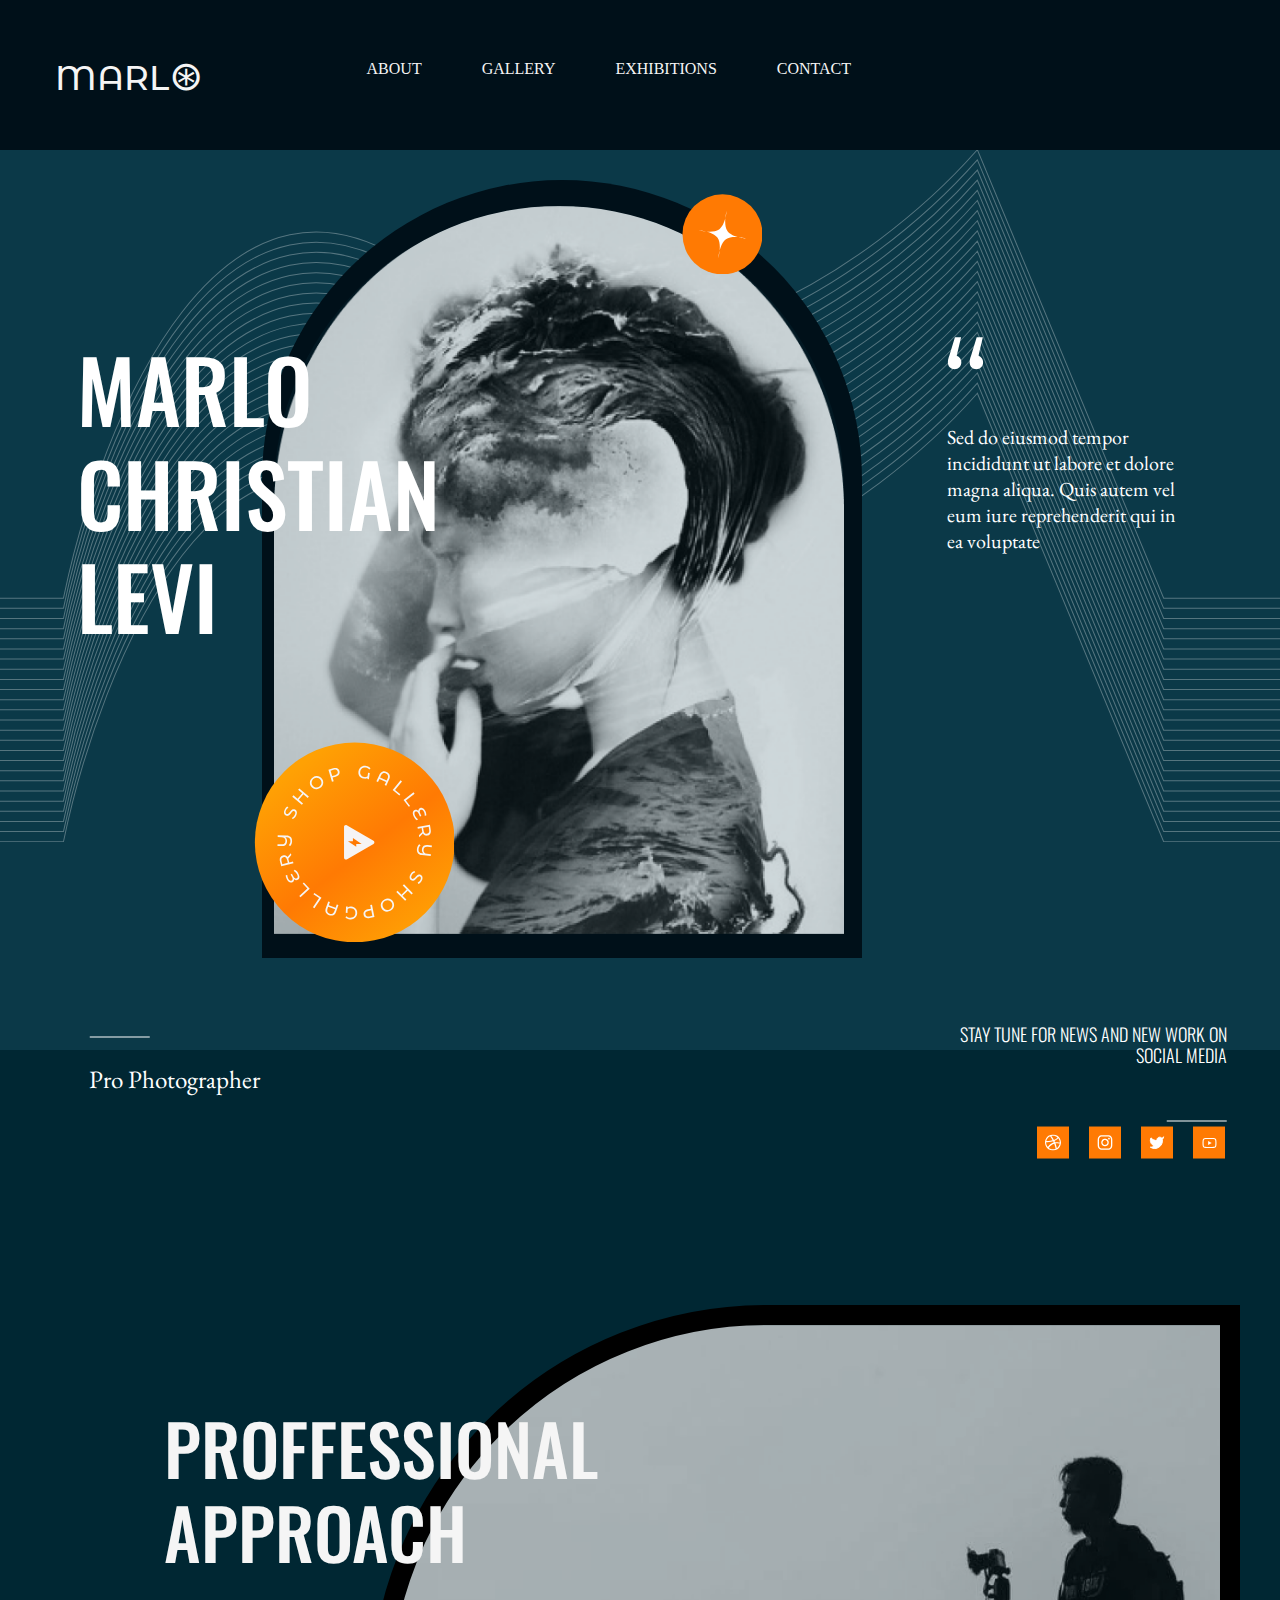
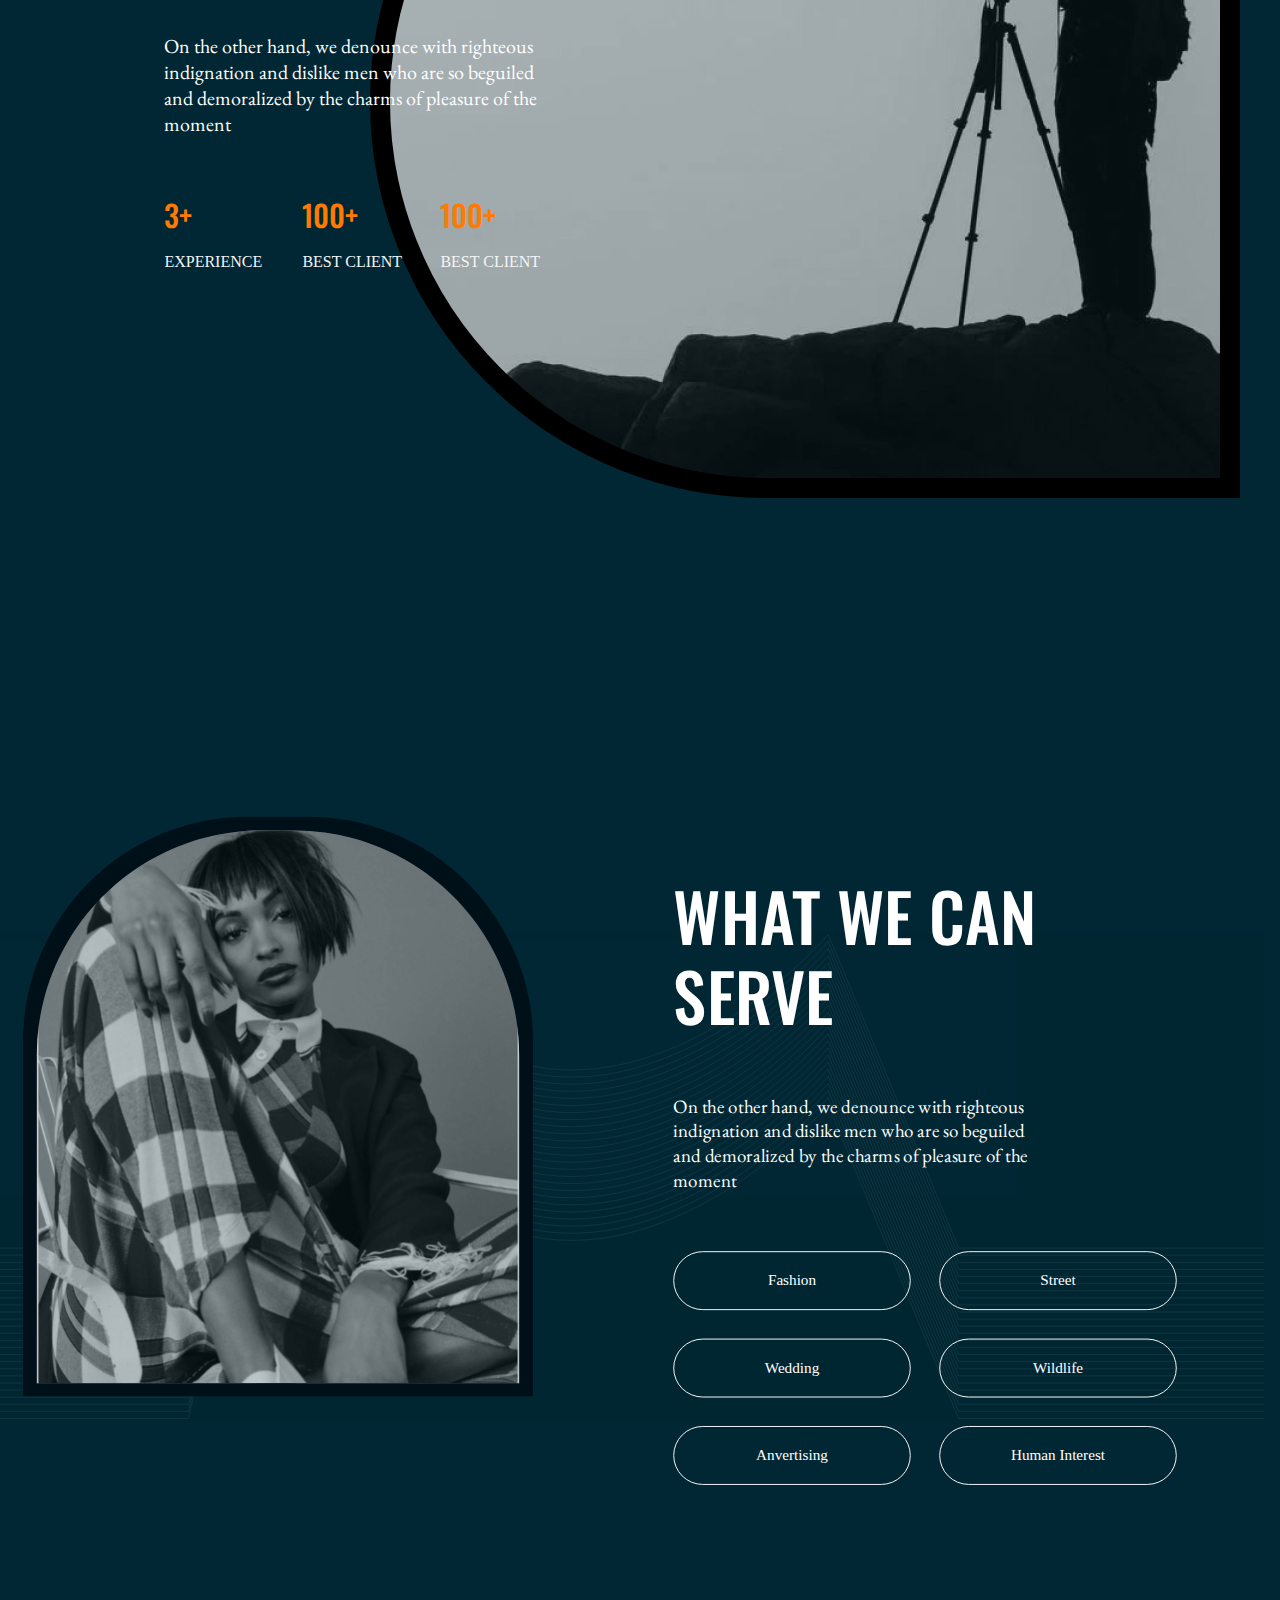
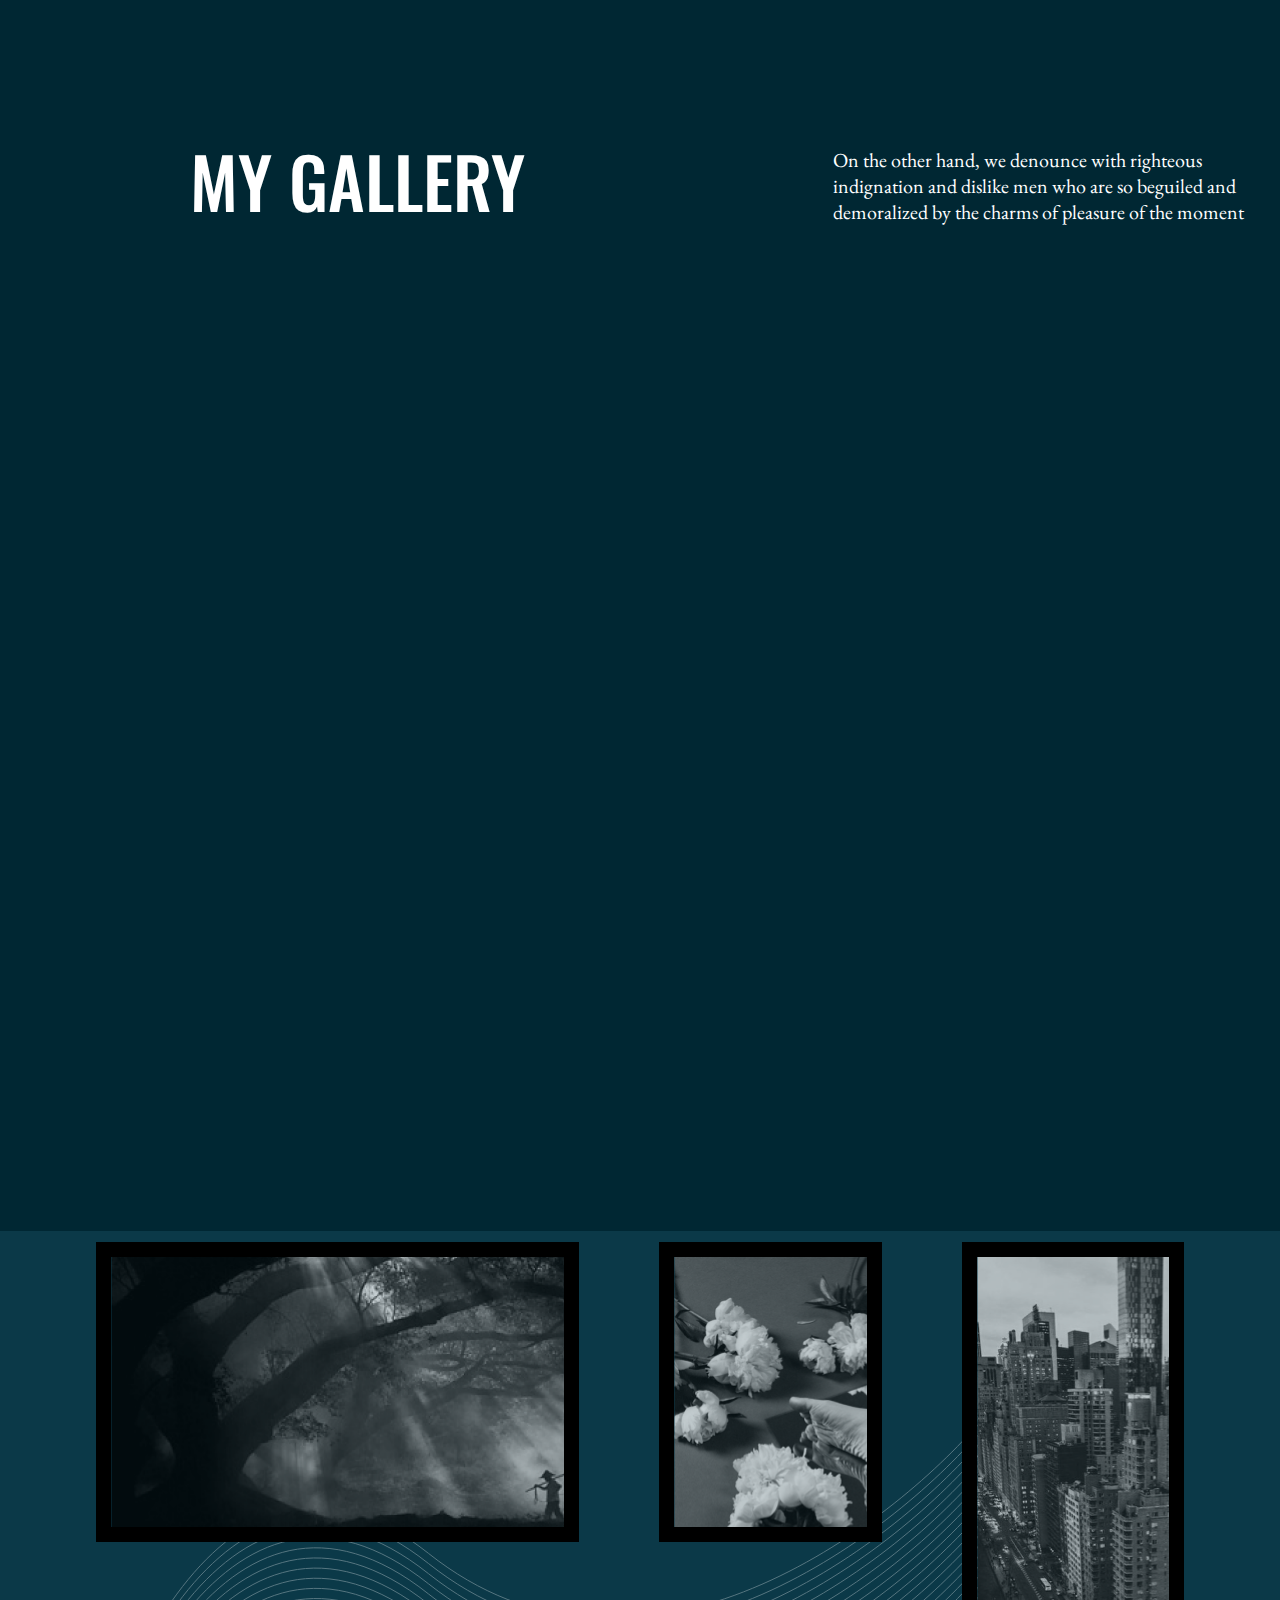
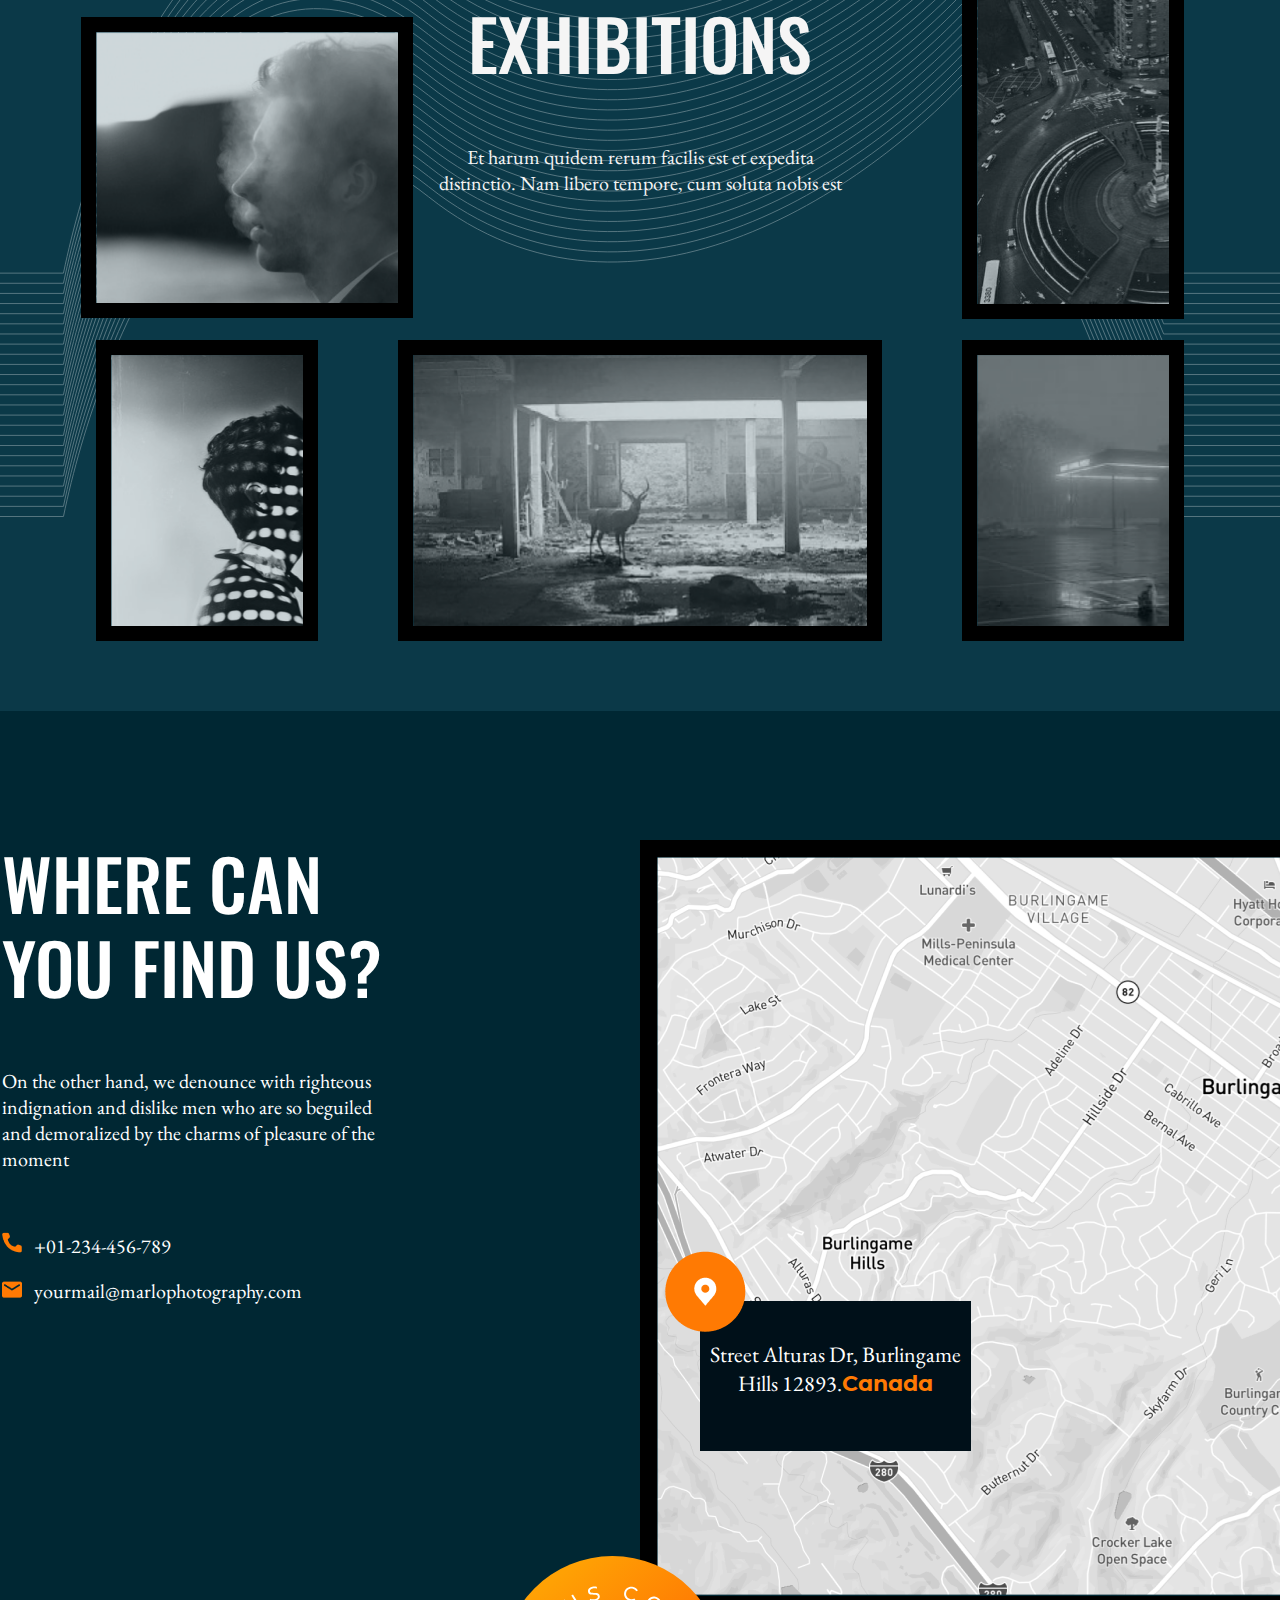
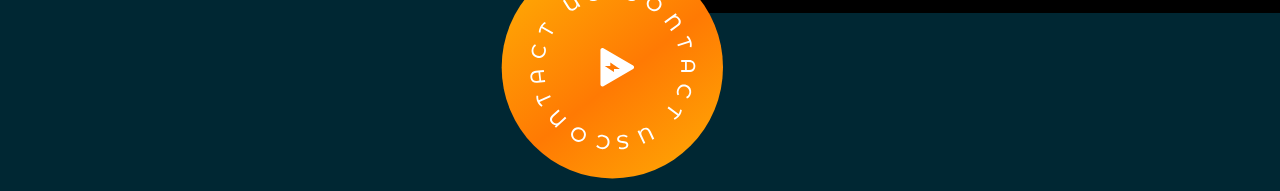
==== commit 3b0a2478: "dont have adaptive layout at the exhibition and see below" ====
--- a/wood-product-service/pages/home/index.html
+++ b/wood-product-service/pages/home/index.html
@@ -303,6 +303,61 @@
         </div>
       </div>
     </div>
+    <div class="page5">
+      <div class="page5__container">
+        <div class="page5__content">
+          <div class="content__info">
+            <h1>Where Can You Find Us?</h1>
+            <p >On the other hand, we denounce with righteous indignation and dislike men who are so beguiled and demoralized by the charms of pleasure of the moment</p>
+            <div class="contacts">
+              <p class="phone-number">+01-234-456-789</p>
+              <p class="email">yourmail@marlophotography.com</p>
+            </div>
+           
+          </div>
+          <div class="content__map">
+            <div class="local">
+              <p>Street Alturas Dr, Burlingame Hills 12893.<span>Canada</span> </p>
+            </div>
+          </div>
+          
+            <div class="svg">
+              <svg width="222" height="223" viewBox="0 0 222 223" fill="none" xmlns="http://www.w3.org/2000/svg">
+                <ellipse cx="111.331" cy="111.245" rx="110.669" ry="111.169" fill="url(#paint0_linear_21_640)"/>
+                <path d="M132.109 109.515C133.438 110.286 133.438 112.204 132.109 112.975L102.453 130.174C101.12 130.947 99.4501 129.985 99.4501 128.444L99.4501 94.0462C99.4501 92.5048 101.12 91.5428 102.453 92.3161L132.109 109.515Z" fill="white"/>
+                <path d="M109.309 109.912H103.749L112.973 116.005V112.958H118.912L109.309 106.485V109.912Z" fill="#FF7A03"/>
+                <path d="M102.155 178.894C103.541 179.087 104.753 179.566 105.791 180.331C106.813 181.106 107.567 182.073 108.051 183.232C108.534 184.403 108.681 185.662 108.493 187.009C108.304 188.356 107.819 189.52 107.035 190.501C106.25 191.495 105.254 192.217 104.046 192.668C102.837 193.132 101.539 193.267 100.153 193.073C99.0701 192.922 98.1056 192.598 97.2593 192.103C96.4112 191.621 95.72 190.979 95.1859 190.178L96.6478 189.11C97.5378 190.351 98.7619 191.081 100.32 191.299C101.35 191.443 102.313 191.342 103.21 190.996C104.106 190.65 104.849 190.101 105.439 189.349C106.014 188.608 106.372 187.736 106.512 186.732C106.652 185.729 106.548 184.785 106.201 183.902C105.838 183.03 105.273 182.305 104.505 181.726C103.738 181.148 102.839 180.787 101.809 180.643C100.264 180.427 98.8863 180.8 97.6748 181.761L96.5618 180.333C97.2953 179.709 98.1434 179.275 99.1062 179.033C100.056 178.789 101.072 178.742 102.155 178.894Z" fill="white"/>
+                <path d="M80.8014 172.255C82.0533 172.911 83.039 173.774 83.7584 174.843C84.4716 175.924 84.8639 177.1 84.9353 178.372C84.9949 179.637 84.7123 180.866 84.0875 182.059C83.4626 183.252 82.6131 184.184 81.5389 184.856C80.4528 185.521 79.2655 185.863 77.977 185.88C76.6823 185.91 75.4089 185.596 74.1569 184.94C72.9168 184.291 71.9401 183.426 71.2269 182.345C70.5075 181.275 70.118 180.108 70.0584 178.843C69.9926 177.589 70.2752 176.36 70.9062 175.155C71.5373 173.95 72.3899 173.012 73.4641 172.341C74.5322 171.681 75.7136 171.336 77.0083 171.307C78.2968 171.29 79.5612 171.606 80.8014 172.255ZM79.9755 173.832C79.066 173.356 78.1428 173.136 77.2057 173.172C76.2569 173.201 75.3871 173.468 74.5963 173.972C73.7876 174.482 73.1481 175.185 72.6779 176.083C72.2077 176.981 71.9965 177.901 72.0444 178.844C72.0742 179.793 72.347 180.666 72.8627 181.463C73.3667 182.254 74.0734 182.887 74.9828 183.364C75.8923 183.84 76.8274 184.066 77.788 184.043C78.7368 184.013 79.6156 183.743 80.4244 183.234C81.2152 182.73 81.8456 182.029 82.3158 181.131C82.786 180.234 83.0062 179.31 82.9764 178.362C82.9285 177.418 82.6468 176.548 82.131 175.751C81.6034 174.948 80.8849 174.308 79.9755 173.832Z" fill="white"/>
+                <path d="M50.4842 166.964C49.3557 165.719 48.8489 164.406 48.9638 163.024C49.0787 161.642 49.8325 160.32 51.2253 159.057L57.3742 153.482L58.7042 154.949L52.5996 160.483C51.5921 161.397 51.0554 162.333 50.9895 163.293C50.9138 164.262 51.2745 165.185 52.0715 166.064C52.9313 167.013 53.884 167.508 54.9297 167.55C55.9755 167.591 57.0416 167.12 58.1282 166.134L64.0104 160.801L65.3538 162.283L54.9821 171.687L53.6924 170.264L55.1593 168.934C53.4665 169.191 51.9081 168.534 50.4842 166.964Z" fill="white"/>
+                <path d="M37.1619 139.762C37.019 141.32 37.2 142.833 37.705 144.303L48.9625 139.2L49.7799 141.003L38.5224 146.106C39.3 147.466 40.3217 148.606 41.5875 149.526L40.4374 150.816C38.7283 149.629 37.4114 148.015 36.4866 145.975C35.5508 143.91 35.1999 141.844 35.4338 139.777L37.1619 139.762Z" fill="white"/>
+                <path d="M29.4378 121.564C29.2242 119.709 29.5987 118.183 30.5613 116.985C31.5107 115.789 32.992 115.074 35.0054 114.842L42.8138 113.943L43.0426 115.93L39.208 116.372L40.1324 124.399L43.967 123.957L44.1913 125.904L36.3829 126.803C34.3695 127.035 32.7646 126.677 31.5681 125.727C30.3584 124.779 29.6483 123.392 29.4378 121.564ZM37.4794 116.571L35.0554 116.85C33.6381 117.013 32.6064 117.494 31.9602 118.294C31.3126 119.079 31.0612 120.102 31.2061 121.36C31.351 122.618 31.8289 123.563 32.6398 124.195C33.4492 124.813 34.5625 125.04 35.9798 124.877L38.4038 124.598L37.4794 116.571Z" fill="white"/>
+                <path d="M44.7436 96.1629C44.437 97.5289 43.8604 98.6977 43.0137 99.6692C42.157 100.625 41.1316 101.296 39.9377 101.684C38.7307 102.069 37.4637 102.113 36.1368 101.815C34.8098 101.517 33.6895 100.938 32.7759 100.077C31.8492 99.213 31.2108 98.161 30.8606 96.9208C30.4973 95.6778 30.469 94.3732 30.7756 93.0072C31.0151 91.9404 31.4162 91.0056 31.979 90.2027C32.5289 89.3969 33.2251 88.7606 34.0678 88.2938L35.0125 89.8382C33.702 90.6236 32.8745 91.7838 32.5299 93.319C32.3022 94.3337 32.324 95.302 32.5953 96.2238C32.8667 97.1456 33.3531 97.9312 34.0546 98.5806C34.746 99.2141 35.586 99.6418 36.5748 99.8637C37.5635 100.086 38.5123 100.059 39.4211 99.7852C40.3198 99.4949 41.0888 98.9911 41.7281 98.2737C42.3674 97.5563 42.8009 96.6902 43.0287 95.6755C43.3704 94.1534 43.1116 92.7493 42.2524 91.4632L43.7665 90.4707C44.3289 91.2529 44.6914 92.1337 44.8542 93.1131C45.0199 94.0795 44.983 95.0961 44.7436 96.1629Z" fill="white"/>
+                <path d="M44.9151 67.3116C43.5655 68.1028 42.4405 69.1316 41.5403 70.3977L52.2448 76.5769L51.2549 78.2917L40.5504 72.1125C39.8975 73.5369 39.566 75.0313 39.5558 76.5958L37.8375 76.4122C37.8069 74.3315 38.3516 72.3212 39.4714 70.3812C40.6046 68.4182 42.0797 66.9296 43.8967 65.9155L44.9151 67.3116Z" fill="white"/>
+                <path d="M71.9876 38.3982L79.381 50.2868L77.7506 51.3007L76.705 49.6193C76.6545 51.3308 75.7405 52.7392 73.9628 53.8447C72.5475 54.7249 71.1704 54.9847 69.8313 54.6241C68.5036 54.2565 67.3433 53.2745 66.3505 51.678L61.9673 44.6298L63.6656 43.5736L68.0172 50.5709C68.7284 51.7144 69.5536 52.4102 70.4929 52.6583C71.4322 52.9063 72.3944 52.724 73.3795 52.1114C74.4438 51.4495 75.0901 50.6079 75.3186 49.5866C75.547 48.5652 75.2739 47.4318 74.4994 46.1864L70.3062 39.4439L71.9876 38.3982Z" fill="white"/>
+                <path d="M94.3674 44.8078C93.3435 45.0554 92.3145 45.1396 91.2803 45.0605C90.2559 44.9653 89.4104 44.7308 88.7438 44.357L89.0964 42.6667C89.7276 43.0079 90.481 43.2304 91.3566 43.3342C92.2421 43.4218 93.1124 43.3622 93.9678 43.1554C95.0953 42.8827 95.8922 42.4911 96.3586 41.9805C96.8218 41.457 96.9767 40.8777 96.8231 40.2426C96.7103 39.7761 96.4639 39.4379 96.0839 39.228C95.7138 39.002 95.2831 38.8661 94.7919 38.8202C94.3136 38.7713 93.6428 38.7483 92.7793 38.7514C91.6959 38.7527 90.807 38.7071 90.1124 38.6144C89.4308 38.5186 88.802 38.2728 88.2262 37.8771C87.6602 37.4652 87.2722 36.8252 87.0623 35.9569C86.8868 35.2311 86.9164 34.5312 87.1512 33.8571C87.399 33.1799 87.8693 32.5723 88.5623 32.0344C89.2553 31.4964 90.1785 31.088 91.3319 30.8091C92.1354 30.6147 92.951 30.5273 93.7787 30.5466C94.6065 30.5659 95.346 30.7026 95.9973 30.9566L95.7318 32.6669C95.0739 32.4419 94.3989 32.3171 93.7071 32.2923C93.0121 32.2546 92.3535 32.311 91.7315 32.4614C90.6299 32.7278 89.849 33.1293 89.3889 33.6658C88.9418 34.1992 88.795 34.7834 88.9486 35.4184C89.0614 35.885 89.3093 36.2297 89.6925 36.4525C90.0724 36.6624 90.5096 36.7968 91.0039 36.8556C91.5081 36.8982 92.1774 36.9147 93.0118 36.905C94.0952 36.9036 94.9777 36.9509 95.6593 37.0467C96.3409 37.1425 96.9631 37.3898 97.526 37.7887C98.1018 38.1844 98.4932 38.8099 98.7 39.6653C98.8724 40.3781 98.8362 41.0796 98.5916 41.7697C98.3439 42.4469 97.867 43.0561 97.1611 43.5972C96.452 44.1253 95.5208 44.5288 94.3674 44.8078Z" fill="white"/>
+                <path d="M128.663 44.7956C127.308 44.4443 126.159 43.8296 125.216 42.9515C124.289 42.0639 123.651 41.017 123.302 39.811C122.957 38.592 122.955 37.3243 123.297 36.0078C123.638 34.6914 124.254 33.5907 125.144 32.7058C126.038 31.8081 127.111 31.2045 128.362 30.8952C129.616 30.573 130.921 30.5875 132.276 30.9388C133.334 31.2131 134.255 31.6448 135.039 32.2336C135.827 32.8096 136.44 33.5264 136.879 34.384L135.304 35.2774C134.562 33.9419 133.43 33.0767 131.907 32.6819C130.9 32.4209 129.931 32.4109 129.001 32.6519C128.071 32.8929 127.27 33.3532 126.598 34.033C125.942 34.7032 125.487 35.5288 125.233 36.5097C124.978 37.4906 124.973 38.4397 125.218 39.357C125.478 40.2648 125.957 41.0499 126.653 41.7124C127.349 42.375 128.2 42.8367 129.207 43.0977C130.717 43.4891 132.129 43.2766 133.442 42.4601L134.384 44.0059C133.584 44.5423 132.692 44.8758 131.708 45.0063C130.736 45.1402 129.722 45.07 128.663 44.7956Z" fill="white"/>
+                <path d="M149.116 53.8356C147.947 53.0408 147.067 52.0711 146.475 50.9266C145.89 49.771 145.635 48.5575 145.71 47.2861C145.795 46.0221 146.217 44.8333 146.974 43.7198C147.732 42.6063 148.682 41.7775 149.826 41.2333C150.981 40.6967 152.2 40.4935 153.482 40.6238C154.772 40.743 156.001 41.2 157.169 41.9948C158.327 42.7822 159.198 43.7536 159.783 44.9092C160.375 46.0537 160.628 47.2579 160.543 48.5219C160.464 49.7749 160.043 50.9636 159.278 52.0882C158.513 53.2127 157.559 54.047 156.415 54.5912C155.278 55.1243 154.065 55.3312 152.776 55.212C151.493 55.0818 150.274 54.623 149.116 53.8356ZM150.117 52.3638C150.966 52.9412 151.858 53.2657 152.793 53.3372C153.739 53.4162 154.634 53.2507 155.477 52.8406C156.339 52.427 157.054 51.8013 157.624 50.9634C158.194 50.1255 158.509 49.2353 158.57 48.2928C158.649 47.3468 158.478 46.4484 158.057 45.5977C157.647 44.7544 157.017 44.044 156.168 43.4667C155.319 42.8893 154.416 42.5573 153.459 42.4708C152.513 42.3917 151.61 42.559 150.748 42.9726C149.904 43.3827 149.198 44.0067 148.628 44.8446C148.058 45.6825 147.734 46.5744 147.655 47.5204C147.594 48.4629 147.774 49.3595 148.195 50.2103C148.628 51.0686 149.268 51.7864 150.117 52.3638Z" fill="white"/>
+                <path d="M178.628 62.5642C179.606 63.9298 179.959 65.2925 179.687 66.6522C179.415 68.0119 178.514 69.2393 176.986 70.3342L170.239 75.1683L169.086 73.5588L175.784 68.7597C176.89 67.9676 177.53 67.0986 177.705 66.1529C177.892 65.1994 177.639 64.2403 176.948 63.2757C176.202 62.2352 175.313 61.6344 174.279 61.4731C173.245 61.3119 172.131 61.6584 170.939 62.5126L164.485 67.137L163.32 65.5112L174.7 57.3573L175.819 58.9181L174.209 60.0713C175.92 60.0099 177.393 60.8408 178.628 62.5642Z" fill="white"/>
+                <path d="M188.747 91.1128C189.068 89.5814 189.061 88.057 188.728 86.5396L176.96 90.3195L176.354 88.4344L188.122 84.6545C187.506 83.2141 186.621 81.9647 185.469 80.9064L186.759 79.7567C188.321 81.1316 189.445 82.8853 190.13 85.018C190.823 87.1761 190.935 89.2688 190.466 91.296L188.747 91.1128Z" fill="white"/>
+                <path d="M194.337 110.076C194.336 111.942 193.789 113.416 192.696 114.495C191.616 115.575 190.063 116.115 188.036 116.115L180.176 116.114L180.176 114.114L184.036 114.114L184.037 106.034L180.177 106.034L180.177 104.074L188.037 104.075C190.064 104.075 191.617 104.615 192.697 105.695C193.79 106.776 194.337 108.236 194.337 110.076ZM185.776 114.115L188.216 114.115C189.643 114.115 190.723 113.755 191.456 113.035C192.19 112.329 192.556 111.342 192.557 110.075C192.557 108.809 192.19 107.815 191.457 107.095C190.724 106.389 189.644 106.035 188.217 106.035L185.777 106.035L185.776 114.115Z" fill="white"/>
+                <path d="M176.223 133.557C176.684 132.235 177.39 131.14 178.343 130.271C179.303 129.42 180.399 128.87 181.629 128.622C182.872 128.377 184.136 128.479 185.42 128.927C186.704 129.375 187.751 130.079 188.56 131.039C189.381 132.003 189.895 133.121 190.101 134.393C190.32 135.67 190.198 136.969 189.737 138.291C189.377 139.323 188.872 140.206 188.221 140.939C187.582 141.677 186.818 142.229 185.927 142.596L185.165 140.954C186.557 140.324 187.512 139.266 188.03 137.78C188.373 136.798 188.462 135.834 188.298 134.887C188.134 133.94 187.741 133.104 187.118 132.379C186.504 131.67 185.718 131.149 184.761 130.816C183.805 130.482 182.859 130.399 181.925 130.568C180.999 130.753 180.177 131.165 179.46 131.805C178.743 132.444 178.213 133.255 177.87 134.237C177.357 135.71 177.453 137.135 178.159 138.511L176.541 139.323C176.072 138.482 175.813 137.565 175.763 136.574C175.709 135.595 175.863 134.589 176.223 133.557Z" fill="white"/>
+                <path d="M172.748 162.199C174.179 161.567 175.415 160.674 176.454 159.52L166.528 152.155L167.707 150.565L177.634 157.929C178.446 156.589 178.946 155.143 179.135 153.59L180.821 153.969C180.613 156.039 179.842 157.974 178.508 159.773C177.157 161.593 175.521 162.903 173.6 163.702L172.748 162.199Z" fill="white"/>
+                <path d="M142.543 187.821L136.559 175.164L138.295 174.343L139.141 176.133C139.387 174.439 140.457 173.145 142.349 172.25C143.856 171.538 145.254 171.437 146.543 171.949C147.82 172.466 148.86 173.574 149.663 175.274L153.211 182.778L151.403 183.633L147.881 176.183C147.305 174.966 146.565 174.18 145.661 173.826C144.756 173.472 143.779 173.543 142.73 174.039C141.597 174.574 140.859 175.336 140.515 176.325C140.171 177.313 140.312 178.47 140.939 179.796L144.333 186.975L142.543 187.821Z" fill="white"/>
+                <path d="M121.044 178.891C122.089 178.763 123.121 178.797 124.14 178.994C125.147 179.206 125.96 179.536 126.579 179.983L126.035 181.622C125.447 181.211 124.724 180.904 123.866 180.7C122.997 180.512 122.125 180.471 121.252 180.579C120.1 180.72 119.264 181.018 118.742 181.472C118.222 181.939 118.002 182.497 118.082 183.145C118.14 183.622 118.346 183.986 118.7 184.238C119.042 184.505 119.454 184.689 119.937 184.791C120.406 184.894 121.07 184.994 121.928 185.09C123.004 185.213 123.882 185.36 124.562 185.531C125.228 185.705 125.824 186.021 126.351 186.48C126.866 186.954 127.178 187.634 127.287 188.521C127.379 189.262 127.269 189.954 126.959 190.596C126.635 191.241 126.098 191.791 125.348 192.246C124.598 192.701 123.634 193.001 122.456 193.146C121.636 193.247 120.816 193.24 119.996 193.126C119.176 193.012 118.457 192.792 117.839 192.465L118.298 190.796C118.926 191.095 119.582 191.296 120.267 191.4C120.953 191.517 121.614 191.537 122.249 191.458C123.374 191.32 124.195 191.011 124.714 190.53C125.219 190.052 125.432 189.488 125.352 188.84C125.293 188.363 125.086 187.992 124.731 187.727C124.378 187.475 123.959 187.292 123.475 187.177C122.979 187.076 122.316 186.983 121.486 186.897C120.409 186.775 119.538 186.627 118.872 186.454C118.206 186.28 117.616 185.963 117.102 185.503C116.576 185.044 116.259 184.377 116.151 183.504C116.061 182.776 116.178 182.083 116.5 181.426C116.823 180.781 117.367 180.231 118.13 179.774C118.895 179.331 119.866 179.036 121.044 178.891Z" fill="white"/>
+                <defs>
+                <linearGradient id="paint0_linear_21_640" x1="49.1804" y1="26.2196" x2="191.308" y2="207.325" gradientUnits="userSpaceOnUse">
+                <stop stop-color="#FFA104"/>
+                <stop offset="0.513487" stop-color="#FF7A03"/>
+                <stop offset="1" stop-color="#FFA104"/>
+                </linearGradient>
+                </defs>
+                </svg>
+            </div>
+        </div>
+        
+      </div>
+
+    </div>
 
   </div>
   </div>
--- a/wood-product-service/styles/home.css
+++ b/wood-product-service/styles/home.css
@@ -1153,7 +1153,7 @@
   background-image: url('../pictures/Group\ 1386.svg');
   background-repeat: no-repeat;
   background-position: center;
-  
+
 
 
 
@@ -1226,6 +1226,8 @@
   display: block;
   width: 90%;
   margin: 0 auto;
+
+
 
 
 
@@ -1293,19 +1295,237 @@
   background-image: url('../pictures/human2.png');
   width: 332.05px;
   height: 300.96px;
-  
+
 }
 
 [data-pick-item-6] {
   background-image: url('../pictures/oil.png');
   width: 741.05px;
   height: 300.54px;
-  
+
 }
 
 [data-pick-item-7] {
   background-image: url('../pictures/birds.png');
   width: 332.05px;
   height: 300.96px;
- 
+
+}
+
+
+/*-----page  5 -------------- */
+
+.page5 {
+  height: 1080px;
+  min-height: 100vh;
+  width: 100%;
+  background: #002733;
+  border: 2px solid #002733;
+
+
+}
+
+.page5__content {
+  width: 1595.35px;
+  height: 773.04px;
+  
+  margin: 10% auto;
+  display: flex;
+
+  justify-content: space-between;
+
+}
+
+.content__info {
+  display: flex;
+  flex-direction: column;
+  align-items: flex-start;
+  padding: 0px;
+  gap: 60px;
+
+  width: 442.51px;
+  height: 464px;
+
+  /* Inside auto layout */
+  flex: none;
+  order: 0;
+  flex-grow: 0;
+}
+
+.content__info h1 {
+  width: 442.51px;
+  height: 168px;
+
+  /* H2 */
+  font-family: 'Oswald';
+  font-style: normal;
+  font-weight: 500;
+  font-size: 70px;
+  line-height: 120%;
+
+  /* or 84px */
+  text-transform: uppercase;
+
+  color: #FFFFFF;
+
+
+  /* Inside auto layout */
+  flex: none;
+  order: 0;
+  flex-grow: 0;
+}
+
+.content__info p {
+  width: 392.11px;
+  /* height: 104px; */
+
+  /* Text Paragraph */
+  font-family: 'EB Garamond';
+  font-style: normal;
+  font-weight: 400;
+  font-size: 20px;
+  line-height: 130%;
+
+  /* or 26px */
+
+  color: #FFFFFF;
+
+
+  /* Inside auto layout */
+  flex: none;
+  order: 1;
+  flex-grow: 0;
+}
+
+.contacts {
+  display: flex;
+  flex-direction: column;
+  align-items: flex-start;
+  padding: 0px;
+  gap: 20px;
+
+  width: 297px;
+  height: 72px;
+
+
+  /* Inside auto layout */
+  flex: none;
+  order: 2;
+  flex-grow: 0;
+}
+
+.phone-number {
+  width: 134px;
+  height: 26px;
+
+  /* Text Paragraph */
+  font-family: 'EB Garamond';
+  font-style: normal;
+  font-weight: 400;
+  font-size: 20px;
+  line-height: 130%;
+
+  /* identical to box height, or 26px */
+
+  color: #FFFFFF;
+
+
+  /* Inside auto layout */
+  flex: none;
+  order: 0;
+  flex-grow: 0;
+
+
+}
+
+.phone-number::before {
+  content: url('../pictures/Vector\(1\).png');
+  margin-right: 12px;
+}
+
+.email {
+  width: 263px;
+  height: 26px;
+
+  /* Text Paragraph */
+  font-family: 'EB Garamond';
+  font-style: normal;
+  font-weight: 400;
+  font-size: 20px;
+  line-height: 130%;
+
+  /* identical to box height, or 26px */
+
+  color: #FFFFFF;
+
+  /* Inside auto layout */
+  flex: none;
+  order: 1;
+  flex-grow: 0;
+
+}
+
+.email::before {
+  content: url('../pictures/Vector\(2\).png');
+  margin-right: 12px;
+}
+
+.content__map {
+  width: 60%;
+  height: 773.04px;
+  border: 2px solid rgb(0, 140, 255);
+  background-image: url('../pictures/Rectangle\ 594\(1\).png');
+  background-repeat: no-repeat;
+  border: 17px solid black;
+}
+
+.local {
+  position: relative;
+  width: 270.8px;
+  height: 150.27px;
+  left: 42.69px;
+  top: 443.71px;
+  z-index: 5;
+  background: #001019;;
+ text-align: center;
+}
+
+.local p {
+  font-family: 'EB Garamond';
+  
+  font-weight: 400;
+  font-size: 22px;
+  line-height: 130%;
+  
+  width: 251.12px;
+  
+  margin: 0 auto;
+  padding-top:40px;
+
+  /* or 26px */
+
+  color: #FFFFFF;
+
+
+}
+
+.local span{
+  color:#FF7A03;
+  font-family: "Montserrat Alternates";
+  font-weight:700;
+}
+
+.svg{
+  position: absolute;
+width: 221.34px;
+height: 222.34px;
+left: 500.66px;
+top: 6356.08px;
+}
+
+.local::before{
+  content: url(../pictures/Group\ 1413.png);
+  float: left;
+  margin-top: -50px;
+  margin-left: -35px;
 }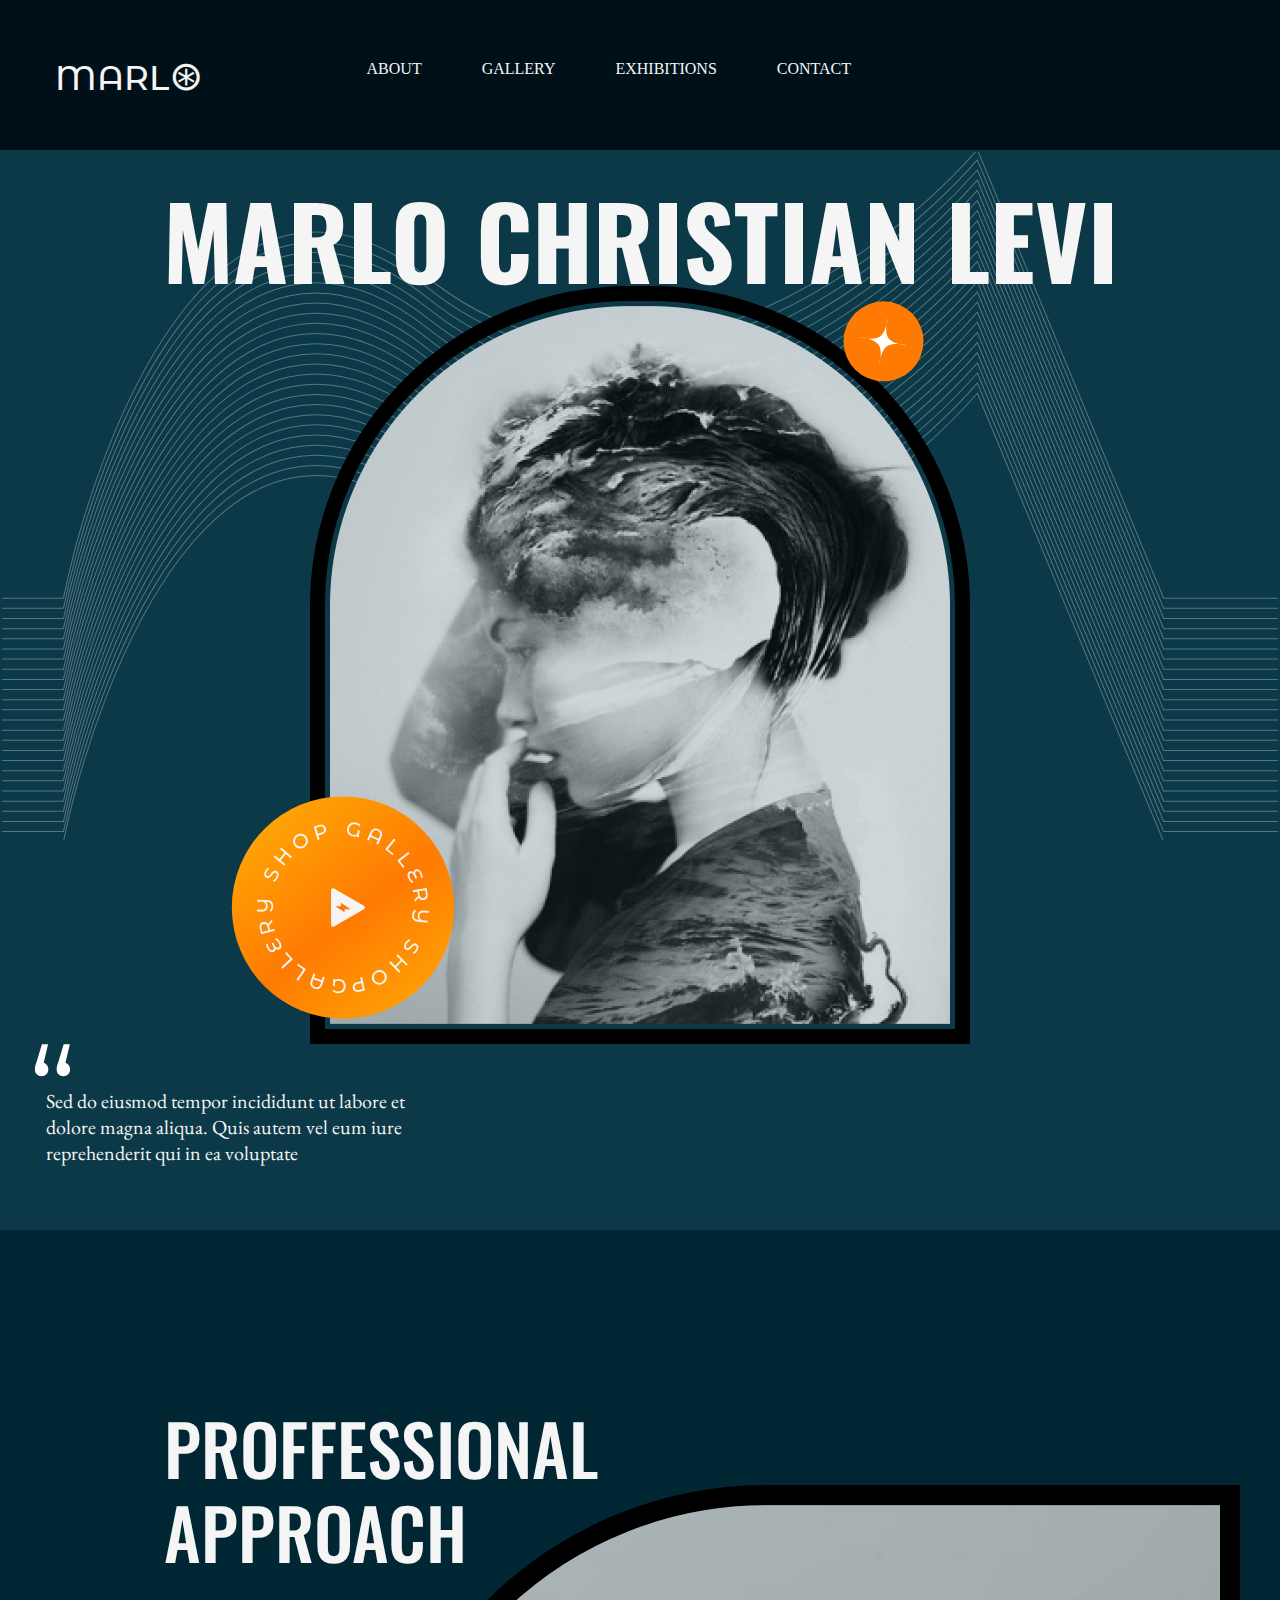
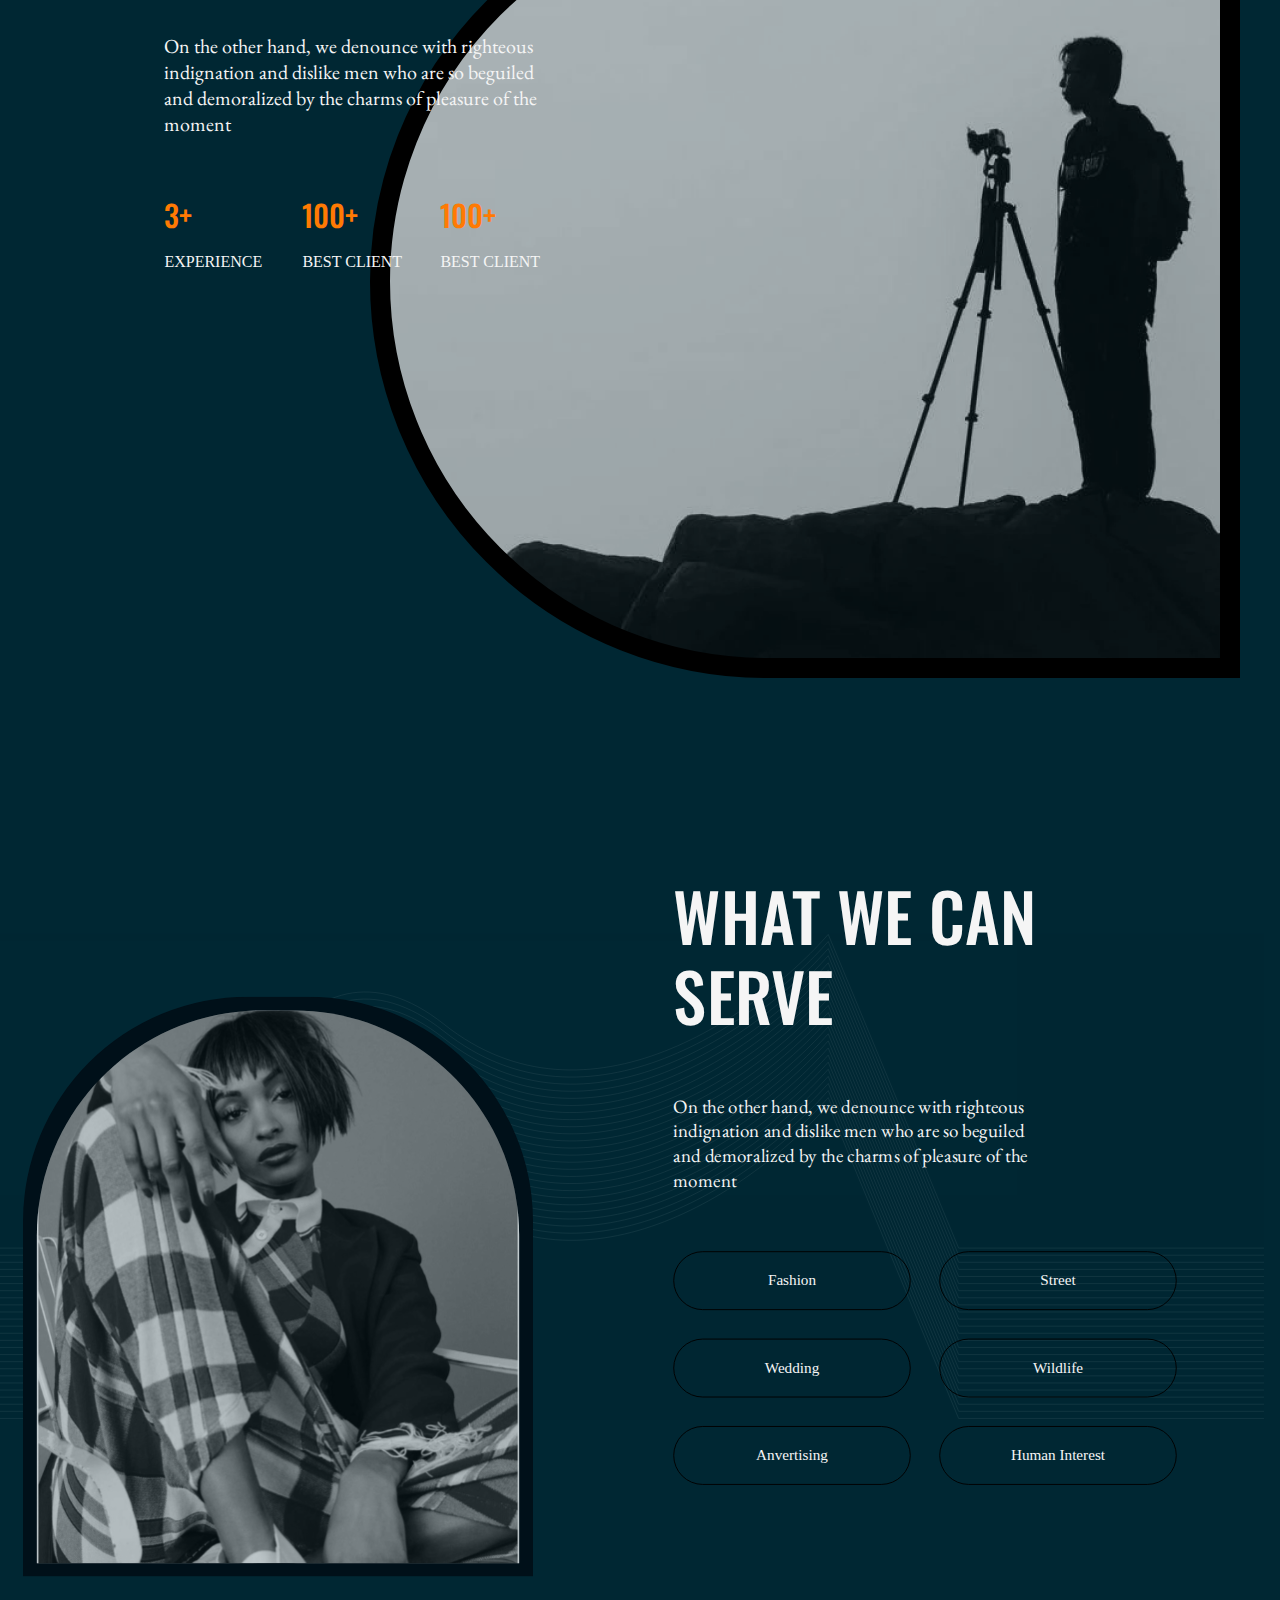
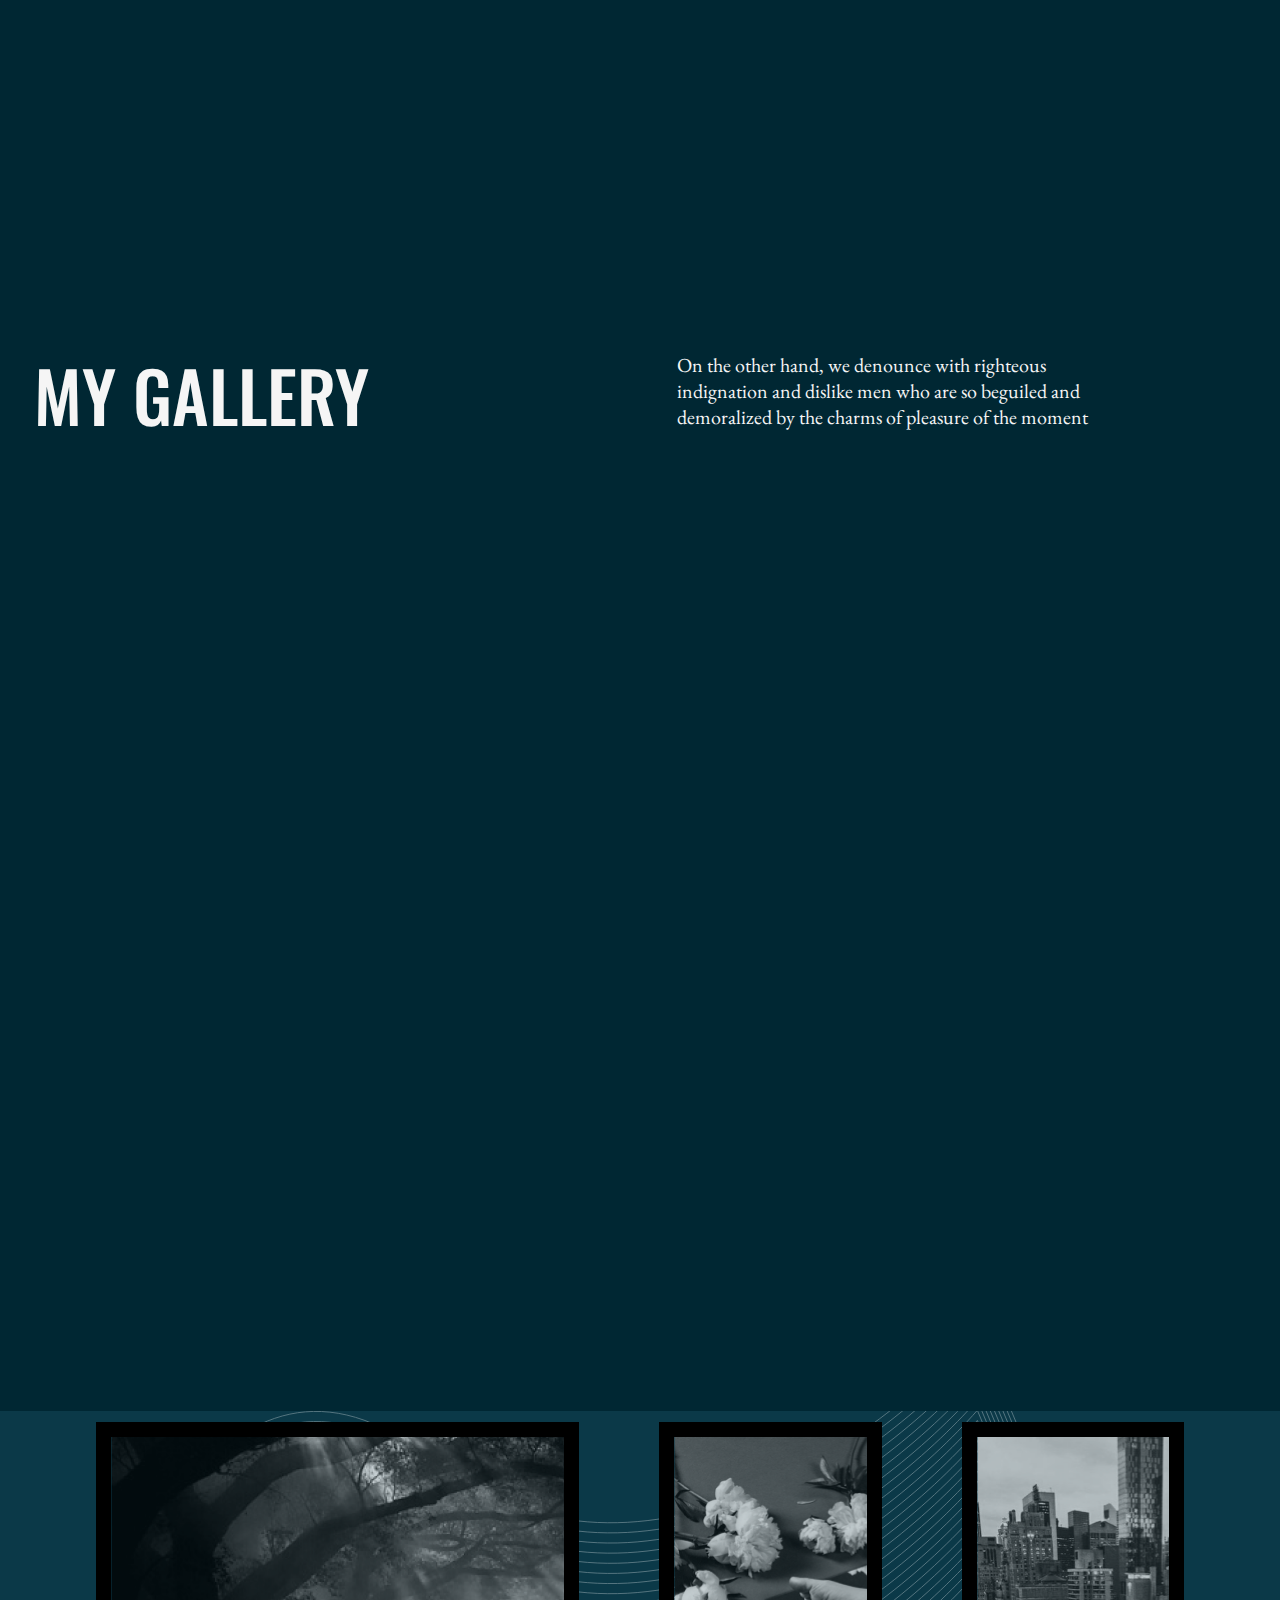
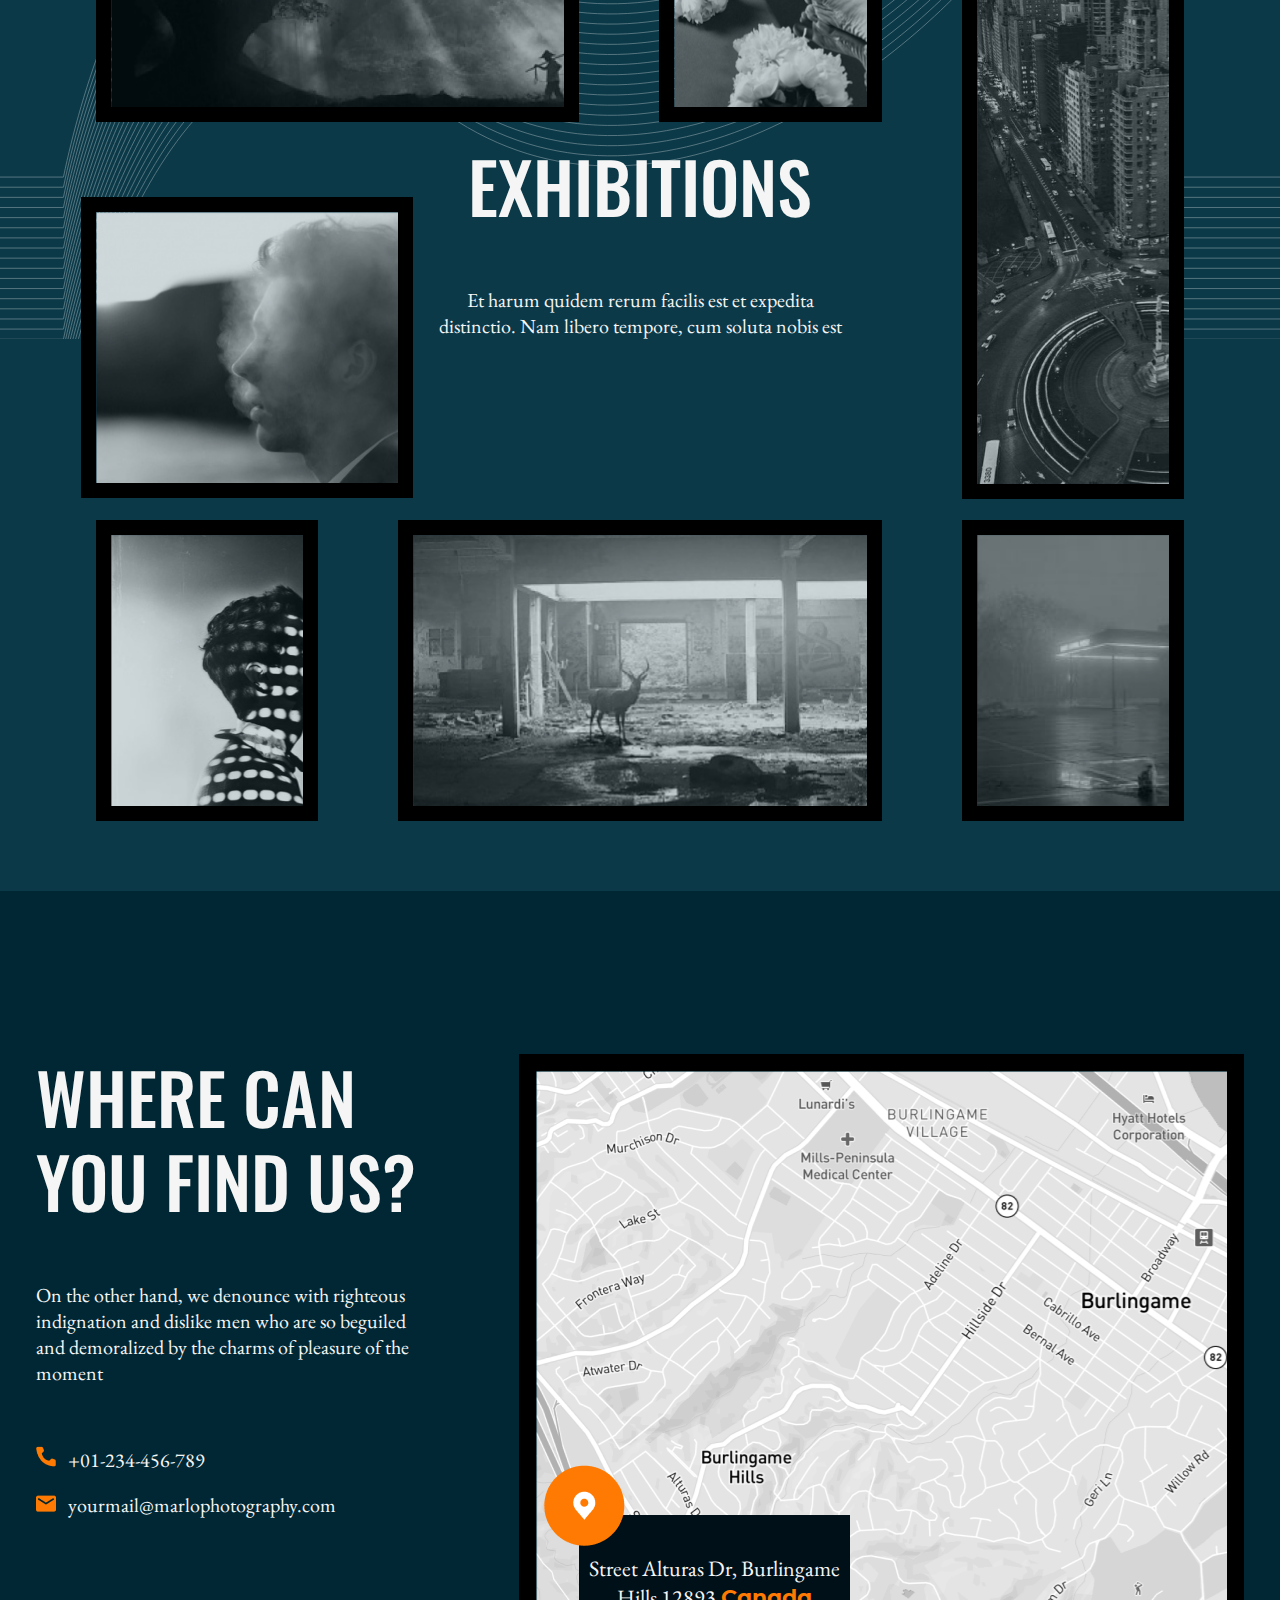
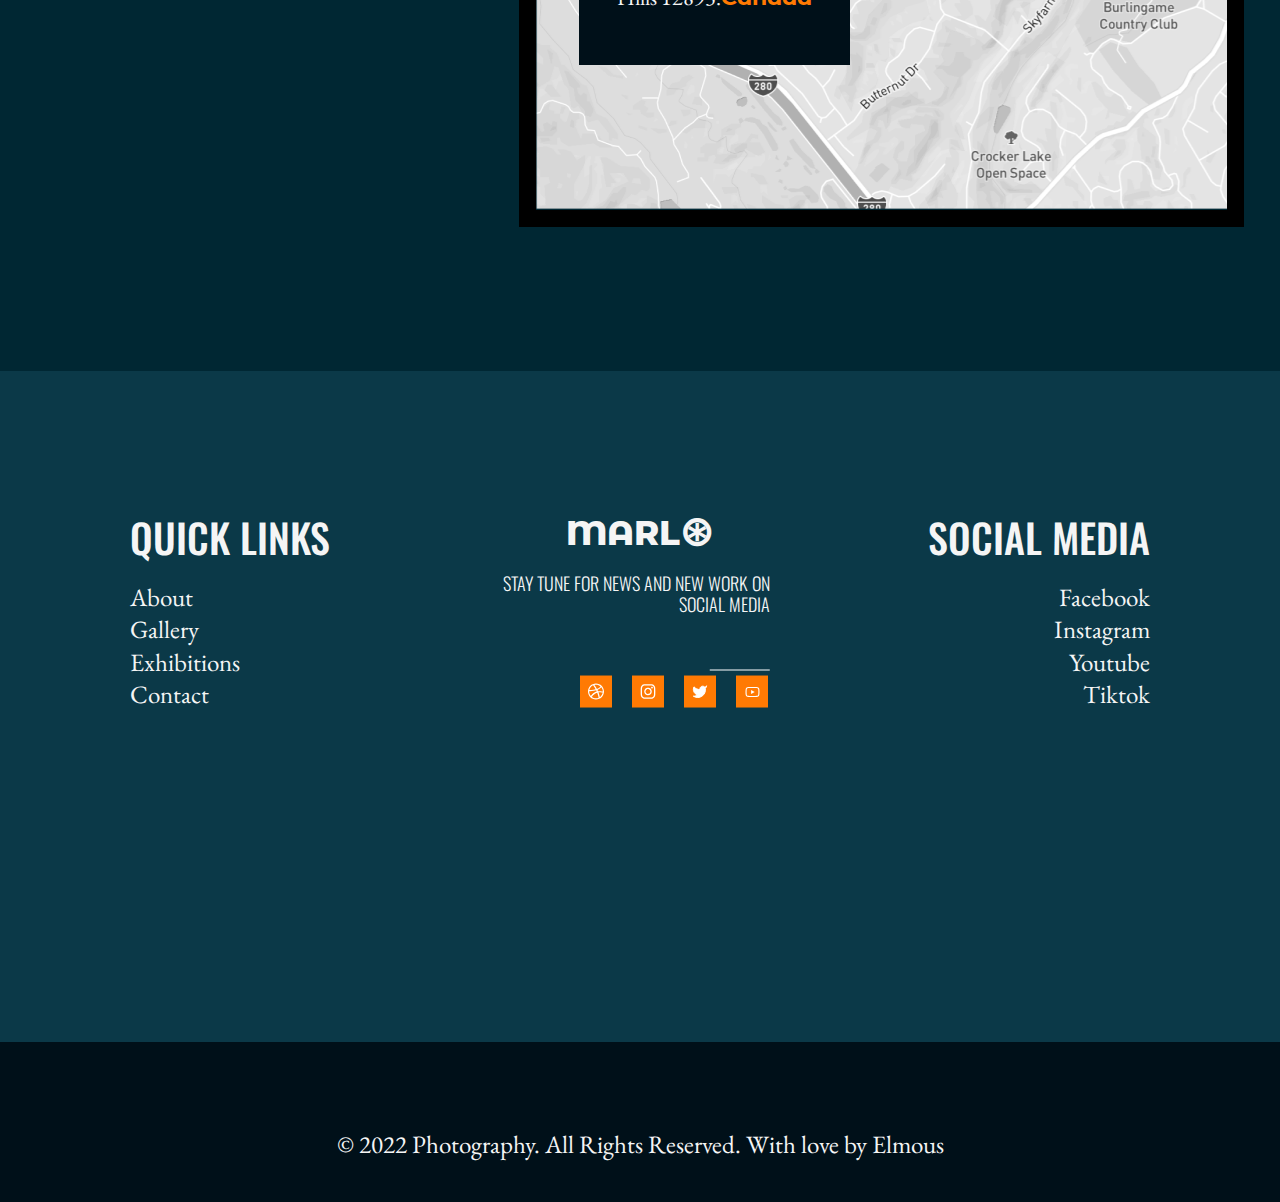
==== commit 5041dc37: "to do @media(1000px)" ====
--- a/wood-product-service/pages/home/index.html
+++ b/wood-product-service/pages/home/index.html
@@ -27,10 +27,10 @@
       <div class="header__logo header-logo ">Marl<span>&#8859;</span></div>
       <nav class="header__menu header-menu-items">
         <ul class="menu-items">
-          <li class="menu-item"><a href="#">ABOUT</a></li>
-          <li class="menu-item"><a href="#">GALLERY</a></li>
-          <li class="menu-item"><a href="#">EXHIBITIONS</a></li>
-          <li class="menu-item"><a href="#">CONTACT</a></li>
+          <li class="menu-item"><a href="#about">ABOUT</a></li>
+          <li class="menu-item"><a href="#gallery">GALLERY</a></li>
+          <li class="menu-item"><a href="#exhibitions">EXHIBITIONS</a></li>
+          <li class="menu-item"><a href="#contact">CONTACT</a></li>
 
         </ul>
         <div class="header__menu__dropdown">
@@ -39,84 +39,85 @@
             <div class="dropdown-line"></div>
             <div class="dropdown-line"></div>
           </a>
-          <li class="menu-item "><a href="#">ABOUT</a></li>
-          <li class="menu-item"><a href="#">GALLERY</a></li>
-          <li class="menu-item"><a href="#">EXHIBITIONS</a></li>
-          <li class="menu-item"><a href="#">CONTACT</a></li>
+          <li class="menu-item"><a href="#about">ABOUT</a></li>
+          <li class="menu-item"><a href="#gallery">GALLERY</a></li>
+          <li class="menu-item"><a href="#exhibitions">EXHIBITIONS</a></li>
+          <li class="menu-item"><a href="#contact">CONTACT</a></li>
 
         </div>
 
       </nav>
     </header>
+
     <main class="main-page">
-      <div class="main-page__background-line"></div>
-      <div class="maing-page__content">
-        <div class="main-page_content content__title ">
-          <h1>MARLO CHRISTIAN LEVI</h1>
-        </div>
-        <div class="main-page__content__cover content__cover">
-          <img src="../../pictures/Rectangle 594.png">
-        </div>
-        <div class="main-page__elem elem-gallery"></div>
-        <div class="main-page__content__subtitle content__subtitle ">
-          <p>Sed do eiusmod tempor incididunt ut labore et dolore magna aliqua. Quis autem vel eum iure reprehenderit
-            qui in ea voluptate</p>
-        </div>
-      </div>
-      <div class="main-page__content__subtilte-author subtitle-author">
-        <p>Pro Photographer</p>
-      </div>
-      <div class="main-page__content__navigation-networks navigation-networks">
-        <p>STAY TUNE FOR NEWS AND NEW WORK ON SOCIAL MEDIA</p>
-        <div class="navigation-networks-items">
-          <svg width="188" height="33" viewBox="0 0 188 33" fill="none" xmlns="http://www.w3.org/2000/svg">
-            <rect x="-0.000732422" y="0.519531" width="32" height="32" fill="#FF7A03" />
-            <g clip-path="url(#clip0_11_152)">
-              <path fill-rule="evenodd" clip-rule="evenodd"
-                d="M15.9993 8.51953C11.5826 8.51953 7.99927 12.1029 7.99927 16.5195C7.99927 20.9362 11.5826 24.5195 15.9993 24.5195C20.4073 24.5195 23.9993 20.9362 23.9993 16.5195C23.9993 12.1029 20.4073 8.51953 15.9993 8.51953ZM21.2833 12.2069C22.2682 13.4064 22.8133 14.9068 22.8279 16.4589C22.6026 16.4155 20.3466 15.9555 18.0733 16.2422C18.0206 16.1289 17.9773 16.0075 17.9253 15.8862C17.7839 15.5525 17.6336 15.2226 17.4746 14.8969C19.9906 13.8729 21.1359 12.3982 21.2833 12.2069ZM15.9993 9.7002C17.7346 9.7002 19.3226 10.3502 20.5286 11.4175C20.4073 11.5909 19.3746 12.9709 16.9453 13.8815C15.8253 11.8255 14.5853 10.1415 14.3939 9.88153C14.9201 9.75866 15.4589 9.69758 15.9993 9.69953V9.7002ZM13.0926 10.3415C13.2746 10.5849 14.4893 12.2769 15.6259 14.2895C12.4326 15.1402 9.6126 15.1229 9.30927 15.1229C9.75193 13.0055 11.1839 11.2442 13.0926 10.3415ZM9.16193 16.5282V16.3202C9.45727 16.3289 12.7713 16.3722 16.1819 15.3482C16.3813 15.7302 16.5633 16.1202 16.7366 16.5109C16.6499 16.5369 16.5546 16.5629 16.4679 16.5889C12.9453 17.7255 11.0706 20.8315 10.9146 21.0922C9.78621 19.8399 9.1618 18.2139 9.16193 16.5282ZM15.9993 23.3569C14.4806 23.3593 13.005 22.8522 11.8086 21.9169C11.9299 21.6649 13.3179 18.9922 17.1706 17.6475C17.1879 17.6389 17.1973 17.6389 17.2139 17.6302C18.1773 20.1202 18.5673 22.2115 18.6719 22.8102C17.8473 23.1662 16.9453 23.3569 15.9993 23.3569ZM19.8086 22.1855C19.7393 21.7689 19.3746 19.7735 18.4806 17.3175C20.6239 16.9795 22.4979 17.5349 22.7326 17.6129C22.4373 19.5129 21.3439 21.1529 19.8086 22.1855Z"
-                fill="white" />
-            </g>
-            <rect x="51.9993" y="0.519531" width="32" height="32" fill="#FF7A03" />
-            <g clip-path="url(#clip1_11_152)">
-              <path fill-rule="evenodd" clip-rule="evenodd"
-                d="M64.976 9.23028C65.758 9.19428 66.0073 9.18628 67.9993 9.18628C69.9913 9.18628 70.2406 9.19495 71.022 9.23028C71.8033 9.26561 72.3366 9.39028 72.8033 9.57095C73.292 9.75561 73.7353 10.0443 74.102 10.4176C74.4753 10.7836 74.7633 11.2263 74.9473 11.7156C75.1286 12.1823 75.2526 12.7156 75.2886 13.4956C75.3246 14.2789 75.3326 14.5283 75.3326 16.5196C75.3326 18.5116 75.324 18.7609 75.2886 19.5429C75.2533 20.3229 75.1286 20.8563 74.9473 21.3229C74.7633 21.8123 74.4748 22.2557 74.102 22.6223C73.7353 22.9956 73.292 23.2836 72.8033 23.4676C72.3366 23.6489 71.8033 23.7729 71.0233 23.8089C70.2406 23.8449 69.9913 23.8529 67.9993 23.8529C66.0073 23.8529 65.758 23.8443 64.976 23.8089C64.196 23.7736 63.6626 23.6489 63.196 23.4676C62.7066 23.2836 62.2632 22.9951 61.8966 22.6223C61.5235 22.2561 61.2348 21.8129 61.0506 21.3236C60.87 20.8569 60.746 20.3236 60.71 19.5436C60.674 18.7603 60.666 18.5109 60.666 16.5196C60.666 14.5276 60.6746 14.2783 60.71 13.4969C60.7453 12.7156 60.87 12.1823 61.0506 11.7156C61.2351 11.2263 61.524 10.7832 61.8973 10.4169C62.2633 10.0439 62.7063 9.75524 63.1953 9.57095C63.662 9.39028 64.1953 9.26628 64.9753 9.23028H64.976ZM70.9626 10.5503C70.1893 10.5149 69.9573 10.5076 67.9993 10.5076C66.0413 10.5076 65.8093 10.5149 65.036 10.5503C64.3206 10.5829 63.9326 10.7023 63.674 10.8029C63.332 10.9363 63.0873 11.0943 62.8306 11.3509C62.5873 11.5876 62.4001 11.8758 62.2826 12.1943C62.182 12.4529 62.0626 12.8409 62.03 13.5563C61.9946 14.3296 61.9873 14.5616 61.9873 16.5196C61.9873 18.4776 61.9946 18.7096 62.03 19.4829C62.0626 20.1983 62.182 20.5863 62.2826 20.8449C62.4 21.1629 62.5873 21.4516 62.8306 21.6883C63.0673 21.9316 63.356 22.1189 63.674 22.2363C63.9326 22.3369 64.3206 22.4563 65.036 22.4889C65.8093 22.5243 66.0406 22.5316 67.9993 22.5316C69.958 22.5316 70.1893 22.5243 70.9626 22.4889C71.678 22.4563 72.066 22.3369 72.3246 22.2363C72.6666 22.1029 72.9113 21.9449 73.168 21.6883C73.4113 21.4516 73.5986 21.1629 73.716 20.8449C73.8166 20.5863 73.936 20.1983 73.9686 19.4829C74.004 18.7096 74.0113 18.4776 74.0113 16.5196C74.0113 14.5616 74.004 14.3296 73.9686 13.5563C73.936 12.8409 73.8166 12.4529 73.716 12.1943C73.5826 11.8523 73.4246 11.6076 73.168 11.3509C72.9312 11.1077 72.6431 10.9204 72.3246 10.8029C72.066 10.7023 71.678 10.5829 70.9626 10.5503ZM67.0626 18.7803C67.5857 18.998 68.1682 19.0274 68.7106 18.8634C69.2529 18.6994 69.7215 18.3522 70.0364 17.8811C70.3512 17.41 70.4927 16.8442 70.4367 16.2803C70.3806 15.7165 70.1306 15.1896 69.7293 14.7896C69.4734 14.5339 69.1641 14.3382 68.8235 14.2164C68.4829 14.0946 68.1196 14.0499 67.7596 14.0854C67.3997 14.1209 67.0521 14.2357 66.7418 14.4217C66.4316 14.6077 66.1665 14.8601 65.9655 15.1608C65.7645 15.4616 65.6327 15.8031 65.5796 16.1609C65.5265 16.5187 65.5534 16.8838 65.6583 17.23C65.7632 17.5761 65.9436 17.8947 66.1864 18.1628C66.4293 18.4308 66.7285 18.6417 67.0626 18.7803ZM65.334 13.8543C65.684 13.5043 66.0995 13.2266 66.5568 13.0372C67.0141 12.8478 67.5043 12.7503 67.9993 12.7503C68.4943 12.7503 68.9844 12.8478 69.4418 13.0372C69.8991 13.2266 70.3146 13.5043 70.6646 13.8543C71.0146 14.2043 71.2923 14.6198 71.4817 15.0771C71.6711 15.5345 71.7686 16.0246 71.7686 16.5196C71.7686 17.0146 71.6711 17.5048 71.4817 17.9621C71.2923 18.4194 71.0146 18.8349 70.6646 19.1849C69.9577 19.8918 68.999 20.289 67.9993 20.289C66.9996 20.289 66.0408 19.8918 65.334 19.1849C64.6271 18.4781 64.2299 17.5193 64.2299 16.5196C64.2299 15.5199 64.6271 14.5612 65.334 13.8543ZM72.6046 13.3116C72.6914 13.2298 72.7608 13.1314 72.8088 13.0223C72.8569 12.9131 72.8825 12.7955 72.8842 12.6762C72.886 12.557 72.8638 12.4386 72.8189 12.3282C72.7741 12.2177 72.7076 12.1173 72.6233 12.033C72.5389 11.9487 72.4386 11.8821 72.3281 11.8373C72.2176 11.7925 72.0992 11.7703 71.98 11.772C71.8608 11.7737 71.7431 11.7994 71.634 11.8474C71.5248 11.8954 71.4264 11.9649 71.3446 12.0516C71.1855 12.2203 71.0984 12.4444 71.1018 12.6762C71.1051 12.9081 71.1987 13.1295 71.3627 13.2935C71.5267 13.4575 71.7481 13.5511 71.98 13.5545C72.2119 13.5579 72.4359 13.4707 72.6046 13.3116Z"
-                fill="white" />
-            </g>
-            <rect x="103.999" y="0.519531" width="32" height="32" fill="#FF7A03" />
-            <g clip-path="url(#clip2_11_152)">
-              <path
-                d="M126.666 11.1861C126.666 11.1861 126.199 12.5861 125.333 13.4528C126.399 20.1195 119.066 24.9861 113.333 21.1861C114.799 21.2528 116.266 20.7861 117.333 19.8528C113.999 18.8528 112.333 14.9195 113.999 11.8528C115.466 13.5861 117.733 14.5861 119.999 14.5195C119.399 11.7195 122.666 10.1195 124.666 11.9861C125.399 11.9861 126.666 11.1861 126.666 11.1861Z"
-                fill="white" stroke="white" stroke-linecap="round" stroke-linejoin="round" />
-            </g>
-            <rect x="155.999" y="0.519531" width="32" height="32" fill="#FF7A03" />
-            <path
-              d="M179.499 16.9757C179.499 16.9413 179.499 16.9022 179.498 16.8569C179.496 16.7304 179.493 16.5882 179.49 16.4366C179.477 16.0007 179.456 15.5663 179.421 15.1569C179.374 14.5929 179.306 14.1226 179.212 13.7694C179.113 13.4009 178.919 13.0648 178.649 12.7947C178.38 12.5247 178.044 12.3301 177.676 12.2304C177.234 12.1116 176.368 12.0382 175.149 11.9929C174.57 11.971 173.949 11.9569 173.329 11.9491C173.112 11.946 172.91 11.9444 172.729 11.9429H172.27C172.088 11.9444 171.887 11.946 171.67 11.9491C171.049 11.9569 170.429 11.971 169.849 11.9929C168.631 12.0397 167.763 12.1132 167.323 12.2304C166.954 12.3298 166.618 12.5243 166.349 12.7945C166.079 13.0646 165.885 13.4008 165.787 13.7694C165.691 14.1226 165.624 14.5929 165.577 15.1569C165.543 15.5663 165.521 16.0007 165.509 16.4366C165.504 16.5882 165.502 16.7304 165.501 16.8569C165.501 16.9022 165.499 16.9413 165.499 16.9757V17.0632C165.499 17.0976 165.499 17.1366 165.501 17.1819C165.502 17.3085 165.506 17.4507 165.509 17.6022C165.521 18.0382 165.543 18.4726 165.577 18.8819C165.624 19.446 165.693 19.9163 165.787 20.2694C165.987 21.0179 166.574 21.6085 167.323 21.8085C167.763 21.9272 168.631 22.0007 169.849 22.046C170.429 22.0679 171.049 22.0819 171.67 22.0897C171.887 22.0929 172.088 22.0944 172.27 22.096H172.729C172.91 22.0944 173.112 22.0929 173.329 22.0897C173.949 22.0819 174.57 22.0679 175.149 22.046C176.368 21.9991 177.235 21.9257 177.676 21.8085C178.424 21.6085 179.012 21.0194 179.212 20.2694C179.307 19.9163 179.374 19.446 179.421 18.8819C179.456 18.4726 179.477 18.0382 179.49 17.6022C179.495 17.4507 179.496 17.3085 179.498 17.1819C179.498 17.1366 179.499 17.0976 179.499 17.0632V16.9757ZM178.374 17.0569C178.374 17.0897 178.374 17.1257 178.373 17.1679C178.371 17.2897 178.368 17.4241 178.365 17.5694C178.354 17.9851 178.332 18.4007 178.299 18.7866C178.257 19.2897 178.198 19.7022 178.124 19.9788C178.027 20.3397 177.743 20.6257 177.384 20.721C177.056 20.8085 176.229 20.8788 175.106 20.921C174.537 20.9429 173.924 20.9569 173.313 20.9647C173.099 20.9679 172.901 20.9694 172.723 20.9694H172.276L171.685 20.9647C171.074 20.9569 170.463 20.9429 169.893 20.921C168.77 20.8772 167.941 20.8085 167.615 20.721C167.256 20.6241 166.971 20.3397 166.874 19.9788C166.801 19.7022 166.741 19.2897 166.699 18.7866C166.666 18.4007 166.646 17.9851 166.634 17.5694C166.629 17.4241 166.627 17.2882 166.626 17.1679C166.626 17.1257 166.624 17.0882 166.624 17.0569V16.9819C166.624 16.9491 166.624 16.9132 166.626 16.871C166.627 16.7491 166.631 16.6147 166.634 16.4694C166.645 16.0538 166.666 15.6382 166.699 15.2522C166.741 14.7491 166.801 14.3366 166.874 14.0601C166.971 13.6991 167.256 13.4132 167.615 13.3179C167.943 13.2304 168.77 13.1601 169.893 13.1179C170.462 13.096 171.074 13.0819 171.685 13.0741C171.899 13.071 172.098 13.0694 172.276 13.0694H172.723L173.313 13.0741C173.924 13.0819 174.535 13.096 175.106 13.1179C176.229 13.1616 177.057 13.2304 177.384 13.3179C177.743 13.4147 178.027 13.6991 178.124 14.0601C178.198 14.3366 178.257 14.7491 178.299 15.2522C178.332 15.6382 178.352 16.0538 178.365 16.4694C178.37 16.6147 178.371 16.7507 178.373 16.871C178.373 16.9132 178.374 16.9507 178.374 16.9819V17.0569ZM171.109 19.1132L174.734 17.0038L171.109 14.9257V19.1132Z"
-              fill="white" />
-            <defs>
-              <clipPath id="clip0_11_152">
-                <rect width="16" height="16" fill="white" transform="translate(7.99927 8.51953)" />
-              </clipPath>
-              <clipPath id="clip1_11_152">
-                <rect width="16" height="16" fill="white" transform="translate(59.9993 8.51953)" />
-              </clipPath>
-              <clipPath id="clip2_11_152">
-                <rect width="16" height="16" fill="white" transform="translate(111.999 8.51953)" />
-              </clipPath>
-            </defs>
-          </svg>
-        </div>
-      </div>
-
+      <article id="about">
+        <div class="main-page__background-line">
+          <div class="main-page__content">
+            <div class="content__title">
+              <h1>MARLO CHRISTIAN LEVI</h1>
+              <p class="subtitle-Photographer">Photographer</p>
+            </div>
+            <div class="content__img"></div>
+            <div class="content__text-main">
+              <div class="text-main">
+                <p>Sed do eiusmod tempor incididunt ut labore et dolore magna aliqua. Quis autem vel eum iure
+                  reprehenderit qui in ea voluptate</p>
+              </div>
+              <div class="main-page__content__navigation-networks navigation-networks">
+                <p>STAY TUNE FOR NEWS AND NEW WORK ON SOCIAL MEDIA</p>
+                <div class="navigation-networks-items">
+                  <svg width="188" height="33" viewBox="0 0 188 33" fill="none" xmlns="http://www.w3.org/2000/svg">
+                    <rect x="-0.000732422" y="0.519531" width="32" height="32" fill="#FF7A03" />
+                    <g clip-path="url(#clip0_11_152)">
+                      <path fill-rule="evenodd" clip-rule="evenodd"
+                        d="M15.9993 8.51953C11.5826 8.51953 7.99927 12.1029 7.99927 16.5195C7.99927 20.9362 11.5826 24.5195 15.9993 24.5195C20.4073 24.5195 23.9993 20.9362 23.9993 16.5195C23.9993 12.1029 20.4073 8.51953 15.9993 8.51953ZM21.2833 12.2069C22.2682 13.4064 22.8133 14.9068 22.8279 16.4589C22.6026 16.4155 20.3466 15.9555 18.0733 16.2422C18.0206 16.1289 17.9773 16.0075 17.9253 15.8862C17.7839 15.5525 17.6336 15.2226 17.4746 14.8969C19.9906 13.8729 21.1359 12.3982 21.2833 12.2069ZM15.9993 9.7002C17.7346 9.7002 19.3226 10.3502 20.5286 11.4175C20.4073 11.5909 19.3746 12.9709 16.9453 13.8815C15.8253 11.8255 14.5853 10.1415 14.3939 9.88153C14.9201 9.75866 15.4589 9.69758 15.9993 9.69953V9.7002ZM13.0926 10.3415C13.2746 10.5849 14.4893 12.2769 15.6259 14.2895C12.4326 15.1402 9.6126 15.1229 9.30927 15.1229C9.75193 13.0055 11.1839 11.2442 13.0926 10.3415ZM9.16193 16.5282V16.3202C9.45727 16.3289 12.7713 16.3722 16.1819 15.3482C16.3813 15.7302 16.5633 16.1202 16.7366 16.5109C16.6499 16.5369 16.5546 16.5629 16.4679 16.5889C12.9453 17.7255 11.0706 20.8315 10.9146 21.0922C9.78621 19.8399 9.1618 18.2139 9.16193 16.5282ZM15.9993 23.3569C14.4806 23.3593 13.005 22.8522 11.8086 21.9169C11.9299 21.6649 13.3179 18.9922 17.1706 17.6475C17.1879 17.6389 17.1973 17.6389 17.2139 17.6302C18.1773 20.1202 18.5673 22.2115 18.6719 22.8102C17.8473 23.1662 16.9453 23.3569 15.9993 23.3569ZM19.8086 22.1855C19.7393 21.7689 19.3746 19.7735 18.4806 17.3175C20.6239 16.9795 22.4979 17.5349 22.7326 17.6129C22.4373 19.5129 21.3439 21.1529 19.8086 22.1855Z"
+                        fill="white" />
+                    </g>
+                    <rect x="51.9993" y="0.519531" width="32" height="32" fill="#FF7A03" />
+                    <g clip-path="url(#clip1_11_152)">
+                      <path fill-rule="evenodd" clip-rule="evenodd"
+                        d="M64.976 9.23028C65.758 9.19428 66.0073 9.18628 67.9993 9.18628C69.9913 9.18628 70.2406 9.19495 71.022 9.23028C71.8033 9.26561 72.3366 9.39028 72.8033 9.57095C73.292 9.75561 73.7353 10.0443 74.102 10.4176C74.4753 10.7836 74.7633 11.2263 74.9473 11.7156C75.1286 12.1823 75.2526 12.7156 75.2886 13.4956C75.3246 14.2789 75.3326 14.5283 75.3326 16.5196C75.3326 18.5116 75.324 18.7609 75.2886 19.5429C75.2533 20.3229 75.1286 20.8563 74.9473 21.3229C74.7633 21.8123 74.4748 22.2557 74.102 22.6223C73.7353 22.9956 73.292 23.2836 72.8033 23.4676C72.3366 23.6489 71.8033 23.7729 71.0233 23.8089C70.2406 23.8449 69.9913 23.8529 67.9993 23.8529C66.0073 23.8529 65.758 23.8443 64.976 23.8089C64.196 23.7736 63.6626 23.6489 63.196 23.4676C62.7066 23.2836 62.2632 22.9951 61.8966 22.6223C61.5235 22.2561 61.2348 21.8129 61.0506 21.3236C60.87 20.8569 60.746 20.3236 60.71 19.5436C60.674 18.7603 60.666 18.5109 60.666 16.5196C60.666 14.5276 60.6746 14.2783 60.71 13.4969C60.7453 12.7156 60.87 12.1823 61.0506 11.7156C61.2351 11.2263 61.524 10.7832 61.8973 10.4169C62.2633 10.0439 62.7063 9.75524 63.1953 9.57095C63.662 9.39028 64.1953 9.26628 64.9753 9.23028H64.976ZM70.9626 10.5503C70.1893 10.5149 69.9573 10.5076 67.9993 10.5076C66.0413 10.5076 65.8093 10.5149 65.036 10.5503C64.3206 10.5829 63.9326 10.7023 63.674 10.8029C63.332 10.9363 63.0873 11.0943 62.8306 11.3509C62.5873 11.5876 62.4001 11.8758 62.2826 12.1943C62.182 12.4529 62.0626 12.8409 62.03 13.5563C61.9946 14.3296 61.9873 14.5616 61.9873 16.5196C61.9873 18.4776 61.9946 18.7096 62.03 19.4829C62.0626 20.1983 62.182 20.5863 62.2826 20.8449C62.4 21.1629 62.5873 21.4516 62.8306 21.6883C63.0673 21.9316 63.356 22.1189 63.674 22.2363C63.9326 22.3369 64.3206 22.4563 65.036 22.4889C65.8093 22.5243 66.0406 22.5316 67.9993 22.5316C69.958 22.5316 70.1893 22.5243 70.9626 22.4889C71.678 22.4563 72.066 22.3369 72.3246 22.2363C72.6666 22.1029 72.9113 21.9449 73.168 21.6883C73.4113 21.4516 73.5986 21.1629 73.716 20.8449C73.8166 20.5863 73.936 20.1983 73.9686 19.4829C74.004 18.7096 74.0113 18.4776 74.0113 16.5196C74.0113 14.5616 74.004 14.3296 73.9686 13.5563C73.936 12.8409 73.8166 12.4529 73.716 12.1943C73.5826 11.8523 73.4246 11.6076 73.168 11.3509C72.9312 11.1077 72.6431 10.9204 72.3246 10.8029C72.066 10.7023 71.678 10.5829 70.9626 10.5503ZM67.0626 18.7803C67.5857 18.998 68.1682 19.0274 68.7106 18.8634C69.2529 18.6994 69.7215 18.3522 70.0364 17.8811C70.3512 17.41 70.4927 16.8442 70.4367 16.2803C70.3806 15.7165 70.1306 15.1896 69.7293 14.7896C69.4734 14.5339 69.1641 14.3382 68.8235 14.2164C68.4829 14.0946 68.1196 14.0499 67.7596 14.0854C67.3997 14.1209 67.0521 14.2357 66.7418 14.4217C66.4316 14.6077 66.1665 14.8601 65.9655 15.1608C65.7645 15.4616 65.6327 15.8031 65.5796 16.1609C65.5265 16.5187 65.5534 16.8838 65.6583 17.23C65.7632 17.5761 65.9436 17.8947 66.1864 18.1628C66.4293 18.4308 66.7285 18.6417 67.0626 18.7803ZM65.334 13.8543C65.684 13.5043 66.0995 13.2266 66.5568 13.0372C67.0141 12.8478 67.5043 12.7503 67.9993 12.7503C68.4943 12.7503 68.9844 12.8478 69.4418 13.0372C69.8991 13.2266 70.3146 13.5043 70.6646 13.8543C71.0146 14.2043 71.2923 14.6198 71.4817 15.0771C71.6711 15.5345 71.7686 16.0246 71.7686 16.5196C71.7686 17.0146 71.6711 17.5048 71.4817 17.9621C71.2923 18.4194 71.0146 18.8349 70.6646 19.1849C69.9577 19.8918 68.999 20.289 67.9993 20.289C66.9996 20.289 66.0408 19.8918 65.334 19.1849C64.6271 18.4781 64.2299 17.5193 64.2299 16.5196C64.2299 15.5199 64.6271 14.5612 65.334 13.8543ZM72.6046 13.3116C72.6914 13.2298 72.7608 13.1314 72.8088 13.0223C72.8569 12.9131 72.8825 12.7955 72.8842 12.6762C72.886 12.557 72.8638 12.4386 72.8189 12.3282C72.7741 12.2177 72.7076 12.1173 72.6233 12.033C72.5389 11.9487 72.4386 11.8821 72.3281 11.8373C72.2176 11.7925 72.0992 11.7703 71.98 11.772C71.8608 11.7737 71.7431 11.7994 71.634 11.8474C71.5248 11.8954 71.4264 11.9649 71.3446 12.0516C71.1855 12.2203 71.0984 12.4444 71.1018 12.6762C71.1051 12.9081 71.1987 13.1295 71.3627 13.2935C71.5267 13.4575 71.7481 13.5511 71.98 13.5545C72.2119 13.5579 72.4359 13.4707 72.6046 13.3116Z"
+                        fill="white" />
+                    </g>
+                    <rect x="103.999" y="0.519531" width="32" height="32" fill="#FF7A03" />
+                    <g clip-path="url(#clip2_11_152)">
+                      <path
+                        d="M126.666 11.1861C126.666 11.1861 126.199 12.5861 125.333 13.4528C126.399 20.1195 119.066 24.9861 113.333 21.1861C114.799 21.2528 116.266 20.7861 117.333 19.8528C113.999 18.8528 112.333 14.9195 113.999 11.8528C115.466 13.5861 117.733 14.5861 119.999 14.5195C119.399 11.7195 122.666 10.1195 124.666 11.9861C125.399 11.9861 126.666 11.1861 126.666 11.1861Z"
+                        fill="white" stroke="white" stroke-linecap="round" stroke-linejoin="round" />
+                    </g>
+                    <rect x="155.999" y="0.519531" width="32" height="32" fill="#FF7A03" />
+                    <path
+                      d="M179.499 16.9757C179.499 16.9413 179.499 16.9022 179.498 16.8569C179.496 16.7304 179.493 16.5882 179.49 16.4366C179.477 16.0007 179.456 15.5663 179.421 15.1569C179.374 14.5929 179.306 14.1226 179.212 13.7694C179.113 13.4009 178.919 13.0648 178.649 12.7947C178.38 12.5247 178.044 12.3301 177.676 12.2304C177.234 12.1116 176.368 12.0382 175.149 11.9929C174.57 11.971 173.949 11.9569 173.329 11.9491C173.112 11.946 172.91 11.9444 172.729 11.9429H172.27C172.088 11.9444 171.887 11.946 171.67 11.9491C171.049 11.9569 170.429 11.971 169.849 11.9929C168.631 12.0397 167.763 12.1132 167.323 12.2304C166.954 12.3298 166.618 12.5243 166.349 12.7945C166.079 13.0646 165.885 13.4008 165.787 13.7694C165.691 14.1226 165.624 14.5929 165.577 15.1569C165.543 15.5663 165.521 16.0007 165.509 16.4366C165.504 16.5882 165.502 16.7304 165.501 16.8569C165.501 16.9022 165.499 16.9413 165.499 16.9757V17.0632C165.499 17.0976 165.499 17.1366 165.501 17.1819C165.502 17.3085 165.506 17.4507 165.509 17.6022C165.521 18.0382 165.543 18.4726 165.577 18.8819C165.624 19.446 165.693 19.9163 165.787 20.2694C165.987 21.0179 166.574 21.6085 167.323 21.8085C167.763 21.9272 168.631 22.0007 169.849 22.046C170.429 22.0679 171.049 22.0819 171.67 22.0897C171.887 22.0929 172.088 22.0944 172.27 22.096H172.729C172.91 22.0944 173.112 22.0929 173.329 22.0897C173.949 22.0819 174.57 22.0679 175.149 22.046C176.368 21.9991 177.235 21.9257 177.676 21.8085C178.424 21.6085 179.012 21.0194 179.212 20.2694C179.307 19.9163 179.374 19.446 179.421 18.8819C179.456 18.4726 179.477 18.0382 179.49 17.6022C179.495 17.4507 179.496 17.3085 179.498 17.1819C179.498 17.1366 179.499 17.0976 179.499 17.0632V16.9757ZM178.374 17.0569C178.374 17.0897 178.374 17.1257 178.373 17.1679C178.371 17.2897 178.368 17.4241 178.365 17.5694C178.354 17.9851 178.332 18.4007 178.299 18.7866C178.257 19.2897 178.198 19.7022 178.124 19.9788C178.027 20.3397 177.743 20.6257 177.384 20.721C177.056 20.8085 176.229 20.8788 175.106 20.921C174.537 20.9429 173.924 20.9569 173.313 20.9647C173.099 20.9679 172.901 20.9694 172.723 20.9694H172.276L171.685 20.9647C171.074 20.9569 170.463 20.9429 169.893 20.921C168.77 20.8772 167.941 20.8085 167.615 20.721C167.256 20.6241 166.971 20.3397 166.874 19.9788C166.801 19.7022 166.741 19.2897 166.699 18.7866C166.666 18.4007 166.646 17.9851 166.634 17.5694C166.629 17.4241 166.627 17.2882 166.626 17.1679C166.626 17.1257 166.624 17.0882 166.624 17.0569V16.9819C166.624 16.9491 166.624 16.9132 166.626 16.871C166.627 16.7491 166.631 16.6147 166.634 16.4694C166.645 16.0538 166.666 15.6382 166.699 15.2522C166.741 14.7491 166.801 14.3366 166.874 14.0601C166.971 13.6991 167.256 13.4132 167.615 13.3179C167.943 13.2304 168.77 13.1601 169.893 13.1179C170.462 13.096 171.074 13.0819 171.685 13.0741C171.899 13.071 172.098 13.0694 172.276 13.0694H172.723L173.313 13.0741C173.924 13.0819 174.535 13.096 175.106 13.1179C176.229 13.1616 177.057 13.2304 177.384 13.3179C177.743 13.4147 178.027 13.6991 178.124 14.0601C178.198 14.3366 178.257 14.7491 178.299 15.2522C178.332 15.6382 178.352 16.0538 178.365 16.4694C178.37 16.6147 178.371 16.7507 178.373 16.871C178.373 16.9132 178.374 16.9507 178.374 16.9819V17.0569ZM171.109 19.1132L174.734 17.0038L171.109 14.9257V19.1132Z"
+                      fill="white" />
+                    <defs>
+                      <clipPath id="clip0_11_152">
+                        <rect width="16" height="16" fill="white" transform="translate(7.99927 8.51953)" />
+                      </clipPath>
+                      <clipPath id="clip1_11_152">
+                        <rect width="16" height="16" fill="white" transform="translate(59.9993 8.51953)" />
+                      </clipPath>
+                      <clipPath id="clip2_11_152">
+                        <rect width="16" height="16" fill="white" transform="translate(111.999 8.51953)" />
+                      </clipPath>
+                    </defs>
+                  </svg>
+                </div>
+              </div>
+
+            </div>
+          </div>
+      </article>
     </main>
 
     <div class="page1">
+
       <div class="page1__container">
-        <div class="page1__contaiter__info info">
+        <div class="contaiter__info info-p1">
           <h1>Proffessional Approach</h1>
           <p>On the other hand, we denounce with righteous indignation and dislike men who are so beguiled and
             demoralized
             by the charms of pleasure of the moment</p>
-          <ul class="info-group">
+          <ul class="info-p1__group">
             <li data-before="1">Experience</li>
             <li data-before="2">Best Client</li>
             <li data-before="3">Best Client</li>
@@ -259,105 +260,147 @@
     </div>
 
     <div class="page3">
-      <div class="page3__container">
-        <div class="container__title">
-          <h2 class="page3__title">My Gallery</h2>
-          <p class="page3__subtitle">On the other hand, we denounce with righteous indignation and dislike men who are
-            so beguiled and demoralized by the charms of pleasure of the moment</p>
-
-        </div>
-        <div class="container__slider">
-
-          <div class="slider_item" data-slider-item-1></div>
-          <div class="slider_item" data-slider-item-2></div>
-          <!-- <div class="slider_item" data-slider-item-3></div>
-            <div class="slider_item" data-slider-item-4></div> -->
-          <div class="slider_item" data-slider-item-5></div>
-          <div class="slider_item" data-slider-item-6></div>
-          <div class="slider_item" data-slider-item-7></div>
-        </div>
+      <article id="gallery">
+        <div class="page3__container">
+          <div class="container__title">
+            <h2 class="page3__title">My Gallery</h2>
+            <p class="page3__subtitle">On the other hand, we denounce with righteous indignation and dislike men who are
+              so beguiled and demoralized by the charms of pleasure of the moment</p>
+
+          </div>
+          <div class="container__slider">
+
+            <div class="slider_item" data-slider-item-1></div>
+            <div class="slider_item" data-slider-item-2></div>
+            <div class="slider_item" data-slider-item-3></div>
+            <div class="slider_item" data-slider-item-4></div>
+            <div class="slider_item" data-slider-item-5></div>
+          </div>
+        </div>
+      </article>
+    </div>
+
+    <div class="page4">
+      <article id="exhibitions">
+        <div class="page4__container">
+
+          <div class="page4_content">
+            <div class="items1">
+              <div class="item" data-pick-item-1>
+                <div class="item" data-pick-item-4></div>
+              </div>
+              <div class="item" data-pick-item-2></div>
+              <div class="item" data-pick-item-3></div>
+            </div>
+            <div class="items1">
+              <div class="item" data-pick-item-5></div>
+              <div class="item" data-pick-item-6></div>
+              <div class="item" data-pick-item-7></div>
+            </div>
+
+          </div>
+          <div class="contaiter__title-p4">
+            <h3>Exhibitions</h3>
+            <p>Et harum quidem rerum facilis est et expedita distinctio. Nam libero tempore, cum soluta nobis est</p>
+          </div>
+        </div>
+      </article>
+    </div>
+
+    <div class="page5">
+      <article id="contact">
+        <div class="page5__container">
+          <div class="page5__content">
+            <div class="content__info">
+              <h1>Where Can You Find Us?</h1>
+              <p>On the other hand, we denounce with righteous indignation and dislike men who are so beguiled and
+                demoralized by the charms of pleasure of the moment</p>
+              <div class="contacts">
+                <p class="phone-number">+01-234-456-789</p>
+                <p class="email">yourmail@marlophotography.com</p>
+              </div>
+
+            </div>
+            <div class="content__map">
+              <div class="local">
+                <p>Street Alturas Dr, Burlingame Hills 12893.<span>Canada</span> </p>
+              </div>
+            </div>
+
+
+          </div>
+
+        </div>
+    </div>
+  </div>
+  <div class="page6">
+    <div class="page6__content">
+      <div class="content__info-p6">
+        <div class="info-6_group">
+          <h1>Quick Links</h1>
+          <li class="menu-item"><a href="#about">About</a></li>
+          <li class="menu-item"><a href="#gallery">Gallery</a></li>
+          <li class="menu-item"><a href="#exhibitions">Exhibitions</a></li>
+          <li class="menu-item"><a href="#contact">Contact</a></li>
+        </div>
+
+        <div class="info-6_group">
+          <div class="header-logo  logo_group ">Marl<span>&#8859;</span></div>
+          <div class="navigation-networks navigation-networks__group ">
+            <p>STAY TUNE FOR NEWS AND NEW WORK ON SOCIAL MEDIA</p>
+            <div class="navigation-networks-items">
+              <svg width="188" height="33" viewBox="0 0 188 33" fill="none" xmlns="http://www.w3.org/2000/svg">
+                <rect x="-0.000732422" y="0.519531" width="32" height="32" fill="#FF7A03" />
+                <g clip-path="url(#clip0_11_152)">
+                  <path fill-rule="evenodd" clip-rule="evenodd"
+                    d="M15.9993 8.51953C11.5826 8.51953 7.99927 12.1029 7.99927 16.5195C7.99927 20.9362 11.5826 24.5195 15.9993 24.5195C20.4073 24.5195 23.9993 20.9362 23.9993 16.5195C23.9993 12.1029 20.4073 8.51953 15.9993 8.51953ZM21.2833 12.2069C22.2682 13.4064 22.8133 14.9068 22.8279 16.4589C22.6026 16.4155 20.3466 15.9555 18.0733 16.2422C18.0206 16.1289 17.9773 16.0075 17.9253 15.8862C17.7839 15.5525 17.6336 15.2226 17.4746 14.8969C19.9906 13.8729 21.1359 12.3982 21.2833 12.2069ZM15.9993 9.7002C17.7346 9.7002 19.3226 10.3502 20.5286 11.4175C20.4073 11.5909 19.3746 12.9709 16.9453 13.8815C15.8253 11.8255 14.5853 10.1415 14.3939 9.88153C14.9201 9.75866 15.4589 9.69758 15.9993 9.69953V9.7002ZM13.0926 10.3415C13.2746 10.5849 14.4893 12.2769 15.6259 14.2895C12.4326 15.1402 9.6126 15.1229 9.30927 15.1229C9.75193 13.0055 11.1839 11.2442 13.0926 10.3415ZM9.16193 16.5282V16.3202C9.45727 16.3289 12.7713 16.3722 16.1819 15.3482C16.3813 15.7302 16.5633 16.1202 16.7366 16.5109C16.6499 16.5369 16.5546 16.5629 16.4679 16.5889C12.9453 17.7255 11.0706 20.8315 10.9146 21.0922C9.78621 19.8399 9.1618 18.2139 9.16193 16.5282ZM15.9993 23.3569C14.4806 23.3593 13.005 22.8522 11.8086 21.9169C11.9299 21.6649 13.3179 18.9922 17.1706 17.6475C17.1879 17.6389 17.1973 17.6389 17.2139 17.6302C18.1773 20.1202 18.5673 22.2115 18.6719 22.8102C17.8473 23.1662 16.9453 23.3569 15.9993 23.3569ZM19.8086 22.1855C19.7393 21.7689 19.3746 19.7735 18.4806 17.3175C20.6239 16.9795 22.4979 17.5349 22.7326 17.6129C22.4373 19.5129 21.3439 21.1529 19.8086 22.1855Z"
+                    fill="white" />
+                </g>
+                <rect x="51.9993" y="0.519531" width="32" height="32" fill="#FF7A03" />
+                <g clip-path="url(#clip1_11_152)">
+                  <path fill-rule="evenodd" clip-rule="evenodd"
+                    d="M64.976 9.23028C65.758 9.19428 66.0073 9.18628 67.9993 9.18628C69.9913 9.18628 70.2406 9.19495 71.022 9.23028C71.8033 9.26561 72.3366 9.39028 72.8033 9.57095C73.292 9.75561 73.7353 10.0443 74.102 10.4176C74.4753 10.7836 74.7633 11.2263 74.9473 11.7156C75.1286 12.1823 75.2526 12.7156 75.2886 13.4956C75.3246 14.2789 75.3326 14.5283 75.3326 16.5196C75.3326 18.5116 75.324 18.7609 75.2886 19.5429C75.2533 20.3229 75.1286 20.8563 74.9473 21.3229C74.7633 21.8123 74.4748 22.2557 74.102 22.6223C73.7353 22.9956 73.292 23.2836 72.8033 23.4676C72.3366 23.6489 71.8033 23.7729 71.0233 23.8089C70.2406 23.8449 69.9913 23.8529 67.9993 23.8529C66.0073 23.8529 65.758 23.8443 64.976 23.8089C64.196 23.7736 63.6626 23.6489 63.196 23.4676C62.7066 23.2836 62.2632 22.9951 61.8966 22.6223C61.5235 22.2561 61.2348 21.8129 61.0506 21.3236C60.87 20.8569 60.746 20.3236 60.71 19.5436C60.674 18.7603 60.666 18.5109 60.666 16.5196C60.666 14.5276 60.6746 14.2783 60.71 13.4969C60.7453 12.7156 60.87 12.1823 61.0506 11.7156C61.2351 11.2263 61.524 10.7832 61.8973 10.4169C62.2633 10.0439 62.7063 9.75524 63.1953 9.57095C63.662 9.39028 64.1953 9.26628 64.9753 9.23028H64.976ZM70.9626 10.5503C70.1893 10.5149 69.9573 10.5076 67.9993 10.5076C66.0413 10.5076 65.8093 10.5149 65.036 10.5503C64.3206 10.5829 63.9326 10.7023 63.674 10.8029C63.332 10.9363 63.0873 11.0943 62.8306 11.3509C62.5873 11.5876 62.4001 11.8758 62.2826 12.1943C62.182 12.4529 62.0626 12.8409 62.03 13.5563C61.9946 14.3296 61.9873 14.5616 61.9873 16.5196C61.9873 18.4776 61.9946 18.7096 62.03 19.4829C62.0626 20.1983 62.182 20.5863 62.2826 20.8449C62.4 21.1629 62.5873 21.4516 62.8306 21.6883C63.0673 21.9316 63.356 22.1189 63.674 22.2363C63.9326 22.3369 64.3206 22.4563 65.036 22.4889C65.8093 22.5243 66.0406 22.5316 67.9993 22.5316C69.958 22.5316 70.1893 22.5243 70.9626 22.4889C71.678 22.4563 72.066 22.3369 72.3246 22.2363C72.6666 22.1029 72.9113 21.9449 73.168 21.6883C73.4113 21.4516 73.5986 21.1629 73.716 20.8449C73.8166 20.5863 73.936 20.1983 73.9686 19.4829C74.004 18.7096 74.0113 18.4776 74.0113 16.5196C74.0113 14.5616 74.004 14.3296 73.9686 13.5563C73.936 12.8409 73.8166 12.4529 73.716 12.1943C73.5826 11.8523 73.4246 11.6076 73.168 11.3509C72.9312 11.1077 72.6431 10.9204 72.3246 10.8029C72.066 10.7023 71.678 10.5829 70.9626 10.5503ZM67.0626 18.7803C67.5857 18.998 68.1682 19.0274 68.7106 18.8634C69.2529 18.6994 69.7215 18.3522 70.0364 17.8811C70.3512 17.41 70.4927 16.8442 70.4367 16.2803C70.3806 15.7165 70.1306 15.1896 69.7293 14.7896C69.4734 14.5339 69.1641 14.3382 68.8235 14.2164C68.4829 14.0946 68.1196 14.0499 67.7596 14.0854C67.3997 14.1209 67.0521 14.2357 66.7418 14.4217C66.4316 14.6077 66.1665 14.8601 65.9655 15.1608C65.7645 15.4616 65.6327 15.8031 65.5796 16.1609C65.5265 16.5187 65.5534 16.8838 65.6583 17.23C65.7632 17.5761 65.9436 17.8947 66.1864 18.1628C66.4293 18.4308 66.7285 18.6417 67.0626 18.7803ZM65.334 13.8543C65.684 13.5043 66.0995 13.2266 66.5568 13.0372C67.0141 12.8478 67.5043 12.7503 67.9993 12.7503C68.4943 12.7503 68.9844 12.8478 69.4418 13.0372C69.8991 13.2266 70.3146 13.5043 70.6646 13.8543C71.0146 14.2043 71.2923 14.6198 71.4817 15.0771C71.6711 15.5345 71.7686 16.0246 71.7686 16.5196C71.7686 17.0146 71.6711 17.5048 71.4817 17.9621C71.2923 18.4194 71.0146 18.8349 70.6646 19.1849C69.9577 19.8918 68.999 20.289 67.9993 20.289C66.9996 20.289 66.0408 19.8918 65.334 19.1849C64.6271 18.4781 64.2299 17.5193 64.2299 16.5196C64.2299 15.5199 64.6271 14.5612 65.334 13.8543ZM72.6046 13.3116C72.6914 13.2298 72.7608 13.1314 72.8088 13.0223C72.8569 12.9131 72.8825 12.7955 72.8842 12.6762C72.886 12.557 72.8638 12.4386 72.8189 12.3282C72.7741 12.2177 72.7076 12.1173 72.6233 12.033C72.5389 11.9487 72.4386 11.8821 72.3281 11.8373C72.2176 11.7925 72.0992 11.7703 71.98 11.772C71.8608 11.7737 71.7431 11.7994 71.634 11.8474C71.5248 11.8954 71.4264 11.9649 71.3446 12.0516C71.1855 12.2203 71.0984 12.4444 71.1018 12.6762C71.1051 12.9081 71.1987 13.1295 71.3627 13.2935C71.5267 13.4575 71.7481 13.5511 71.98 13.5545C72.2119 13.5579 72.4359 13.4707 72.6046 13.3116Z"
+                    fill="white" />
+                </g>
+                <rect x="103.999" y="0.519531" width="32" height="32" fill="#FF7A03" />
+                <g clip-path="url(#clip2_11_152)">
+                  <path
+                    d="M126.666 11.1861C126.666 11.1861 126.199 12.5861 125.333 13.4528C126.399 20.1195 119.066 24.9861 113.333 21.1861C114.799 21.2528 116.266 20.7861 117.333 19.8528C113.999 18.8528 112.333 14.9195 113.999 11.8528C115.466 13.5861 117.733 14.5861 119.999 14.5195C119.399 11.7195 122.666 10.1195 124.666 11.9861C125.399 11.9861 126.666 11.1861 126.666 11.1861Z"
+                    fill="white" stroke="white" stroke-linecap="round" stroke-linejoin="round" />
+                </g>
+                <rect x="155.999" y="0.519531" width="32" height="32" fill="#FF7A03" />
+                <path
+                  d="M179.499 16.9757C179.499 16.9413 179.499 16.9022 179.498 16.8569C179.496 16.7304 179.493 16.5882 179.49 16.4366C179.477 16.0007 179.456 15.5663 179.421 15.1569C179.374 14.5929 179.306 14.1226 179.212 13.7694C179.113 13.4009 178.919 13.0648 178.649 12.7947C178.38 12.5247 178.044 12.3301 177.676 12.2304C177.234 12.1116 176.368 12.0382 175.149 11.9929C174.57 11.971 173.949 11.9569 173.329 11.9491C173.112 11.946 172.91 11.9444 172.729 11.9429H172.27C172.088 11.9444 171.887 11.946 171.67 11.9491C171.049 11.9569 170.429 11.971 169.849 11.9929C168.631 12.0397 167.763 12.1132 167.323 12.2304C166.954 12.3298 166.618 12.5243 166.349 12.7945C166.079 13.0646 165.885 13.4008 165.787 13.7694C165.691 14.1226 165.624 14.5929 165.577 15.1569C165.543 15.5663 165.521 16.0007 165.509 16.4366C165.504 16.5882 165.502 16.7304 165.501 16.8569C165.501 16.9022 165.499 16.9413 165.499 16.9757V17.0632C165.499 17.0976 165.499 17.1366 165.501 17.1819C165.502 17.3085 165.506 17.4507 165.509 17.6022C165.521 18.0382 165.543 18.4726 165.577 18.8819C165.624 19.446 165.693 19.9163 165.787 20.2694C165.987 21.0179 166.574 21.6085 167.323 21.8085C167.763 21.9272 168.631 22.0007 169.849 22.046C170.429 22.0679 171.049 22.0819 171.67 22.0897C171.887 22.0929 172.088 22.0944 172.27 22.096H172.729C172.91 22.0944 173.112 22.0929 173.329 22.0897C173.949 22.0819 174.57 22.0679 175.149 22.046C176.368 21.9991 177.235 21.9257 177.676 21.8085C178.424 21.6085 179.012 21.0194 179.212 20.2694C179.307 19.9163 179.374 19.446 179.421 18.8819C179.456 18.4726 179.477 18.0382 179.49 17.6022C179.495 17.4507 179.496 17.3085 179.498 17.1819C179.498 17.1366 179.499 17.0976 179.499 17.0632V16.9757ZM178.374 17.0569C178.374 17.0897 178.374 17.1257 178.373 17.1679C178.371 17.2897 178.368 17.4241 178.365 17.5694C178.354 17.9851 178.332 18.4007 178.299 18.7866C178.257 19.2897 178.198 19.7022 178.124 19.9788C178.027 20.3397 177.743 20.6257 177.384 20.721C177.056 20.8085 176.229 20.8788 175.106 20.921C174.537 20.9429 173.924 20.9569 173.313 20.9647C173.099 20.9679 172.901 20.9694 172.723 20.9694H172.276L171.685 20.9647C171.074 20.9569 170.463 20.9429 169.893 20.921C168.77 20.8772 167.941 20.8085 167.615 20.721C167.256 20.6241 166.971 20.3397 166.874 19.9788C166.801 19.7022 166.741 19.2897 166.699 18.7866C166.666 18.4007 166.646 17.9851 166.634 17.5694C166.629 17.4241 166.627 17.2882 166.626 17.1679C166.626 17.1257 166.624 17.0882 166.624 17.0569V16.9819C166.624 16.9491 166.624 16.9132 166.626 16.871C166.627 16.7491 166.631 16.6147 166.634 16.4694C166.645 16.0538 166.666 15.6382 166.699 15.2522C166.741 14.7491 166.801 14.3366 166.874 14.0601C166.971 13.6991 167.256 13.4132 167.615 13.3179C167.943 13.2304 168.77 13.1601 169.893 13.1179C170.462 13.096 171.074 13.0819 171.685 13.0741C171.899 13.071 172.098 13.0694 172.276 13.0694H172.723L173.313 13.0741C173.924 13.0819 174.535 13.096 175.106 13.1179C176.229 13.1616 177.057 13.2304 177.384 13.3179C177.743 13.4147 178.027 13.6991 178.124 14.0601C178.198 14.3366 178.257 14.7491 178.299 15.2522C178.332 15.6382 178.352 16.0538 178.365 16.4694C178.37 16.6147 178.371 16.7507 178.373 16.871C178.373 16.9132 178.374 16.9507 178.374 16.9819V17.0569ZM171.109 19.1132L174.734 17.0038L171.109 14.9257V19.1132Z"
+                  fill="white" />
+                <defs>
+                  <clipPath id="clip0_11_152">
+                    <rect width="16" height="16" fill="white" transform="translate(7.99927 8.51953)" />
+                  </clipPath>
+                  <clipPath id="clip1_11_152">
+                    <rect width="16" height="16" fill="white" transform="translate(59.9993 8.51953)" />
+                  </clipPath>
+                  <clipPath id="clip2_11_152">
+                    <rect width="16" height="16" fill="white" transform="translate(111.999 8.51953)" />
+                  </clipPath>
+                </defs>
+              </svg>
+            </div>
+          </div>
+        </div>
+        <div class="info-6_group info-6_group_last">
+          <h1>Social Media</h1>
+          <li class="menu-item">Facebook</li>
+          <li class="menu-item">Instagram</li>
+          <li class="menu-item">Youtube</li>
+          <li class="menu-item">Tiktok</li>
+        </div>
+
       </div>
-
-    </div>
-    <div class="page4">
-      <div class="page4__container">
-
-        <div class="page4_content">
-          <div class="items1">
-            <div class="item" data-pick-item-1>
-              <div class="item" data-pick-item-4></div>
-            </div>
-            <div class="item" data-pick-item-2></div>
-            <div class="item" data-pick-item-3></div>
-          </div>
-          <div class="items1">
-            <div class="item" data-pick-item-5></div>
-            <div class="item" data-pick-item-6></div>
-            <div class="item" data-pick-item-7></div>
-          </div>
-
-        </div>
-        <div class="contaiter__title-p4">
-          <h3>Exhibitions</h3>
-          <p>Et harum quidem rerum facilis est et expedita distinctio. Nam libero tempore, cum soluta nobis est</p>
-        </div>
-      </div>
-    </div>
-    <div class="page5">
-      <div class="page5__container">
-        <div class="page5__content">
-          <div class="content__info">
-            <h1>Where Can You Find Us?</h1>
-            <p >On the other hand, we denounce with righteous indignation and dislike men who are so beguiled and demoralized by the charms of pleasure of the moment</p>
-            <div class="contacts">
-              <p class="phone-number">+01-234-456-789</p>
-              <p class="email">yourmail@marlophotography.com</p>
-            </div>
-           
-          </div>
-          <div class="content__map">
-            <div class="local">
-              <p>Street Alturas Dr, Burlingame Hills 12893.<span>Canada</span> </p>
-            </div>
-          </div>
-          
-            <div class="svg">
-              <svg width="222" height="223" viewBox="0 0 222 223" fill="none" xmlns="http://www.w3.org/2000/svg">
-                <ellipse cx="111.331" cy="111.245" rx="110.669" ry="111.169" fill="url(#paint0_linear_21_640)"/>
-                <path d="M132.109 109.515C133.438 110.286 133.438 112.204 132.109 112.975L102.453 130.174C101.12 130.947 99.4501 129.985 99.4501 128.444L99.4501 94.0462C99.4501 92.5048 101.12 91.5428 102.453 92.3161L132.109 109.515Z" fill="white"/>
-                <path d="M109.309 109.912H103.749L112.973 116.005V112.958H118.912L109.309 106.485V109.912Z" fill="#FF7A03"/>
-                <path d="M102.155 178.894C103.541 179.087 104.753 179.566 105.791 180.331C106.813 181.106 107.567 182.073 108.051 183.232C108.534 184.403 108.681 185.662 108.493 187.009C108.304 188.356 107.819 189.52 107.035 190.501C106.25 191.495 105.254 192.217 104.046 192.668C102.837 193.132 101.539 193.267 100.153 193.073C99.0701 192.922 98.1056 192.598 97.2593 192.103C96.4112 191.621 95.72 190.979 95.1859 190.178L96.6478 189.11C97.5378 190.351 98.7619 191.081 100.32 191.299C101.35 191.443 102.313 191.342 103.21 190.996C104.106 190.65 104.849 190.101 105.439 189.349C106.014 188.608 106.372 187.736 106.512 186.732C106.652 185.729 106.548 184.785 106.201 183.902C105.838 183.03 105.273 182.305 104.505 181.726C103.738 181.148 102.839 180.787 101.809 180.643C100.264 180.427 98.8863 180.8 97.6748 181.761L96.5618 180.333C97.2953 179.709 98.1434 179.275 99.1062 179.033C100.056 178.789 101.072 178.742 102.155 178.894Z" fill="white"/>
-                <path d="M80.8014 172.255C82.0533 172.911 83.039 173.774 83.7584 174.843C84.4716 175.924 84.8639 177.1 84.9353 178.372C84.9949 179.637 84.7123 180.866 84.0875 182.059C83.4626 183.252 82.6131 184.184 81.5389 184.856C80.4528 185.521 79.2655 185.863 77.977 185.88C76.6823 185.91 75.4089 185.596 74.1569 184.94C72.9168 184.291 71.9401 183.426 71.2269 182.345C70.5075 181.275 70.118 180.108 70.0584 178.843C69.9926 177.589 70.2752 176.36 70.9062 175.155C71.5373 173.95 72.3899 173.012 73.4641 172.341C74.5322 171.681 75.7136 171.336 77.0083 171.307C78.2968 171.29 79.5612 171.606 80.8014 172.255ZM79.9755 173.832C79.066 173.356 78.1428 173.136 77.2057 173.172C76.2569 173.201 75.3871 173.468 74.5963 173.972C73.7876 174.482 73.1481 175.185 72.6779 176.083C72.2077 176.981 71.9965 177.901 72.0444 178.844C72.0742 179.793 72.347 180.666 72.8627 181.463C73.3667 182.254 74.0734 182.887 74.9828 183.364C75.8923 183.84 76.8274 184.066 77.788 184.043C78.7368 184.013 79.6156 183.743 80.4244 183.234C81.2152 182.73 81.8456 182.029 82.3158 181.131C82.786 180.234 83.0062 179.31 82.9764 178.362C82.9285 177.418 82.6468 176.548 82.131 175.751C81.6034 174.948 80.8849 174.308 79.9755 173.832Z" fill="white"/>
-                <path d="M50.4842 166.964C49.3557 165.719 48.8489 164.406 48.9638 163.024C49.0787 161.642 49.8325 160.32 51.2253 159.057L57.3742 153.482L58.7042 154.949L52.5996 160.483C51.5921 161.397 51.0554 162.333 50.9895 163.293C50.9138 164.262 51.2745 165.185 52.0715 166.064C52.9313 167.013 53.884 167.508 54.9297 167.55C55.9755 167.591 57.0416 167.12 58.1282 166.134L64.0104 160.801L65.3538 162.283L54.9821 171.687L53.6924 170.264L55.1593 168.934C53.4665 169.191 51.9081 168.534 50.4842 166.964Z" fill="white"/>
-                <path d="M37.1619 139.762C37.019 141.32 37.2 142.833 37.705 144.303L48.9625 139.2L49.7799 141.003L38.5224 146.106C39.3 147.466 40.3217 148.606 41.5875 149.526L40.4374 150.816C38.7283 149.629 37.4114 148.015 36.4866 145.975C35.5508 143.91 35.1999 141.844 35.4338 139.777L37.1619 139.762Z" fill="white"/>
-                <path d="M29.4378 121.564C29.2242 119.709 29.5987 118.183 30.5613 116.985C31.5107 115.789 32.992 115.074 35.0054 114.842L42.8138 113.943L43.0426 115.93L39.208 116.372L40.1324 124.399L43.967 123.957L44.1913 125.904L36.3829 126.803C34.3695 127.035 32.7646 126.677 31.5681 125.727C30.3584 124.779 29.6483 123.392 29.4378 121.564ZM37.4794 116.571L35.0554 116.85C33.6381 117.013 32.6064 117.494 31.9602 118.294C31.3126 119.079 31.0612 120.102 31.2061 121.36C31.351 122.618 31.8289 123.563 32.6398 124.195C33.4492 124.813 34.5625 125.04 35.9798 124.877L38.4038 124.598L37.4794 116.571Z" fill="white"/>
-                <path d="M44.7436 96.1629C44.437 97.5289 43.8604 98.6977 43.0137 99.6692C42.157 100.625 41.1316 101.296 39.9377 101.684C38.7307 102.069 37.4637 102.113 36.1368 101.815C34.8098 101.517 33.6895 100.938 32.7759 100.077C31.8492 99.213 31.2108 98.161 30.8606 96.9208C30.4973 95.6778 30.469 94.3732 30.7756 93.0072C31.0151 91.9404 31.4162 91.0056 31.979 90.2027C32.5289 89.3969 33.2251 88.7606 34.0678 88.2938L35.0125 89.8382C33.702 90.6236 32.8745 91.7838 32.5299 93.319C32.3022 94.3337 32.324 95.302 32.5953 96.2238C32.8667 97.1456 33.3531 97.9312 34.0546 98.5806C34.746 99.2141 35.586 99.6418 36.5748 99.8637C37.5635 100.086 38.5123 100.059 39.4211 99.7852C40.3198 99.4949 41.0888 98.9911 41.7281 98.2737C42.3674 97.5563 42.8009 96.6902 43.0287 95.6755C43.3704 94.1534 43.1116 92.7493 42.2524 91.4632L43.7665 90.4707C44.3289 91.2529 44.6914 92.1337 44.8542 93.1131C45.0199 94.0795 44.983 95.0961 44.7436 96.1629Z" fill="white"/>
-                <path d="M44.9151 67.3116C43.5655 68.1028 42.4405 69.1316 41.5403 70.3977L52.2448 76.5769L51.2549 78.2917L40.5504 72.1125C39.8975 73.5369 39.566 75.0313 39.5558 76.5958L37.8375 76.4122C37.8069 74.3315 38.3516 72.3212 39.4714 70.3812C40.6046 68.4182 42.0797 66.9296 43.8967 65.9155L44.9151 67.3116Z" fill="white"/>
-                <path d="M71.9876 38.3982L79.381 50.2868L77.7506 51.3007L76.705 49.6193C76.6545 51.3308 75.7405 52.7392 73.9628 53.8447C72.5475 54.7249 71.1704 54.9847 69.8313 54.6241C68.5036 54.2565 67.3433 53.2745 66.3505 51.678L61.9673 44.6298L63.6656 43.5736L68.0172 50.5709C68.7284 51.7144 69.5536 52.4102 70.4929 52.6583C71.4322 52.9063 72.3944 52.724 73.3795 52.1114C74.4438 51.4495 75.0901 50.6079 75.3186 49.5866C75.547 48.5652 75.2739 47.4318 74.4994 46.1864L70.3062 39.4439L71.9876 38.3982Z" fill="white"/>
-                <path d="M94.3674 44.8078C93.3435 45.0554 92.3145 45.1396 91.2803 45.0605C90.2559 44.9653 89.4104 44.7308 88.7438 44.357L89.0964 42.6667C89.7276 43.0079 90.481 43.2304 91.3566 43.3342C92.2421 43.4218 93.1124 43.3622 93.9678 43.1554C95.0953 42.8827 95.8922 42.4911 96.3586 41.9805C96.8218 41.457 96.9767 40.8777 96.8231 40.2426C96.7103 39.7761 96.4639 39.4379 96.0839 39.228C95.7138 39.002 95.2831 38.8661 94.7919 38.8202C94.3136 38.7713 93.6428 38.7483 92.7793 38.7514C91.6959 38.7527 90.807 38.7071 90.1124 38.6144C89.4308 38.5186 88.802 38.2728 88.2262 37.8771C87.6602 37.4652 87.2722 36.8252 87.0623 35.9569C86.8868 35.2311 86.9164 34.5312 87.1512 33.8571C87.399 33.1799 87.8693 32.5723 88.5623 32.0344C89.2553 31.4964 90.1785 31.088 91.3319 30.8091C92.1354 30.6147 92.951 30.5273 93.7787 30.5466C94.6065 30.5659 95.346 30.7026 95.9973 30.9566L95.7318 32.6669C95.0739 32.4419 94.3989 32.3171 93.7071 32.2923C93.0121 32.2546 92.3535 32.311 91.7315 32.4614C90.6299 32.7278 89.849 33.1293 89.3889 33.6658C88.9418 34.1992 88.795 34.7834 88.9486 35.4184C89.0614 35.885 89.3093 36.2297 89.6925 36.4525C90.0724 36.6624 90.5096 36.7968 91.0039 36.8556C91.5081 36.8982 92.1774 36.9147 93.0118 36.905C94.0952 36.9036 94.9777 36.9509 95.6593 37.0467C96.3409 37.1425 96.9631 37.3898 97.526 37.7887C98.1018 38.1844 98.4932 38.8099 98.7 39.6653C98.8724 40.3781 98.8362 41.0796 98.5916 41.7697C98.3439 42.4469 97.867 43.0561 97.1611 43.5972C96.452 44.1253 95.5208 44.5288 94.3674 44.8078Z" fill="white"/>
-                <path d="M128.663 44.7956C127.308 44.4443 126.159 43.8296 125.216 42.9515C124.289 42.0639 123.651 41.017 123.302 39.811C122.957 38.592 122.955 37.3243 123.297 36.0078C123.638 34.6914 124.254 33.5907 125.144 32.7058C126.038 31.8081 127.111 31.2045 128.362 30.8952C129.616 30.573 130.921 30.5875 132.276 30.9388C133.334 31.2131 134.255 31.6448 135.039 32.2336C135.827 32.8096 136.44 33.5264 136.879 34.384L135.304 35.2774C134.562 33.9419 133.43 33.0767 131.907 32.6819C130.9 32.4209 129.931 32.4109 129.001 32.6519C128.071 32.8929 127.27 33.3532 126.598 34.033C125.942 34.7032 125.487 35.5288 125.233 36.5097C124.978 37.4906 124.973 38.4397 125.218 39.357C125.478 40.2648 125.957 41.0499 126.653 41.7124C127.349 42.375 128.2 42.8367 129.207 43.0977C130.717 43.4891 132.129 43.2766 133.442 42.4601L134.384 44.0059C133.584 44.5423 132.692 44.8758 131.708 45.0063C130.736 45.1402 129.722 45.07 128.663 44.7956Z" fill="white"/>
-                <path d="M149.116 53.8356C147.947 53.0408 147.067 52.0711 146.475 50.9266C145.89 49.771 145.635 48.5575 145.71 47.2861C145.795 46.0221 146.217 44.8333 146.974 43.7198C147.732 42.6063 148.682 41.7775 149.826 41.2333C150.981 40.6967 152.2 40.4935 153.482 40.6238C154.772 40.743 156.001 41.2 157.169 41.9948C158.327 42.7822 159.198 43.7536 159.783 44.9092C160.375 46.0537 160.628 47.2579 160.543 48.5219C160.464 49.7749 160.043 50.9636 159.278 52.0882C158.513 53.2127 157.559 54.047 156.415 54.5912C155.278 55.1243 154.065 55.3312 152.776 55.212C151.493 55.0818 150.274 54.623 149.116 53.8356ZM150.117 52.3638C150.966 52.9412 151.858 53.2657 152.793 53.3372C153.739 53.4162 154.634 53.2507 155.477 52.8406C156.339 52.427 157.054 51.8013 157.624 50.9634C158.194 50.1255 158.509 49.2353 158.57 48.2928C158.649 47.3468 158.478 46.4484 158.057 45.5977C157.647 44.7544 157.017 44.044 156.168 43.4667C155.319 42.8893 154.416 42.5573 153.459 42.4708C152.513 42.3917 151.61 42.559 150.748 42.9726C149.904 43.3827 149.198 44.0067 148.628 44.8446C148.058 45.6825 147.734 46.5744 147.655 47.5204C147.594 48.4629 147.774 49.3595 148.195 50.2103C148.628 51.0686 149.268 51.7864 150.117 52.3638Z" fill="white"/>
-                <path d="M178.628 62.5642C179.606 63.9298 179.959 65.2925 179.687 66.6522C179.415 68.0119 178.514 69.2393 176.986 70.3342L170.239 75.1683L169.086 73.5588L175.784 68.7597C176.89 67.9676 177.53 67.0986 177.705 66.1529C177.892 65.1994 177.639 64.2403 176.948 63.2757C176.202 62.2352 175.313 61.6344 174.279 61.4731C173.245 61.3119 172.131 61.6584 170.939 62.5126L164.485 67.137L163.32 65.5112L174.7 57.3573L175.819 58.9181L174.209 60.0713C175.92 60.0099 177.393 60.8408 178.628 62.5642Z" fill="white"/>
-                <path d="M188.747 91.1128C189.068 89.5814 189.061 88.057 188.728 86.5396L176.96 90.3195L176.354 88.4344L188.122 84.6545C187.506 83.2141 186.621 81.9647 185.469 80.9064L186.759 79.7567C188.321 81.1316 189.445 82.8853 190.13 85.018C190.823 87.1761 190.935 89.2688 190.466 91.296L188.747 91.1128Z" fill="white"/>
-                <path d="M194.337 110.076C194.336 111.942 193.789 113.416 192.696 114.495C191.616 115.575 190.063 116.115 188.036 116.115L180.176 116.114L180.176 114.114L184.036 114.114L184.037 106.034L180.177 106.034L180.177 104.074L188.037 104.075C190.064 104.075 191.617 104.615 192.697 105.695C193.79 106.776 194.337 108.236 194.337 110.076ZM185.776 114.115L188.216 114.115C189.643 114.115 190.723 113.755 191.456 113.035C192.19 112.329 192.556 111.342 192.557 110.075C192.557 108.809 192.19 107.815 191.457 107.095C190.724 106.389 189.644 106.035 188.217 106.035L185.777 106.035L185.776 114.115Z" fill="white"/>
-                <path d="M176.223 133.557C176.684 132.235 177.39 131.14 178.343 130.271C179.303 129.42 180.399 128.87 181.629 128.622C182.872 128.377 184.136 128.479 185.42 128.927C186.704 129.375 187.751 130.079 188.56 131.039C189.381 132.003 189.895 133.121 190.101 134.393C190.32 135.67 190.198 136.969 189.737 138.291C189.377 139.323 188.872 140.206 188.221 140.939C187.582 141.677 186.818 142.229 185.927 142.596L185.165 140.954C186.557 140.324 187.512 139.266 188.03 137.78C188.373 136.798 188.462 135.834 188.298 134.887C188.134 133.94 187.741 133.104 187.118 132.379C186.504 131.67 185.718 131.149 184.761 130.816C183.805 130.482 182.859 130.399 181.925 130.568C180.999 130.753 180.177 131.165 179.46 131.805C178.743 132.444 178.213 133.255 177.87 134.237C177.357 135.71 177.453 137.135 178.159 138.511L176.541 139.323C176.072 138.482 175.813 137.565 175.763 136.574C175.709 135.595 175.863 134.589 176.223 133.557Z" fill="white"/>
-                <path d="M172.748 162.199C174.179 161.567 175.415 160.674 176.454 159.52L166.528 152.155L167.707 150.565L177.634 157.929C178.446 156.589 178.946 155.143 179.135 153.59L180.821 153.969C180.613 156.039 179.842 157.974 178.508 159.773C177.157 161.593 175.521 162.903 173.6 163.702L172.748 162.199Z" fill="white"/>
-                <path d="M142.543 187.821L136.559 175.164L138.295 174.343L139.141 176.133C139.387 174.439 140.457 173.145 142.349 172.25C143.856 171.538 145.254 171.437 146.543 171.949C147.82 172.466 148.86 173.574 149.663 175.274L153.211 182.778L151.403 183.633L147.881 176.183C147.305 174.966 146.565 174.18 145.661 173.826C144.756 173.472 143.779 173.543 142.73 174.039C141.597 174.574 140.859 175.336 140.515 176.325C140.171 177.313 140.312 178.47 140.939 179.796L144.333 186.975L142.543 187.821Z" fill="white"/>
-                <path d="M121.044 178.891C122.089 178.763 123.121 178.797 124.14 178.994C125.147 179.206 125.96 179.536 126.579 179.983L126.035 181.622C125.447 181.211 124.724 180.904 123.866 180.7C122.997 180.512 122.125 180.471 121.252 180.579C120.1 180.72 119.264 181.018 118.742 181.472C118.222 181.939 118.002 182.497 118.082 183.145C118.14 183.622 118.346 183.986 118.7 184.238C119.042 184.505 119.454 184.689 119.937 184.791C120.406 184.894 121.07 184.994 121.928 185.09C123.004 185.213 123.882 185.36 124.562 185.531C125.228 185.705 125.824 186.021 126.351 186.48C126.866 186.954 127.178 187.634 127.287 188.521C127.379 189.262 127.269 189.954 126.959 190.596C126.635 191.241 126.098 191.791 125.348 192.246C124.598 192.701 123.634 193.001 122.456 193.146C121.636 193.247 120.816 193.24 119.996 193.126C119.176 193.012 118.457 192.792 117.839 192.465L118.298 190.796C118.926 191.095 119.582 191.296 120.267 191.4C120.953 191.517 121.614 191.537 122.249 191.458C123.374 191.32 124.195 191.011 124.714 190.53C125.219 190.052 125.432 189.488 125.352 188.84C125.293 188.363 125.086 187.992 124.731 187.727C124.378 187.475 123.959 187.292 123.475 187.177C122.979 187.076 122.316 186.983 121.486 186.897C120.409 186.775 119.538 186.627 118.872 186.454C118.206 186.28 117.616 185.963 117.102 185.503C116.576 185.044 116.259 184.377 116.151 183.504C116.061 182.776 116.178 182.083 116.5 181.426C116.823 180.781 117.367 180.231 118.13 179.774C118.895 179.331 119.866 179.036 121.044 178.891Z" fill="white"/>
-                <defs>
-                <linearGradient id="paint0_linear_21_640" x1="49.1804" y1="26.2196" x2="191.308" y2="207.325" gradientUnits="userSpaceOnUse">
-                <stop stop-color="#FFA104"/>
-                <stop offset="0.513487" stop-color="#FF7A03"/>
-                <stop offset="1" stop-color="#FFA104"/>
-                </linearGradient>
-                </defs>
-                </svg>
-            </div>
-        </div>
-        
-      </div>
-
-    </div>
+    </div>
+    <div class="footer">
+      © 2022 Photography. All Rights Reserved. With love by Elmous
+    </div>
+  </div>
 
   </div>
   </div>
--- a/wood-product-service/styles/home.css
+++ b/wood-product-service/styles/home.css
@@ -7,6 +7,15 @@
 
 }
 
+p,
+h1,
+li,
+h3,
+a,
+h2 {
+  color: var(--color-light)
+}
+
 :root {
   --background-color: #222021;
   --color-light: #F5F5F5;
@@ -39,11 +48,12 @@
   font-size: 34.0581px;
   line-height: 120%;
   /* identical to box height, or 41px */
-  color: var(--color-light);
+
   width: 143px;
   height: 41px;
   text-transform: uppercase;
   margin-left: 162px;
+  color: var(--color-light)
 }
 
 .header-logo span {
@@ -73,12 +83,6 @@
 
 
 
-
-.menu-items a {
-  color: var(--color-light);
-
-}
-
 @media all and (max-width:1500px) {
   .header-logo {
     margin-left: 0;
@@ -110,7 +114,7 @@
 
   .dropdown {
     display: block;
-    color: var(--color-light);
+
     cursor: pointer;
     float: right;
 
@@ -140,20 +144,22 @@
   }
 
   .show a {
-    color: var(--color-light);
+
     text-decoration: none;
   }
 
 }
 
 
-/* Main page*/
+/* -----------------------------------------------------------------------Main page*/
 
 
 .main-page {
   background-color: var(--color-green);
   height: 100vh;
   width: 100%;
+  height: 1080px;
+  min-height: 100vh;
 }
 
 .main-page__background-line {
@@ -162,104 +168,99 @@
   background: url("../pictures/Group\ 1386.svg") top center;
   background-position: center;
   background-attachment: local;
-
-}
-
+  border: 2px solid var(--color-green);
+
+}
+
+.main-page__content {
+  display: flex;
+  margin: 8% auto;
+
+  width: 85%;
+  display: flex;
+  flex-direction: row;
+
+}
 
 .content__title {
-  position: absolute;
-  position: absolute;
-  width: 712.77px;
+
+  z-index: 5;
+  width: 10px;
   height: 468px;
-  /* left: 163.78px; */
-  left: 10%;
-  top: 337.37px;
-  z-index: 5;
+  margin-left: auto;
+
   /* H1 */
-
-}
-
-.content__title h1 {
   font-family: 'Oswald';
   font-style: normal;
-  font-size: 130px;
-  line-height: 120%;
   font-weight: 500;
-  /* or 156px */
-
-  color: #FFFFFF;
-}
-
-.content__cover {
-  position: absolute;
-  width: 680px;
-  height: 778.43px;
-  left: 620px;
-  top: 243.09px;
-
-  background: #001019;
-  border-radius: 300px 300px 0px 0px;
-}
-
-.content__cover::before {
-  content: "";
-  background-image: url('../pictures/Group\ 1383.svg');
-  position: absolute;
-  width: 80px;
-  height: 80px;
-  left: 472.5px;
-  top: 14.37px;
-  z-index: 10;
-
-}
-
-.content__cover img {
-  position: absolute;
-  width: 620px;
-  height: 727.79px;
-  left: 32px;
-  top: 26.1px;
-
-  background: linear-gradient(0deg, rgba(11, 57, 72, 0.2), rgba(11, 57, 72, 0.2)), url(image.png);
-  border-radius: 300px 300px 0px 0px;
-}
-
-
-.main-page__elem {
-  background-image: url('../pictures/Group\ 1385.svg');
-  position: absolute;
-  width: 222.34px;
-  height: 222.34px;
-  left: 476.82px;
-  top: 731.38px;
-}
-
-
-
-.content__subtitle {
-  display: flex;
-  flex-direction: column;
-  align-items: flex-start;
-  padding: 0px;
-  gap: 50px;
-
-  position: absolute;
-  width: 392.11px;
-  height: 159.87px;
-  left: 1365.89px;
-  top: 337.37px;
-
-
-}
-
-.content__subtitle::before {
-  content: url("../pictures/“.svg");
-}
-
-.content__subtitle p {
+
+  line-height: 185%;
+  width: 389.77px;
+  margin-top: 120px;
+  font-size: 478%;
+
+}
+
+.subtitle-Photographer {
+  width: 50px;
+
+  /* Text Small */
+  font-family: 'EB Garamond';
+  font-style: normal;
+  font-weight: 400;
+  font-size: 25px;
+  line-height: 180%;
+
+
+  /* Inside auto layout */
+  flex: none;
+  order: 1;
+  flex-grow: 0;
+}
+
+.subtitle-Photographer::before {
+  content: url('../pictures/Line\ 6.png');
+  flex: none;
+  order: 0;
+  flex-grow: 0;
+}
+
+.content__img {
+  width: 660px;
+  height: 758.43px;
+  margin-left: auto;
+  border: 20px solid rgb(12, 10, 10);
+  background-image: url('../pictures/girl.png');
+  background-repeat: no-repeat;
+  border-radius: 320px 320px 0px 0px;
+
+}
+
+.content__img::before {
+  content: url('../pictures/Group\ 1383.svg');
+  float: right;
+  margin-right: 5%;
+}
+
+.content__img::after {
+  content: url('../pictures/Group\ 1385.svg');
+  position: relative;
+  top: 68%;
+  left: -15%;
+}
+
+.content__text-main {
+  width: 397px;
+  height: 758.43px;
+
+
+}
+
+.text-main {
+
   width: 392.11px;
   height: 78px;
-
+  margin-left: auto;
   /* Text Paragraph */
   font-family: 'EB Garamond';
   font-style: normal;
@@ -267,66 +268,45 @@
   font-size: 20px;
   line-height: 130%;
 
-  /* or 26px */
-
-  color: #FFFFFF;
-
-
   /* Inside auto layout */
   flex: none;
   order: 1;
   flex-grow: 0;
-}
-
-
-.subtitle-author {
+  padding: 12px;
+
+}
+
+.content__text-main::before {
+  content: url('../pictures/“.svg');
+
+
+}
+
+.text-networks {
   display: flex;
   flex-direction: column;
-  align-items: flex-start;
+  align-items: flex-end;
   padding: 0px;
-  gap: 15px;
-
-  position: absolute;
-  width: 172px;
-  height: 60px;
-  left: 163.78px;
-  top: 960.52px;
-}
-
-.subtitle-author p {
-  width: 202px;
-  height: auto;
-
-  /* Text Small */
-  font-family: 'EB Garamond';
-  font-style: normal;
-  font-weight: 400;
-  font-size: 25px;
-  line-height: 180%;
-
-  /* identical to box height, or 45px */
-
-  color: #FFFFFF;
-
-
-
-}
-
-.subtitle-author::before {
-  content: url('../pictures/Line\ 6.png')
-}
-
+  gap: 50px;
+
+  position: relative;
+  width: 279.88px;
+  height: 143px;
+  left: 103.12px;
+  top: 493px;
+
+}
 
 .navigation-networks {
   display: flex;
   flex-direction: column;
   align-items: flex-end;
   gap: 40px;
-  position: absolute;
+  position: relative;
   width: 279.88px;
   height: 143px;
-  left: 1478.12px;
-  top: 856.52px;
+  left: 105.12px;
+  top: 501.52px;
 
 }
 
@@ -343,7 +323,7 @@
 
   /* or 22px */
   text-align: right;
-  color: #FFFFFF;
+
 }
 
 .navigation-networks-items {
@@ -357,199 +337,59 @@
 
 }
 
-
-@media only screen and (max-width: 1800px) {
-  .content__subtitle {
-    left: 74%;
-  }
-
-  .content__cover {
-    width: 600px;
-    left: 35%;
-    top: 20%;
-
-  }
-
-  .content__cover img {
+@media (max-width:1666px) {
+  .content__title {
+
+    margin-left: 0%;
+
+  }
+
+  .main-page__content {
     width: 95%;
-    left: 2%;
-  }
+
+  }
+
+  .content__img {
+    margin: 0;
+    border: 15px solid black;
+    background-position: center;
+  }
+}
+
+@media (max-width:1333px) {
+  .main-page__content {
+    display: block;
+  }
+
+  .content__title {
+    font-size: 50px;
+    width: 100%;
+    height: auto;
+    text-align: center;
+    margin-top: -5%;
+  }
+
+  .content__img {
+
+    margin: 0 auto;
+  }
+
+  .subtitle-Photographer {
+    display: none;
+  }
+
 
   .navigation-networks {
-    left: 74%;
-  }
-}
-
-@media only screen and (max-width: 1600px) {
-  .content__title {
-    width: 120px;
-  }
-
-  .content__title h1 {
-    font-size: 100px
-  }
-
-  .content__subtitle {
-    right: 0;
-  }
-
-  .content__cover::before {
-    left: 73%;
-  }
-
-}
-
-
-@media (max-width: 1500px) {
-  .content__title {
-    left: 5.5%;
-  }
-
-  .content__title h1 {
-    font-size: 86px;
-  }
-
-  .content__cover {
-    left: 25.2%;
-  }
-
-  .content__subtitle {
-    left: 70%
-  }
-
-  .main-page__elem {
-    left: 23%;
-  }
-
-  .content__cover::before {
-    left: 70%;
-  }
-
-}
-
-@media (max-width:1300px) {
-  .content__cover {
-    left: 20.5%;
-  }
-
-  .content__title {
-    left: 6%;
-  }
-
-  .content__subtitle {
-    margin-left: 4%;
-    width: 240px;
-
-  }
-
-  .content__subtitle p {
-    width: 240px;
-  }
-
-  .navigation-networks {
-    top: 1023.52px;
-  }
-
-  .subtitle-author {
-    left: 88.78px;
-    top: 1023.52px;
-  }
-
-  .main-page__elem {
-    transform: scale(0.9);
-    left: 19%;
-  }
-}
-
-@media (max-width:1200px) {
-
-
-  .main-page__elem {
-    left: 20%;
-  }
-
-  .content__cover::before {
-    left: 412.5px;
-    top: 13.37px;
-  }
-
-  .content__cover {
-    width: 583px;
-  }
-
-  .navigation-networks p {
-    width: 151px;
-
-  }
-
-  .navigation-networks {
-    left: 70%;
-  }
-
-}
-
-@media (max-width:1100px) {
-  .content__subtitle {
     display: none;
   }
 
-  .content__cover {
-    /* width: 570px;
-    height: 650px; */
-  }
-
-  .content__cover img {
-    /* width: 546px;
-    height: auto; */
-    left: 2%;
-    top: 1.25%
-  }
-
-  .content__title h1 {
-    font-size: 74px;
-  }
-
-  .main-page__elem {
-    transform: scale(0.7);
-  }
-
-  .main-page__elem {
-    left: 14%;
-    top: 69%;
-  }
-}
-
-@media (max-width:950px) {
-  .content__title h1 {
-    font-size: 70px;
-  }
-
-  .navigation-networks {
-    top: 1060.52px;
-    left: 60%;
-    gap: 29px;
-
-  }
-
-  .subtitle-author {
-    left: 11%;
-  }
-
-  .main-page__elem {
-    width: 222.34px;
-    height: 222.34px;
-    transform: scale(0.8)
-  }
-
-  .subtitle-author {
-    gap: 0;
-    top: 1060.52px
-  }
-
-
-}
-
-/*  page 1*/
+  .text-main {
+    padding: 7px;
+  }
+
+}
+
+/* ------------------------------------------------------------------------- page 1*/
 
 .page1 {
   background: #002733;
@@ -562,7 +402,7 @@
 
 
 
-.info {
+.info-p1 {
   display: flex;
   flex-direction: column;
   align-items: flex-start;
@@ -575,11 +415,11 @@
   left: 164.42px;
   top: 1405px;
 
-  color: var(--color-light);
+
   z-index: 5;
 }
 
-.info h1 {
+.info-p1 h1 {
   height: 168px;
 
   /* H2 */
@@ -598,7 +438,7 @@
   flex-grow: 0;
 }
 
-.info p {
+.info-p1 p {
   width: 392.11px;
   height: 104px;
 
@@ -611,7 +451,7 @@
 
   /* or 26px */
 
-  color: #FFFFFF;
+
 
 
   /* Inside auto layout */
@@ -620,7 +460,7 @@
   flex-grow: 0;
 }
 
-.info-group {
+.info-p1__group {
   display: flex;
   flex-direction: row;
   align-items: flex-end;
@@ -639,7 +479,7 @@
 
 }
 
-.info-group li {
+.info-p1__group li {
   display: flex;
   flex-direction: column;
   align-items: flex-start;
@@ -654,7 +494,7 @@
   flex-grow: 0;
 }
 
-.info-group li::before {
+.info-p1__group li::before {
   width: 28px;
   height: 36px;
 
@@ -671,17 +511,17 @@
   flex-grow: 0;
 }
 
-.info-group li[data-before="1"]::before {
+.info-p1__group li[data-before="1"]::before {
   content: "3+";
 
 }
 
-.info-group li[data-before="2"]::before {
+.info-p1__group li[data-before="2"]::before {
   content: "100+";
 
 }
 
-.info-group li[data-before="3"]::before {
+.info-p1__group li[data-before="3"]::before {
   content: "100+";
 
 }
@@ -728,15 +568,15 @@
     margin: auto 2%;
   }
 
-  .info p {
+  .info-p1 p {
     color: var(--color-green)
   }
 
-  .info-group li {
+  .info-p1__group li {
     color: var(--color-green);
   }
 
-  .info-group {
+  .info-p1__group {
     gap: 10px
   }
 
@@ -809,7 +649,7 @@
   right: 300px;
   top: 30px;
 
-  color: #FFFFFF;
+
 }
 
 .page2__content__title {
@@ -901,8 +741,8 @@
 
   width: 250px;
   height: 62px;
-
-  border: 1px solid #FFFFFF;
+  border: 1px solid;
+
   border-radius: 50px;
 
 
@@ -1028,18 +868,19 @@
 }
 
 .container__title {
-  width: 1596px;
+  width: 100%;
   height: 96.24px;
   display: flex;
+  padding: 34px;
 
   /* Inside auto layout */
   flex: none;
   order: 0;
   flex-grow: 1;
   gap: 200px;
-  margin: 0 190px;
-
-  color: #FFFFFF;
+
+
+
   margin-bottom: 8%;
 
 }
@@ -1112,27 +953,34 @@
   background-image: url('https://images.unsplash.com/photo-1661873527012-f9a299cc31fc?ixlib=rb-1.2.1&ixid=MnwxMjA3fDB8MHxwaG90by1wYWdlfHx8fGVufDB8fHx8&auto=format&fit=crop&w=687&q=80');
 }
 
-/* [data-slider-item-3]{
-  background-image: url('https://images.unsplash.com/photo-1661912267448-c45744f4691b?ixlib=rb-1.2.1&ixid=MnwxMjA3fDB8MHxwaG90by1wYWdlfHx8fGVufDB8fHx8&auto=format&fit=crop&w=687&q=80');
-}
-[data-slider-item-4]{
-  background-image: url('https://images.unsplash.com/photo-1661912267451-712c028d74a7?ixlib=rb-1.2.1&ixid=MnwxMjA3fDB8MHxwaG90by1wYWdlfHx8fGVufDB8fHx8&auto=format&fit=crop&w=685&q=80');
-} */
-[data-slider-item-6] {
+[data-slider-item-4] {
   background-image: url('https://images.unsplash.com/photo-1661831313954-f89907849ddf?ixlib=rb-1.2.1&ixid=MnwxMjA3fDB8MHxwaG90by1wYWdlfHx8fGVufDB8fHx8&auto=format&fit=crop&w=714&q=80');
 }
 
+[data-slider-item-3] {
+  background-image: url('https://images.unsplash.com/photo-1661638577145-c0b5fac9dba5?ixlib=rb-1.2.1&ixid=MnwxMjA3fDB8MHxwaG90by1wYWdlfHx8fGVufDB8fHx8&auto=format&fit=crop&w=687&q=80')
+}
+
 [data-slider-item-5] {
-  background-image: url('https://images.unsplash.com/photo-1661638577145-c0b5fac9dba5?ixlib=rb-1.2.1&ixid=MnwxMjA3fDB8MHxwaG90by1wYWdlfHx8fGVufDB8fHx8&auto=format&fit=crop&w=687&q=80')
-}
-
-[data-slider-item-7] {
   background-image: url('https://images.unsplash.com/photo-1661881556222-54af8e8de24b?ixlib=rb-1.2.1&ixid=MnwxMjA3fDB8MHxwaG90by1wYWdlfHx8fGVufDB8fHx8&auto=format&fit=crop&w=687&q=80')
 }
 
 .slider_item.active {
   flex: 3;
   height: 70vh;
+}
+
+
+
+@media (max-width:1100px) {
+  .container__title {}
+
+  .container__slider {
+    margin-top: 105px;
+    overflow: hidden;
+  }
+
+
 }
 
 /*-----------page4-------*/
@@ -1171,7 +1019,7 @@
   width: 413px;
   height: 196px;
   margin: -702px auto;
-  color: var(--color-light);
+
 
 
 }
@@ -1323,12 +1171,14 @@
   border: 2px solid #002733;
 
 
+
 }
 
 .page5__content {
   width: 1595.35px;
   height: 773.04px;
-  
+  width: auto;
+  padding: 34px;
   margin: 10% auto;
   display: flex;
 
@@ -1366,7 +1216,7 @@
   /* or 84px */
   text-transform: uppercase;
 
-  color: #FFFFFF;
+
 
 
   /* Inside auto layout */
@@ -1388,7 +1238,7 @@
 
   /* or 26px */
 
-  color: #FFFFFF;
+
 
 
   /* Inside auto layout */
@@ -1427,7 +1277,7 @@
 
   /* identical to box height, or 26px */
 
-  color: #FFFFFF;
+
 
 
   /* Inside auto layout */
@@ -1456,7 +1306,7 @@
 
   /* identical to box height, or 26px */
 
-  color: #FFFFFF;
+
 
   /* Inside auto layout */
   flex: none;
@@ -1486,46 +1336,155 @@
   left: 42.69px;
   top: 443.71px;
   z-index: 5;
-  background: #001019;;
- text-align: center;
+  background: #001019;
+  ;
+  text-align: center;
 }
 
 .local p {
   font-family: 'EB Garamond';
-  
+
   font-weight: 400;
   font-size: 22px;
   line-height: 130%;
-  
+
   width: 251.12px;
-  
+
   margin: 0 auto;
-  padding-top:40px;
+  padding-top: 40px;
 
   /* or 26px */
 
-  color: #FFFFFF;
-
-
-}
-
-.local span{
-  color:#FF7A03;
+
+
+
+}
+
+.local span {
+  color: #FF7A03;
   font-family: "Montserrat Alternates";
-  font-weight:700;
-}
-
-.svg{
+  font-weight: 700;
+}
+
+.svg {
   position: absolute;
-width: 221.34px;
-height: 222.34px;
-left: 500.66px;
-top: 6356.08px;
-}
-
-.local::before{
+  width: 221.34px;
+  height: 222.34px;
+  left: 500.66px;
+  top: 6356.08px;
+}
+
+.local::before {
   content: url(../pictures/Group\ 1413.png);
   float: left;
   margin-top: -50px;
   margin-left: -35px;
-}+}
+
+/*---page6---*/
+
+.page6 {
+  background: #0B3948;
+  height: auto;
+  min-height: auto;
+  width: 100%;
+
+  background: #001019;
+
+}
+
+.page6__content {
+
+  align-items: center;
+
+  width: 100%;
+  height: 671px;
+
+  background: #0B3948;
+  border: 2px solid #0B3948;
+}
+
+.content__info-p6 {
+  
+  margin: 120px auto;
+  width: 80%;
+  height: 50%;
+  justify-items: center;
+  display: flex;
+  justify-content: space-between;
+}
+
+.info-6_group {
+  width: 300px;
+  height: auto;
+ 
+}
+
+.info-6_group_last {
+  text-align: end;
+}
+
+.logo_group {
+  text-align: center;
+  margin: 0;
+  width: 100%;
+  font-family: 'Montserrat Alternates';
+font-style: normal;
+font-weight: 800;
+line-height: 220%;
+
+}
+
+.info-6_group h1 {
+  font-family: 'Oswald';
+  font-weight: 500;
+  font-size: 40px;
+  line-height: 220%;
+  font-style: normal;
+
+
+  /* identical to box height, or 36px */
+  text-transform: uppercase;
+
+
+}
+
+.info-6_group li {
+  font-family: 'EB Garamond';
+  font-style: normal;
+  font-weight: 400;
+  font-size: 25px;
+  line-height: 130%;
+}
+
+
+.navigation-networks__group{
+  
+  position: static;
+  margin-top: 13%;
+}
+
+.footer {
+  font-family: 'EB Garamond';
+  font-style: normal;
+  font-weight: 400;
+  font-size: 25px;
+  line-height: 180%;
+
+  /* identical to box height, or 45px */
+
+  color: var(--color-light);
+  text-align: center;
+  height: 10px;
+
+  padding: 80px;
+
+}
+
+@media (max-width:1333px) {
+  .navigation-networks__group{
+    display: flex;
+  }
+  
+}
+
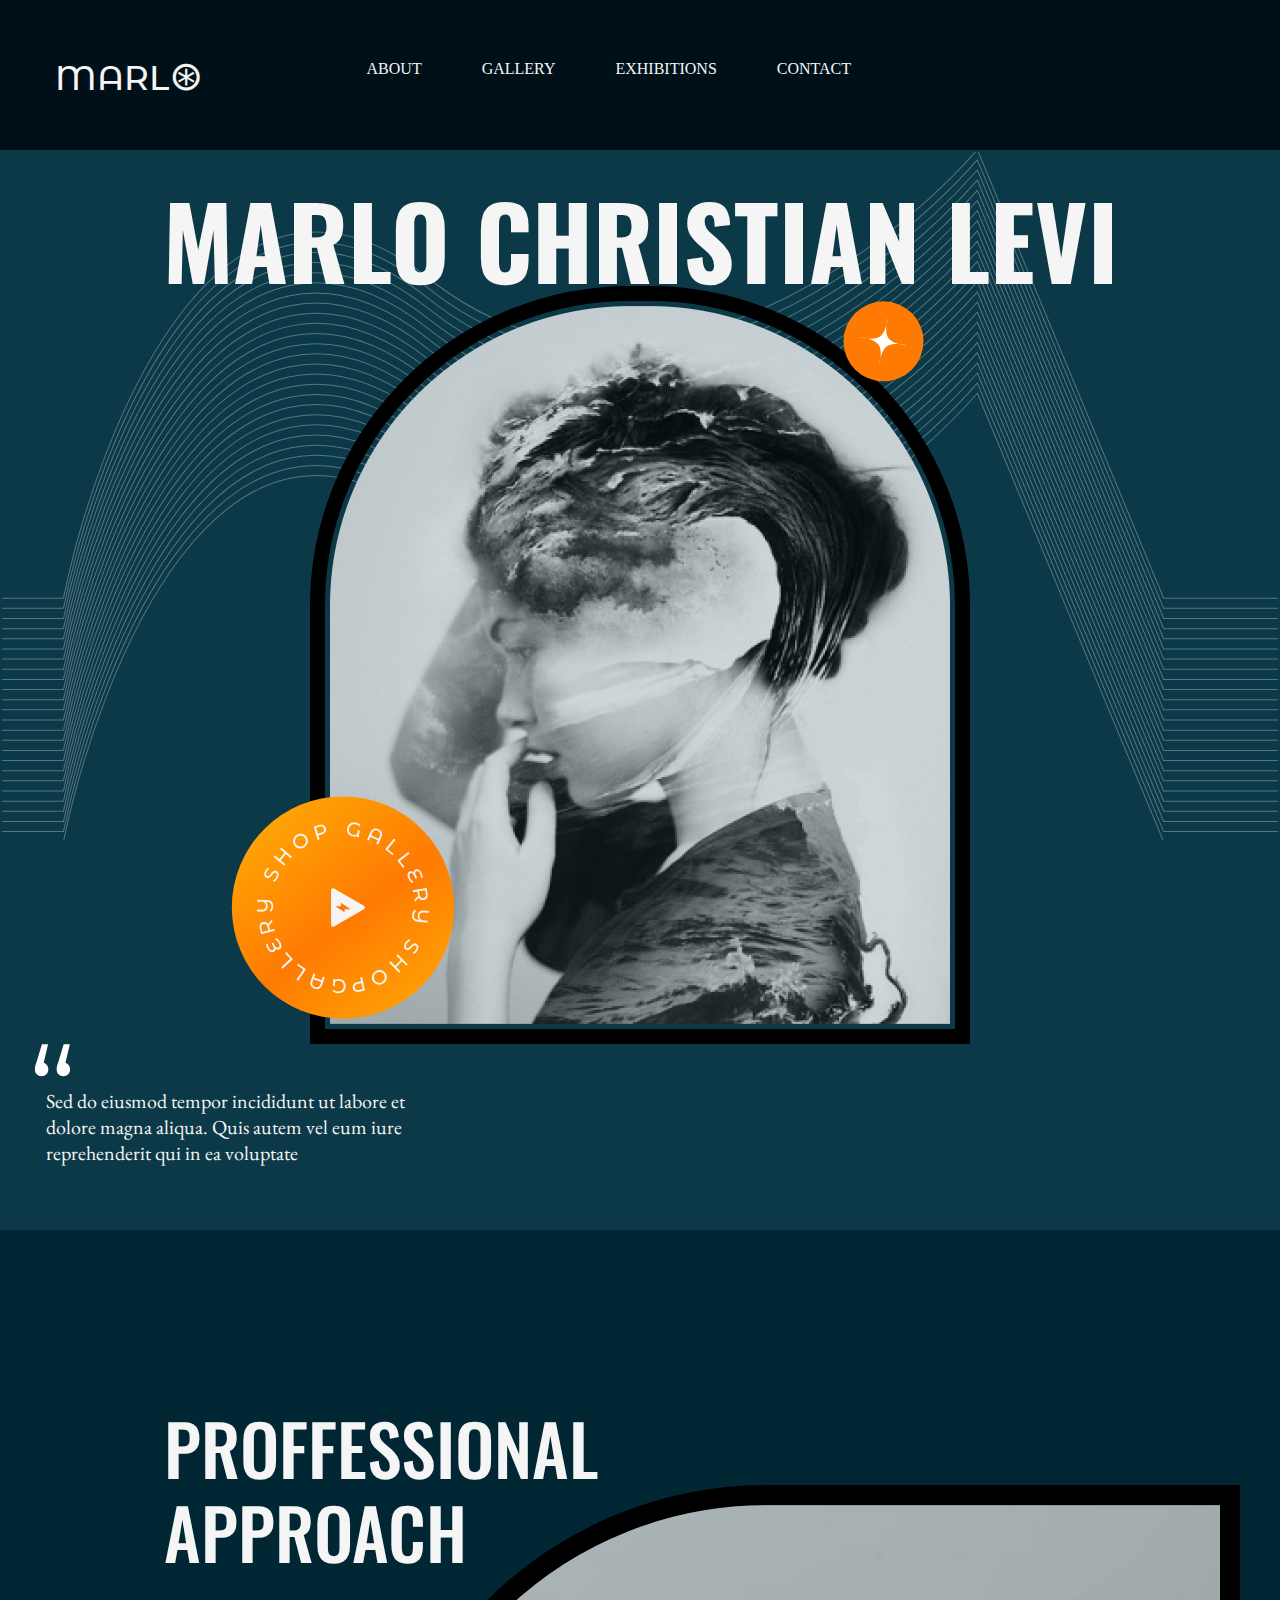
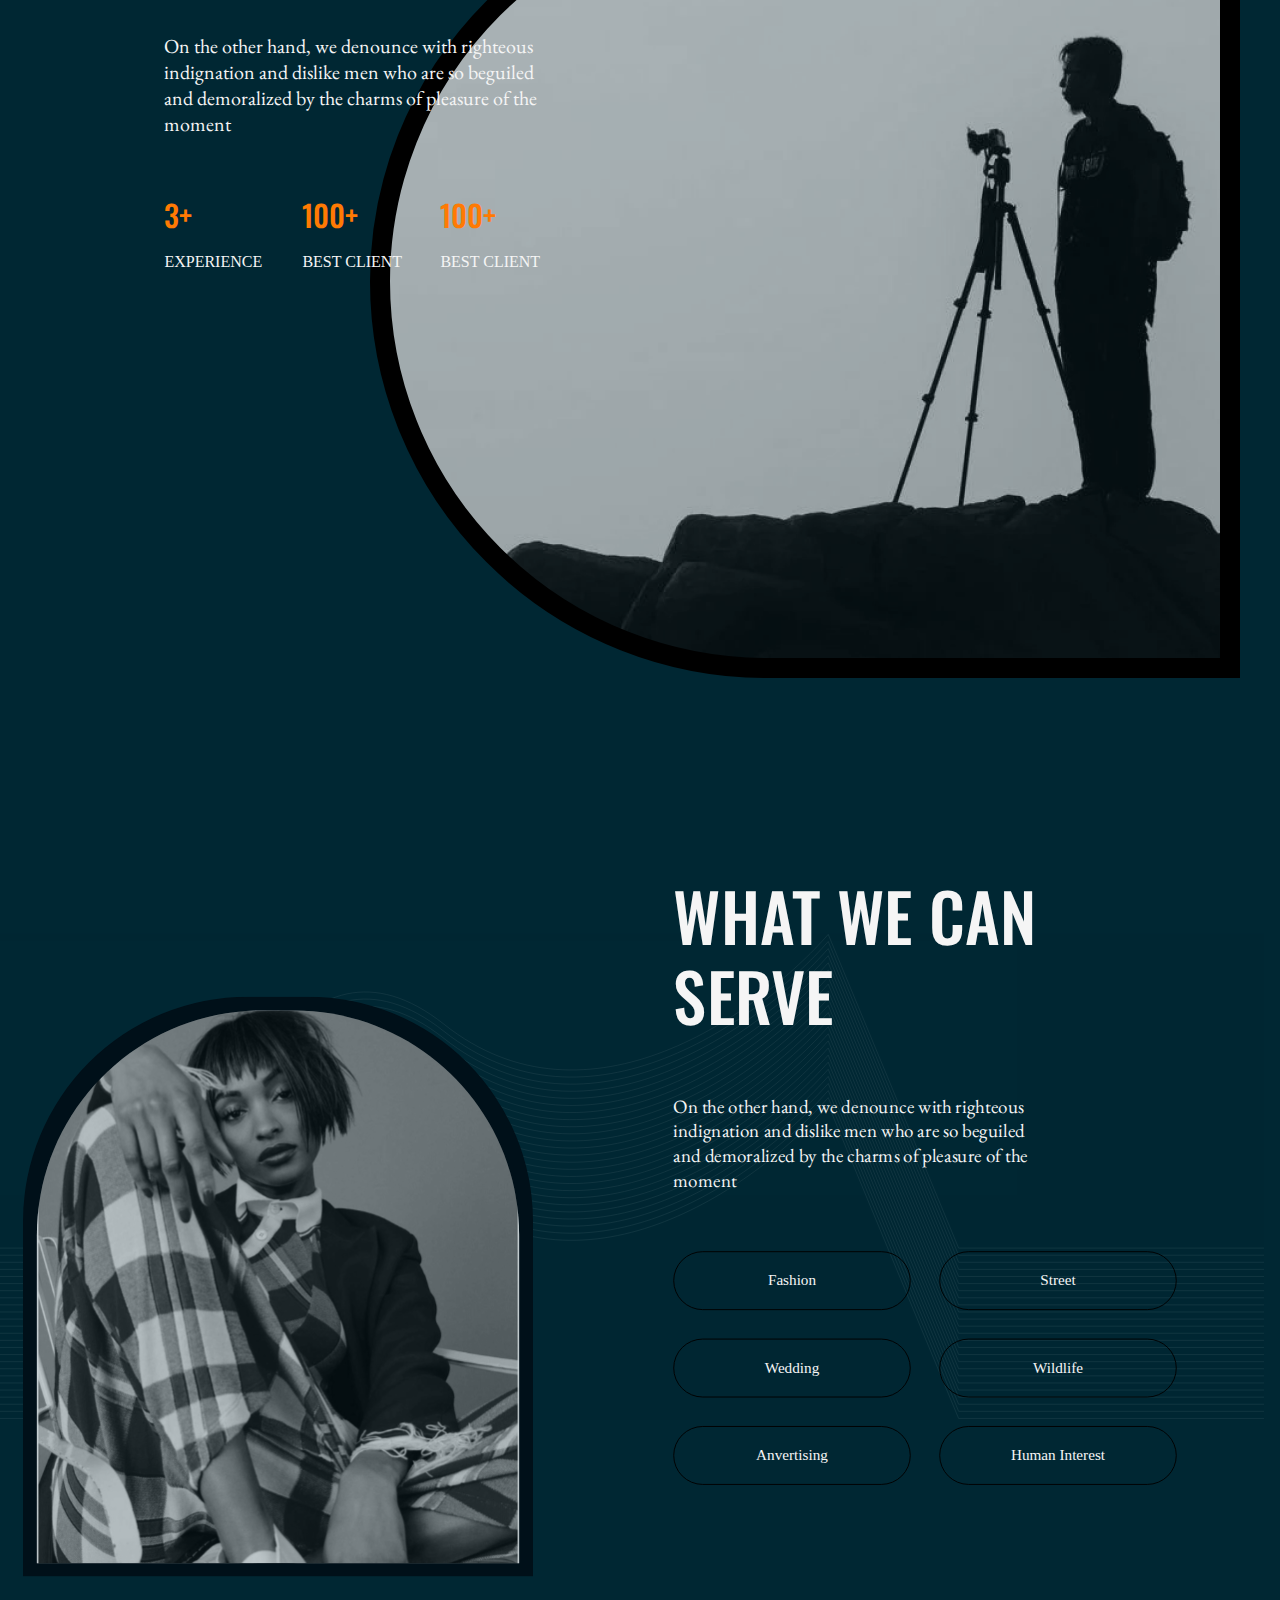
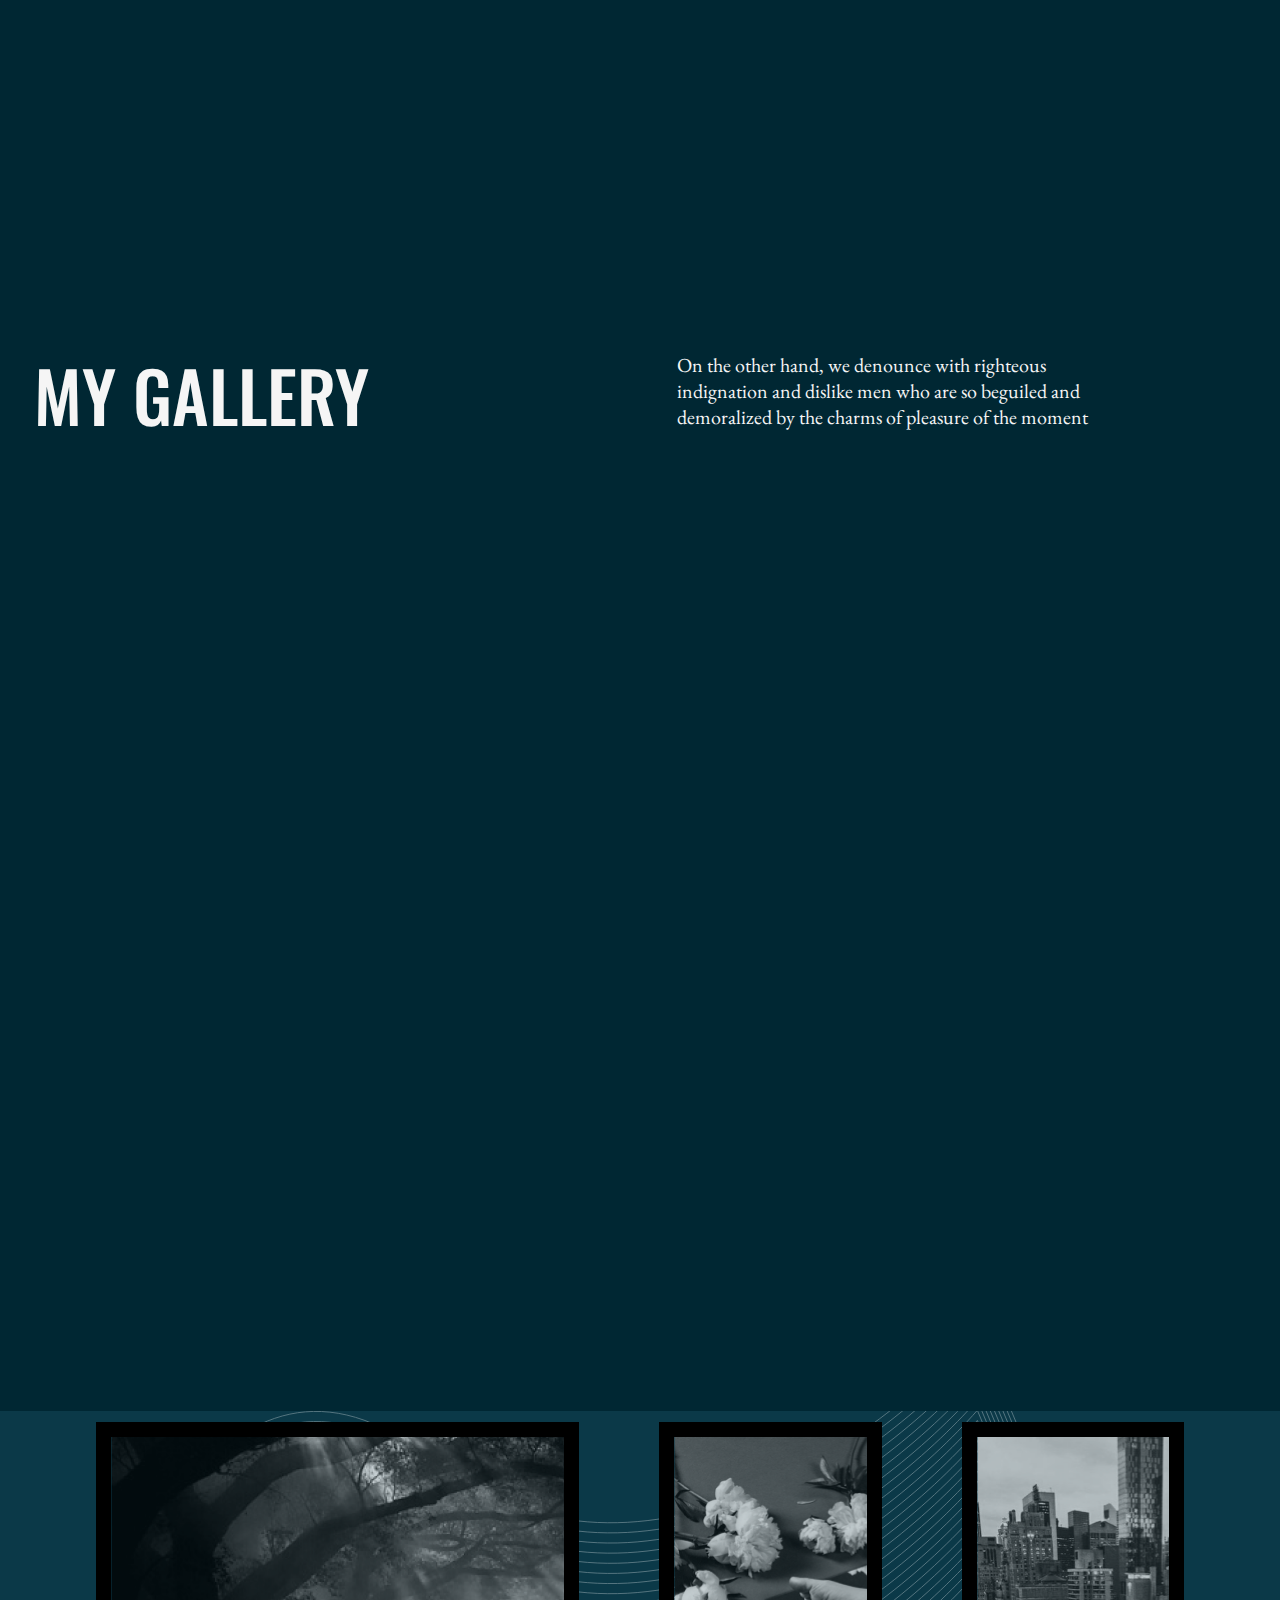
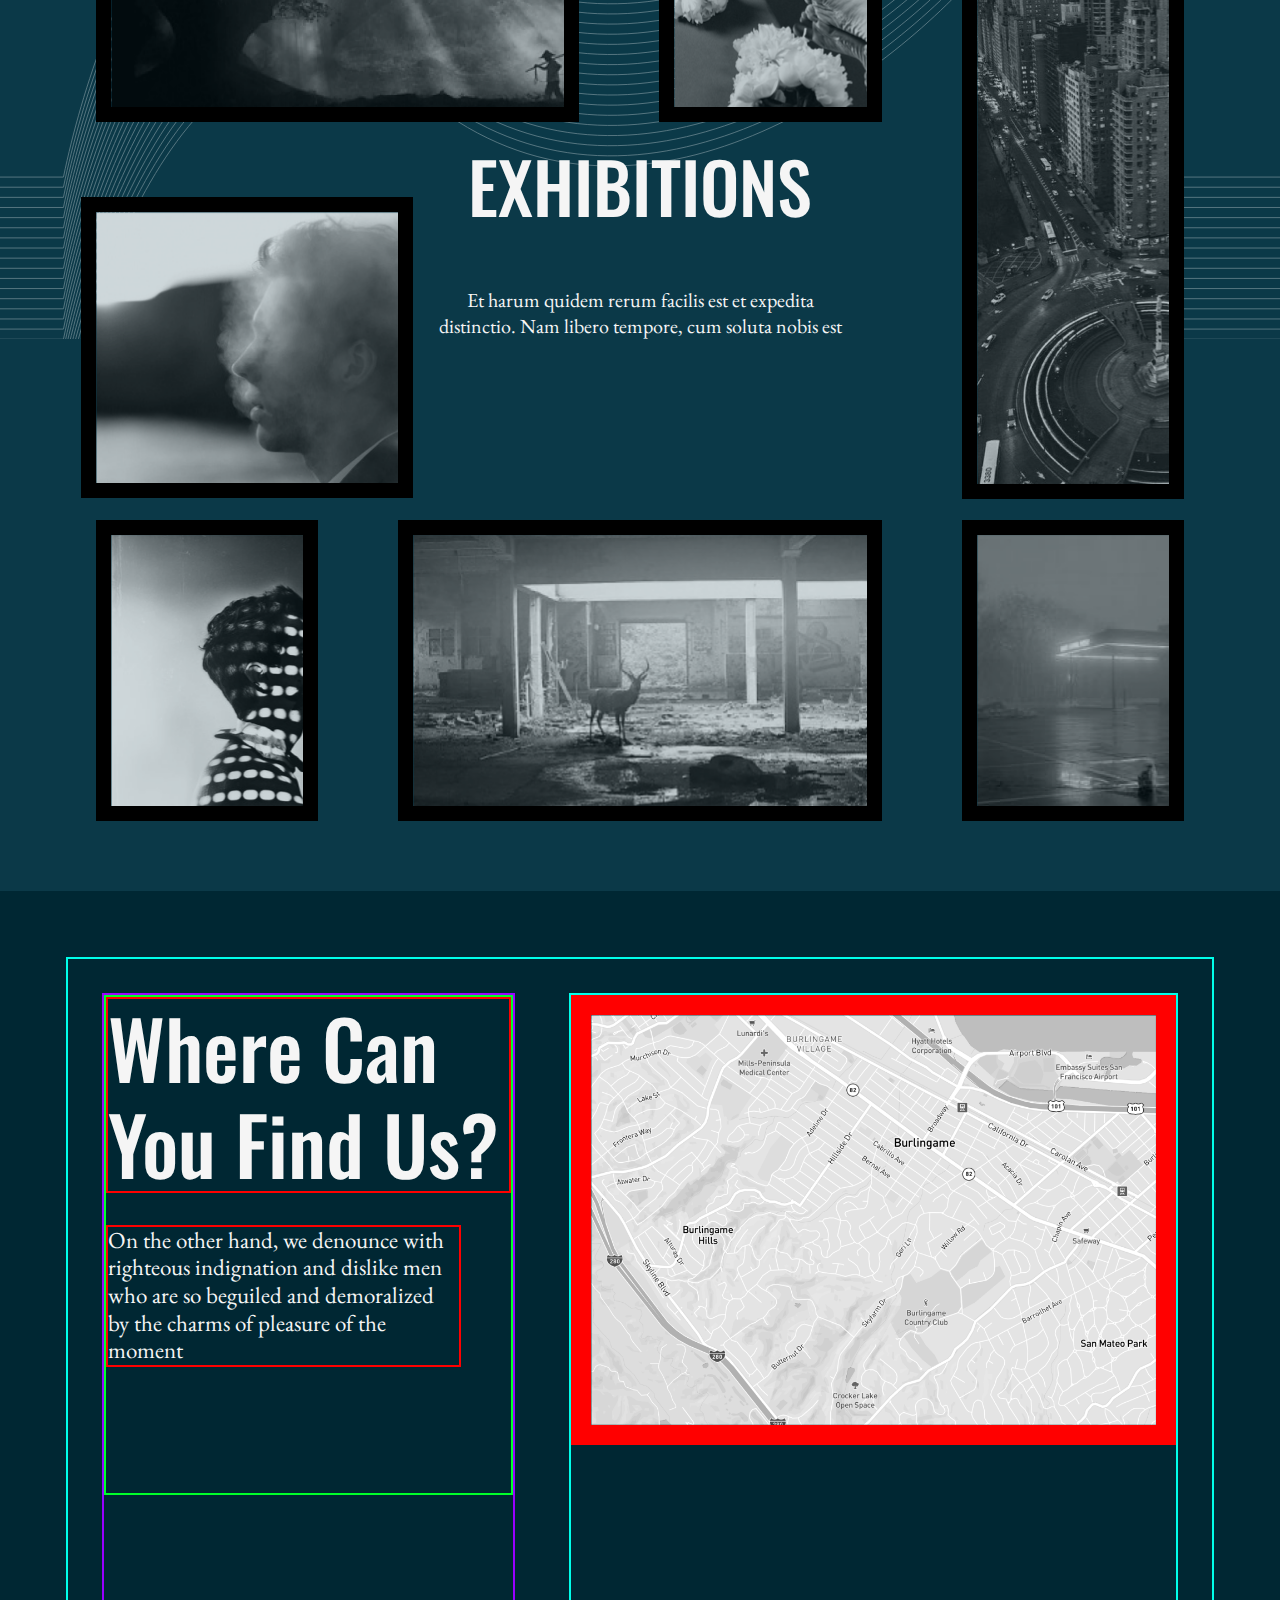
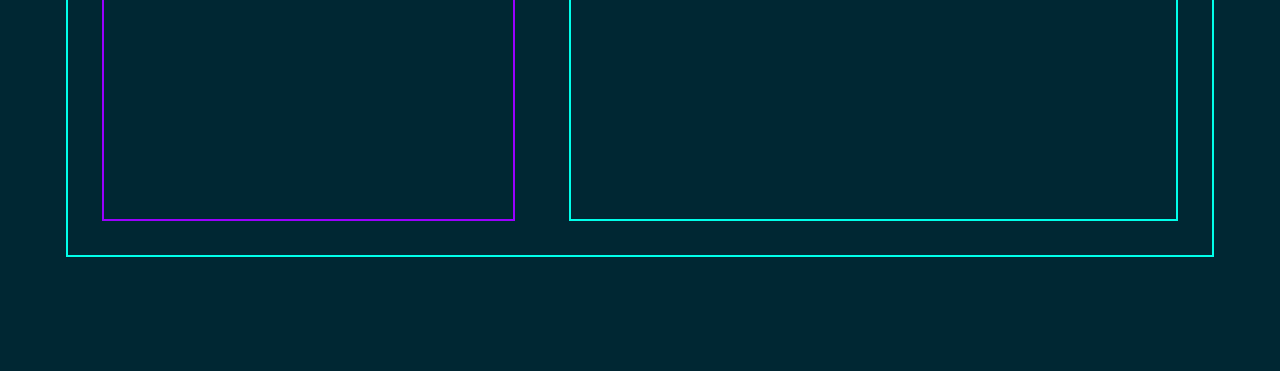
==== commit ba72135f: ".." ====
--- a/wood-product-service/pages/home/index.html
+++ b/wood-product-service/pages/home/index.html
@@ -310,98 +310,115 @@
     <div class="page5">
       <article id="contact">
         <div class="page5__container">
-          <div class="page5__content">
-            <div class="content__info">
+          
+          <div class="container__text-p5">
+            <div class="text-p5">
               <h1>Where Can You Find Us?</h1>
               <p>On the other hand, we denounce with righteous indignation and dislike men who are so beguiled and
                 demoralized by the charms of pleasure of the moment</p>
-              <div class="contacts">
-                <p class="phone-number">+01-234-456-789</p>
-                <p class="email">yourmail@marlophotography.com</p>
-              </div>
-
-            </div>
-            <div class="content__map">
-              <div class="local">
-                <p>Street Alturas Dr, Burlingame Hills 12893.<span>Canada</span> </p>
-              </div>
-            </div>
-
-
+            </div>
+          </div>
+          <div class="container__pick-p5">
+            <img src="../../pictures/Rectangle 594(1).png">
           </div>
 
         </div>
     </div>
+
+
+
+    <!-- <div class="page5__content">
+      <div class="content__info">
+        <h1>Where Can You Find Us?</h1>
+        <p>On the other hand, we denounce with righteous indignation and dislike men who are so beguiled and
+          demoralized by the charms of pleasure of the moment</p>
+        <div class="contacts">
+          <p class="phone-number">+01-234-456-789</p>
+          <p class="email">yourmail@marlophotography.com</p>
+        </div>
+
+      </div>
+      <div class="content__map">
+        <div class="local">
+          <p>Street Alturas Dr, Burlingame Hills 12893.<span>Canada</span> </p>
+        </div>
+      </div>
+
+
+    </div> -->
+
+
+
+    <!-- <div class="page6">
+      <div class="page6__content">
+        <div class="content__info-p6">
+          <div class="info-6_group">
+            <h1>Quick Links</h1>
+            <li class="menu-item"><a href="#about">About</a></li>
+            <li class="menu-item"><a href="#gallery">Gallery</a></li>
+            <li class="menu-item"><a href="#exhibitions">Exhibitions</a></li>
+            <li class="menu-item"><a href="#contact">Contact</a></li>
+          </div>
+
+          <div class="info-6_group">
+            <div class="header-logo  logo_group ">Marl<span>&#8859;</span></div>
+            <div class="navigation-networks navigation-networks__group ">
+              <p>STAY TUNE FOR NEWS AND NEW WORK ON SOCIAL MEDIA</p>
+              <div class="navigation-networks-items">
+                <svg width="188" height="33" viewBox="0 0 188 33" fill="none" xmlns="http://www.w3.org/2000/svg">
+                  <rect x="-0.000732422" y="0.519531" width="32" height="32" fill="#FF7A03" />
+                  <g clip-path="url(#clip0_11_152)">
+                    <path fill-rule="evenodd" clip-rule="evenodd"
+                      d="M15.9993 8.51953C11.5826 8.51953 7.99927 12.1029 7.99927 16.5195C7.99927 20.9362 11.5826 24.5195 15.9993 24.5195C20.4073 24.5195 23.9993 20.9362 23.9993 16.5195C23.9993 12.1029 20.4073 8.51953 15.9993 8.51953ZM21.2833 12.2069C22.2682 13.4064 22.8133 14.9068 22.8279 16.4589C22.6026 16.4155 20.3466 15.9555 18.0733 16.2422C18.0206 16.1289 17.9773 16.0075 17.9253 15.8862C17.7839 15.5525 17.6336 15.2226 17.4746 14.8969C19.9906 13.8729 21.1359 12.3982 21.2833 12.2069ZM15.9993 9.7002C17.7346 9.7002 19.3226 10.3502 20.5286 11.4175C20.4073 11.5909 19.3746 12.9709 16.9453 13.8815C15.8253 11.8255 14.5853 10.1415 14.3939 9.88153C14.9201 9.75866 15.4589 9.69758 15.9993 9.69953V9.7002ZM13.0926 10.3415C13.2746 10.5849 14.4893 12.2769 15.6259 14.2895C12.4326 15.1402 9.6126 15.1229 9.30927 15.1229C9.75193 13.0055 11.1839 11.2442 13.0926 10.3415ZM9.16193 16.5282V16.3202C9.45727 16.3289 12.7713 16.3722 16.1819 15.3482C16.3813 15.7302 16.5633 16.1202 16.7366 16.5109C16.6499 16.5369 16.5546 16.5629 16.4679 16.5889C12.9453 17.7255 11.0706 20.8315 10.9146 21.0922C9.78621 19.8399 9.1618 18.2139 9.16193 16.5282ZM15.9993 23.3569C14.4806 23.3593 13.005 22.8522 11.8086 21.9169C11.9299 21.6649 13.3179 18.9922 17.1706 17.6475C17.1879 17.6389 17.1973 17.6389 17.2139 17.6302C18.1773 20.1202 18.5673 22.2115 18.6719 22.8102C17.8473 23.1662 16.9453 23.3569 15.9993 23.3569ZM19.8086 22.1855C19.7393 21.7689 19.3746 19.7735 18.4806 17.3175C20.6239 16.9795 22.4979 17.5349 22.7326 17.6129C22.4373 19.5129 21.3439 21.1529 19.8086 22.1855Z"
+                      fill="white" />
+                  </g>
+                  <rect x="51.9993" y="0.519531" width="32" height="32" fill="#FF7A03" />
+                  <g clip-path="url(#clip1_11_152)">
+                    <path fill-rule="evenodd" clip-rule="evenodd"
+                      d="M64.976 9.23028C65.758 9.19428 66.0073 9.18628 67.9993 9.18628C69.9913 9.18628 70.2406 9.19495 71.022 9.23028C71.8033 9.26561 72.3366 9.39028 72.8033 9.57095C73.292 9.75561 73.7353 10.0443 74.102 10.4176C74.4753 10.7836 74.7633 11.2263 74.9473 11.7156C75.1286 12.1823 75.2526 12.7156 75.2886 13.4956C75.3246 14.2789 75.3326 14.5283 75.3326 16.5196C75.3326 18.5116 75.324 18.7609 75.2886 19.5429C75.2533 20.3229 75.1286 20.8563 74.9473 21.3229C74.7633 21.8123 74.4748 22.2557 74.102 22.6223C73.7353 22.9956 73.292 23.2836 72.8033 23.4676C72.3366 23.6489 71.8033 23.7729 71.0233 23.8089C70.2406 23.8449 69.9913 23.8529 67.9993 23.8529C66.0073 23.8529 65.758 23.8443 64.976 23.8089C64.196 23.7736 63.6626 23.6489 63.196 23.4676C62.7066 23.2836 62.2632 22.9951 61.8966 22.6223C61.5235 22.2561 61.2348 21.8129 61.0506 21.3236C60.87 20.8569 60.746 20.3236 60.71 19.5436C60.674 18.7603 60.666 18.5109 60.666 16.5196C60.666 14.5276 60.6746 14.2783 60.71 13.4969C60.7453 12.7156 60.87 12.1823 61.0506 11.7156C61.2351 11.2263 61.524 10.7832 61.8973 10.4169C62.2633 10.0439 62.7063 9.75524 63.1953 9.57095C63.662 9.39028 64.1953 9.26628 64.9753 9.23028H64.976ZM70.9626 10.5503C70.1893 10.5149 69.9573 10.5076 67.9993 10.5076C66.0413 10.5076 65.8093 10.5149 65.036 10.5503C64.3206 10.5829 63.9326 10.7023 63.674 10.8029C63.332 10.9363 63.0873 11.0943 62.8306 11.3509C62.5873 11.5876 62.4001 11.8758 62.2826 12.1943C62.182 12.4529 62.0626 12.8409 62.03 13.5563C61.9946 14.3296 61.9873 14.5616 61.9873 16.5196C61.9873 18.4776 61.9946 18.7096 62.03 19.4829C62.0626 20.1983 62.182 20.5863 62.2826 20.8449C62.4 21.1629 62.5873 21.4516 62.8306 21.6883C63.0673 21.9316 63.356 22.1189 63.674 22.2363C63.9326 22.3369 64.3206 22.4563 65.036 22.4889C65.8093 22.5243 66.0406 22.5316 67.9993 22.5316C69.958 22.5316 70.1893 22.5243 70.9626 22.4889C71.678 22.4563 72.066 22.3369 72.3246 22.2363C72.6666 22.1029 72.9113 21.9449 73.168 21.6883C73.4113 21.4516 73.5986 21.1629 73.716 20.8449C73.8166 20.5863 73.936 20.1983 73.9686 19.4829C74.004 18.7096 74.0113 18.4776 74.0113 16.5196C74.0113 14.5616 74.004 14.3296 73.9686 13.5563C73.936 12.8409 73.8166 12.4529 73.716 12.1943C73.5826 11.8523 73.4246 11.6076 73.168 11.3509C72.9312 11.1077 72.6431 10.9204 72.3246 10.8029C72.066 10.7023 71.678 10.5829 70.9626 10.5503ZM67.0626 18.7803C67.5857 18.998 68.1682 19.0274 68.7106 18.8634C69.2529 18.6994 69.7215 18.3522 70.0364 17.8811C70.3512 17.41 70.4927 16.8442 70.4367 16.2803C70.3806 15.7165 70.1306 15.1896 69.7293 14.7896C69.4734 14.5339 69.1641 14.3382 68.8235 14.2164C68.4829 14.0946 68.1196 14.0499 67.7596 14.0854C67.3997 14.1209 67.0521 14.2357 66.7418 14.4217C66.4316 14.6077 66.1665 14.8601 65.9655 15.1608C65.7645 15.4616 65.6327 15.8031 65.5796 16.1609C65.5265 16.5187 65.5534 16.8838 65.6583 17.23C65.7632 17.5761 65.9436 17.8947 66.1864 18.1628C66.4293 18.4308 66.7285 18.6417 67.0626 18.7803ZM65.334 13.8543C65.684 13.5043 66.0995 13.2266 66.5568 13.0372C67.0141 12.8478 67.5043 12.7503 67.9993 12.7503C68.4943 12.7503 68.9844 12.8478 69.4418 13.0372C69.8991 13.2266 70.3146 13.5043 70.6646 13.8543C71.0146 14.2043 71.2923 14.6198 71.4817 15.0771C71.6711 15.5345 71.7686 16.0246 71.7686 16.5196C71.7686 17.0146 71.6711 17.5048 71.4817 17.9621C71.2923 18.4194 71.0146 18.8349 70.6646 19.1849C69.9577 19.8918 68.999 20.289 67.9993 20.289C66.9996 20.289 66.0408 19.8918 65.334 19.1849C64.6271 18.4781 64.2299 17.5193 64.2299 16.5196C64.2299 15.5199 64.6271 14.5612 65.334 13.8543ZM72.6046 13.3116C72.6914 13.2298 72.7608 13.1314 72.8088 13.0223C72.8569 12.9131 72.8825 12.7955 72.8842 12.6762C72.886 12.557 72.8638 12.4386 72.8189 12.3282C72.7741 12.2177 72.7076 12.1173 72.6233 12.033C72.5389 11.9487 72.4386 11.8821 72.3281 11.8373C72.2176 11.7925 72.0992 11.7703 71.98 11.772C71.8608 11.7737 71.7431 11.7994 71.634 11.8474C71.5248 11.8954 71.4264 11.9649 71.3446 12.0516C71.1855 12.2203 71.0984 12.4444 71.1018 12.6762C71.1051 12.9081 71.1987 13.1295 71.3627 13.2935C71.5267 13.4575 71.7481 13.5511 71.98 13.5545C72.2119 13.5579 72.4359 13.4707 72.6046 13.3116Z"
+                      fill="white" />
+                  </g>
+                  <rect x="103.999" y="0.519531" width="32" height="32" fill="#FF7A03" />
+                  <g clip-path="url(#clip2_11_152)">
+                    <path
+                      d="M126.666 11.1861C126.666 11.1861 126.199 12.5861 125.333 13.4528C126.399 20.1195 119.066 24.9861 113.333 21.1861C114.799 21.2528 116.266 20.7861 117.333 19.8528C113.999 18.8528 112.333 14.9195 113.999 11.8528C115.466 13.5861 117.733 14.5861 119.999 14.5195C119.399 11.7195 122.666 10.1195 124.666 11.9861C125.399 11.9861 126.666 11.1861 126.666 11.1861Z"
+                      fill="white" stroke="white" stroke-linecap="round" stroke-linejoin="round" />
+                  </g>
+                  <rect x="155.999" y="0.519531" width="32" height="32" fill="#FF7A03" />
+                  <path
+                    d="M179.499 16.9757C179.499 16.9413 179.499 16.9022 179.498 16.8569C179.496 16.7304 179.493 16.5882 179.49 16.4366C179.477 16.0007 179.456 15.5663 179.421 15.1569C179.374 14.5929 179.306 14.1226 179.212 13.7694C179.113 13.4009 178.919 13.0648 178.649 12.7947C178.38 12.5247 178.044 12.3301 177.676 12.2304C177.234 12.1116 176.368 12.0382 175.149 11.9929C174.57 11.971 173.949 11.9569 173.329 11.9491C173.112 11.946 172.91 11.9444 172.729 11.9429H172.27C172.088 11.9444 171.887 11.946 171.67 11.9491C171.049 11.9569 170.429 11.971 169.849 11.9929C168.631 12.0397 167.763 12.1132 167.323 12.2304C166.954 12.3298 166.618 12.5243 166.349 12.7945C166.079 13.0646 165.885 13.4008 165.787 13.7694C165.691 14.1226 165.624 14.5929 165.577 15.1569C165.543 15.5663 165.521 16.0007 165.509 16.4366C165.504 16.5882 165.502 16.7304 165.501 16.8569C165.501 16.9022 165.499 16.9413 165.499 16.9757V17.0632C165.499 17.0976 165.499 17.1366 165.501 17.1819C165.502 17.3085 165.506 17.4507 165.509 17.6022C165.521 18.0382 165.543 18.4726 165.577 18.8819C165.624 19.446 165.693 19.9163 165.787 20.2694C165.987 21.0179 166.574 21.6085 167.323 21.8085C167.763 21.9272 168.631 22.0007 169.849 22.046C170.429 22.0679 171.049 22.0819 171.67 22.0897C171.887 22.0929 172.088 22.0944 172.27 22.096H172.729C172.91 22.0944 173.112 22.0929 173.329 22.0897C173.949 22.0819 174.57 22.0679 175.149 22.046C176.368 21.9991 177.235 21.9257 177.676 21.8085C178.424 21.6085 179.012 21.0194 179.212 20.2694C179.307 19.9163 179.374 19.446 179.421 18.8819C179.456 18.4726 179.477 18.0382 179.49 17.6022C179.495 17.4507 179.496 17.3085 179.498 17.1819C179.498 17.1366 179.499 17.0976 179.499 17.0632V16.9757ZM178.374 17.0569C178.374 17.0897 178.374 17.1257 178.373 17.1679C178.371 17.2897 178.368 17.4241 178.365 17.5694C178.354 17.9851 178.332 18.4007 178.299 18.7866C178.257 19.2897 178.198 19.7022 178.124 19.9788C178.027 20.3397 177.743 20.6257 177.384 20.721C177.056 20.8085 176.229 20.8788 175.106 20.921C174.537 20.9429 173.924 20.9569 173.313 20.9647C173.099 20.9679 172.901 20.9694 172.723 20.9694H172.276L171.685 20.9647C171.074 20.9569 170.463 20.9429 169.893 20.921C168.77 20.8772 167.941 20.8085 167.615 20.721C167.256 20.6241 166.971 20.3397 166.874 19.9788C166.801 19.7022 166.741 19.2897 166.699 18.7866C166.666 18.4007 166.646 17.9851 166.634 17.5694C166.629 17.4241 166.627 17.2882 166.626 17.1679C166.626 17.1257 166.624 17.0882 166.624 17.0569V16.9819C166.624 16.9491 166.624 16.9132 166.626 16.871C166.627 16.7491 166.631 16.6147 166.634 16.4694C166.645 16.0538 166.666 15.6382 166.699 15.2522C166.741 14.7491 166.801 14.3366 166.874 14.0601C166.971 13.6991 167.256 13.4132 167.615 13.3179C167.943 13.2304 168.77 13.1601 169.893 13.1179C170.462 13.096 171.074 13.0819 171.685 13.0741C171.899 13.071 172.098 13.0694 172.276 13.0694H172.723L173.313 13.0741C173.924 13.0819 174.535 13.096 175.106 13.1179C176.229 13.1616 177.057 13.2304 177.384 13.3179C177.743 13.4147 178.027 13.6991 178.124 14.0601C178.198 14.3366 178.257 14.7491 178.299 15.2522C178.332 15.6382 178.352 16.0538 178.365 16.4694C178.37 16.6147 178.371 16.7507 178.373 16.871C178.373 16.9132 178.374 16.9507 178.374 16.9819V17.0569ZM171.109 19.1132L174.734 17.0038L171.109 14.9257V19.1132Z"
+                    fill="white" />
+                  <defs>
+                    <clipPath id="clip0_11_152">
+                      <rect width="16" height="16" fill="white" transform="translate(7.99927 8.51953)" />
+                    </clipPath>
+                    <clipPath id="clip1_11_152">
+                      <rect width="16" height="16" fill="white" transform="translate(59.9993 8.51953)" />
+                    </clipPath>
+                    <clipPath id="clip2_11_152">
+                      <rect width="16" height="16" fill="white" transform="translate(111.999 8.51953)" />
+                    </clipPath>
+                  </defs>
+                </svg>
+              </div>
+            </div>
+          </div>
+          <div class="info-6_group info-6_group_last">
+            <h1>Social Media</h1>
+            <li class="menu-item">Facebook</li>
+            <li class="menu-item">Instagram</li>
+            <li class="menu-item">Youtube</li>
+            <li class="menu-item">Tiktok</li>
+          </div>
+
+        </div>
+      </div>
+      <div class="footer">
+        © 2022 Photography. All Rights Reserved. With love by Elmous
+      </div>
+    </div> -->
+
   </div>
-  <div class="page6">
-    <div class="page6__content">
-      <div class="content__info-p6">
-        <div class="info-6_group">
-          <h1>Quick Links</h1>
-          <li class="menu-item"><a href="#about">About</a></li>
-          <li class="menu-item"><a href="#gallery">Gallery</a></li>
-          <li class="menu-item"><a href="#exhibitions">Exhibitions</a></li>
-          <li class="menu-item"><a href="#contact">Contact</a></li>
-        </div>
-
-        <div class="info-6_group">
-          <div class="header-logo  logo_group ">Marl<span>&#8859;</span></div>
-          <div class="navigation-networks navigation-networks__group ">
-            <p>STAY TUNE FOR NEWS AND NEW WORK ON SOCIAL MEDIA</p>
-            <div class="navigation-networks-items">
-              <svg width="188" height="33" viewBox="0 0 188 33" fill="none" xmlns="http://www.w3.org/2000/svg">
-                <rect x="-0.000732422" y="0.519531" width="32" height="32" fill="#FF7A03" />
-                <g clip-path="url(#clip0_11_152)">
-                  <path fill-rule="evenodd" clip-rule="evenodd"
-                    d="M15.9993 8.51953C11.5826 8.51953 7.99927 12.1029 7.99927 16.5195C7.99927 20.9362 11.5826 24.5195 15.9993 24.5195C20.4073 24.5195 23.9993 20.9362 23.9993 16.5195C23.9993 12.1029 20.4073 8.51953 15.9993 8.51953ZM21.2833 12.2069C22.2682 13.4064 22.8133 14.9068 22.8279 16.4589C22.6026 16.4155 20.3466 15.9555 18.0733 16.2422C18.0206 16.1289 17.9773 16.0075 17.9253 15.8862C17.7839 15.5525 17.6336 15.2226 17.4746 14.8969C19.9906 13.8729 21.1359 12.3982 21.2833 12.2069ZM15.9993 9.7002C17.7346 9.7002 19.3226 10.3502 20.5286 11.4175C20.4073 11.5909 19.3746 12.9709 16.9453 13.8815C15.8253 11.8255 14.5853 10.1415 14.3939 9.88153C14.9201 9.75866 15.4589 9.69758 15.9993 9.69953V9.7002ZM13.0926 10.3415C13.2746 10.5849 14.4893 12.2769 15.6259 14.2895C12.4326 15.1402 9.6126 15.1229 9.30927 15.1229C9.75193 13.0055 11.1839 11.2442 13.0926 10.3415ZM9.16193 16.5282V16.3202C9.45727 16.3289 12.7713 16.3722 16.1819 15.3482C16.3813 15.7302 16.5633 16.1202 16.7366 16.5109C16.6499 16.5369 16.5546 16.5629 16.4679 16.5889C12.9453 17.7255 11.0706 20.8315 10.9146 21.0922C9.78621 19.8399 9.1618 18.2139 9.16193 16.5282ZM15.9993 23.3569C14.4806 23.3593 13.005 22.8522 11.8086 21.9169C11.9299 21.6649 13.3179 18.9922 17.1706 17.6475C17.1879 17.6389 17.1973 17.6389 17.2139 17.6302C18.1773 20.1202 18.5673 22.2115 18.6719 22.8102C17.8473 23.1662 16.9453 23.3569 15.9993 23.3569ZM19.8086 22.1855C19.7393 21.7689 19.3746 19.7735 18.4806 17.3175C20.6239 16.9795 22.4979 17.5349 22.7326 17.6129C22.4373 19.5129 21.3439 21.1529 19.8086 22.1855Z"
-                    fill="white" />
-                </g>
-                <rect x="51.9993" y="0.519531" width="32" height="32" fill="#FF7A03" />
-                <g clip-path="url(#clip1_11_152)">
-                  <path fill-rule="evenodd" clip-rule="evenodd"
-                    d="M64.976 9.23028C65.758 9.19428 66.0073 9.18628 67.9993 9.18628C69.9913 9.18628 70.2406 9.19495 71.022 9.23028C71.8033 9.26561 72.3366 9.39028 72.8033 9.57095C73.292 9.75561 73.7353 10.0443 74.102 10.4176C74.4753 10.7836 74.7633 11.2263 74.9473 11.7156C75.1286 12.1823 75.2526 12.7156 75.2886 13.4956C75.3246 14.2789 75.3326 14.5283 75.3326 16.5196C75.3326 18.5116 75.324 18.7609 75.2886 19.5429C75.2533 20.3229 75.1286 20.8563 74.9473 21.3229C74.7633 21.8123 74.4748 22.2557 74.102 22.6223C73.7353 22.9956 73.292 23.2836 72.8033 23.4676C72.3366 23.6489 71.8033 23.7729 71.0233 23.8089C70.2406 23.8449 69.9913 23.8529 67.9993 23.8529C66.0073 23.8529 65.758 23.8443 64.976 23.8089C64.196 23.7736 63.6626 23.6489 63.196 23.4676C62.7066 23.2836 62.2632 22.9951 61.8966 22.6223C61.5235 22.2561 61.2348 21.8129 61.0506 21.3236C60.87 20.8569 60.746 20.3236 60.71 19.5436C60.674 18.7603 60.666 18.5109 60.666 16.5196C60.666 14.5276 60.6746 14.2783 60.71 13.4969C60.7453 12.7156 60.87 12.1823 61.0506 11.7156C61.2351 11.2263 61.524 10.7832 61.8973 10.4169C62.2633 10.0439 62.7063 9.75524 63.1953 9.57095C63.662 9.39028 64.1953 9.26628 64.9753 9.23028H64.976ZM70.9626 10.5503C70.1893 10.5149 69.9573 10.5076 67.9993 10.5076C66.0413 10.5076 65.8093 10.5149 65.036 10.5503C64.3206 10.5829 63.9326 10.7023 63.674 10.8029C63.332 10.9363 63.0873 11.0943 62.8306 11.3509C62.5873 11.5876 62.4001 11.8758 62.2826 12.1943C62.182 12.4529 62.0626 12.8409 62.03 13.5563C61.9946 14.3296 61.9873 14.5616 61.9873 16.5196C61.9873 18.4776 61.9946 18.7096 62.03 19.4829C62.0626 20.1983 62.182 20.5863 62.2826 20.8449C62.4 21.1629 62.5873 21.4516 62.8306 21.6883C63.0673 21.9316 63.356 22.1189 63.674 22.2363C63.9326 22.3369 64.3206 22.4563 65.036 22.4889C65.8093 22.5243 66.0406 22.5316 67.9993 22.5316C69.958 22.5316 70.1893 22.5243 70.9626 22.4889C71.678 22.4563 72.066 22.3369 72.3246 22.2363C72.6666 22.1029 72.9113 21.9449 73.168 21.6883C73.4113 21.4516 73.5986 21.1629 73.716 20.8449C73.8166 20.5863 73.936 20.1983 73.9686 19.4829C74.004 18.7096 74.0113 18.4776 74.0113 16.5196C74.0113 14.5616 74.004 14.3296 73.9686 13.5563C73.936 12.8409 73.8166 12.4529 73.716 12.1943C73.5826 11.8523 73.4246 11.6076 73.168 11.3509C72.9312 11.1077 72.6431 10.9204 72.3246 10.8029C72.066 10.7023 71.678 10.5829 70.9626 10.5503ZM67.0626 18.7803C67.5857 18.998 68.1682 19.0274 68.7106 18.8634C69.2529 18.6994 69.7215 18.3522 70.0364 17.8811C70.3512 17.41 70.4927 16.8442 70.4367 16.2803C70.3806 15.7165 70.1306 15.1896 69.7293 14.7896C69.4734 14.5339 69.1641 14.3382 68.8235 14.2164C68.4829 14.0946 68.1196 14.0499 67.7596 14.0854C67.3997 14.1209 67.0521 14.2357 66.7418 14.4217C66.4316 14.6077 66.1665 14.8601 65.9655 15.1608C65.7645 15.4616 65.6327 15.8031 65.5796 16.1609C65.5265 16.5187 65.5534 16.8838 65.6583 17.23C65.7632 17.5761 65.9436 17.8947 66.1864 18.1628C66.4293 18.4308 66.7285 18.6417 67.0626 18.7803ZM65.334 13.8543C65.684 13.5043 66.0995 13.2266 66.5568 13.0372C67.0141 12.8478 67.5043 12.7503 67.9993 12.7503C68.4943 12.7503 68.9844 12.8478 69.4418 13.0372C69.8991 13.2266 70.3146 13.5043 70.6646 13.8543C71.0146 14.2043 71.2923 14.6198 71.4817 15.0771C71.6711 15.5345 71.7686 16.0246 71.7686 16.5196C71.7686 17.0146 71.6711 17.5048 71.4817 17.9621C71.2923 18.4194 71.0146 18.8349 70.6646 19.1849C69.9577 19.8918 68.999 20.289 67.9993 20.289C66.9996 20.289 66.0408 19.8918 65.334 19.1849C64.6271 18.4781 64.2299 17.5193 64.2299 16.5196C64.2299 15.5199 64.6271 14.5612 65.334 13.8543ZM72.6046 13.3116C72.6914 13.2298 72.7608 13.1314 72.8088 13.0223C72.8569 12.9131 72.8825 12.7955 72.8842 12.6762C72.886 12.557 72.8638 12.4386 72.8189 12.3282C72.7741 12.2177 72.7076 12.1173 72.6233 12.033C72.5389 11.9487 72.4386 11.8821 72.3281 11.8373C72.2176 11.7925 72.0992 11.7703 71.98 11.772C71.8608 11.7737 71.7431 11.7994 71.634 11.8474C71.5248 11.8954 71.4264 11.9649 71.3446 12.0516C71.1855 12.2203 71.0984 12.4444 71.1018 12.6762C71.1051 12.9081 71.1987 13.1295 71.3627 13.2935C71.5267 13.4575 71.7481 13.5511 71.98 13.5545C72.2119 13.5579 72.4359 13.4707 72.6046 13.3116Z"
-                    fill="white" />
-                </g>
-                <rect x="103.999" y="0.519531" width="32" height="32" fill="#FF7A03" />
-                <g clip-path="url(#clip2_11_152)">
-                  <path
-                    d="M126.666 11.1861C126.666 11.1861 126.199 12.5861 125.333 13.4528C126.399 20.1195 119.066 24.9861 113.333 21.1861C114.799 21.2528 116.266 20.7861 117.333 19.8528C113.999 18.8528 112.333 14.9195 113.999 11.8528C115.466 13.5861 117.733 14.5861 119.999 14.5195C119.399 11.7195 122.666 10.1195 124.666 11.9861C125.399 11.9861 126.666 11.1861 126.666 11.1861Z"
-                    fill="white" stroke="white" stroke-linecap="round" stroke-linejoin="round" />
-                </g>
-                <rect x="155.999" y="0.519531" width="32" height="32" fill="#FF7A03" />
-                <path
-                  d="M179.499 16.9757C179.499 16.9413 179.499 16.9022 179.498 16.8569C179.496 16.7304 179.493 16.5882 179.49 16.4366C179.477 16.0007 179.456 15.5663 179.421 15.1569C179.374 14.5929 179.306 14.1226 179.212 13.7694C179.113 13.4009 178.919 13.0648 178.649 12.7947C178.38 12.5247 178.044 12.3301 177.676 12.2304C177.234 12.1116 176.368 12.0382 175.149 11.9929C174.57 11.971 173.949 11.9569 173.329 11.9491C173.112 11.946 172.91 11.9444 172.729 11.9429H172.27C172.088 11.9444 171.887 11.946 171.67 11.9491C171.049 11.9569 170.429 11.971 169.849 11.9929C168.631 12.0397 167.763 12.1132 167.323 12.2304C166.954 12.3298 166.618 12.5243 166.349 12.7945C166.079 13.0646 165.885 13.4008 165.787 13.7694C165.691 14.1226 165.624 14.5929 165.577 15.1569C165.543 15.5663 165.521 16.0007 165.509 16.4366C165.504 16.5882 165.502 16.7304 165.501 16.8569C165.501 16.9022 165.499 16.9413 165.499 16.9757V17.0632C165.499 17.0976 165.499 17.1366 165.501 17.1819C165.502 17.3085 165.506 17.4507 165.509 17.6022C165.521 18.0382 165.543 18.4726 165.577 18.8819C165.624 19.446 165.693 19.9163 165.787 20.2694C165.987 21.0179 166.574 21.6085 167.323 21.8085C167.763 21.9272 168.631 22.0007 169.849 22.046C170.429 22.0679 171.049 22.0819 171.67 22.0897C171.887 22.0929 172.088 22.0944 172.27 22.096H172.729C172.91 22.0944 173.112 22.0929 173.329 22.0897C173.949 22.0819 174.57 22.0679 175.149 22.046C176.368 21.9991 177.235 21.9257 177.676 21.8085C178.424 21.6085 179.012 21.0194 179.212 20.2694C179.307 19.9163 179.374 19.446 179.421 18.8819C179.456 18.4726 179.477 18.0382 179.49 17.6022C179.495 17.4507 179.496 17.3085 179.498 17.1819C179.498 17.1366 179.499 17.0976 179.499 17.0632V16.9757ZM178.374 17.0569C178.374 17.0897 178.374 17.1257 178.373 17.1679C178.371 17.2897 178.368 17.4241 178.365 17.5694C178.354 17.9851 178.332 18.4007 178.299 18.7866C178.257 19.2897 178.198 19.7022 178.124 19.9788C178.027 20.3397 177.743 20.6257 177.384 20.721C177.056 20.8085 176.229 20.8788 175.106 20.921C174.537 20.9429 173.924 20.9569 173.313 20.9647C173.099 20.9679 172.901 20.9694 172.723 20.9694H172.276L171.685 20.9647C171.074 20.9569 170.463 20.9429 169.893 20.921C168.77 20.8772 167.941 20.8085 167.615 20.721C167.256 20.6241 166.971 20.3397 166.874 19.9788C166.801 19.7022 166.741 19.2897 166.699 18.7866C166.666 18.4007 166.646 17.9851 166.634 17.5694C166.629 17.4241 166.627 17.2882 166.626 17.1679C166.626 17.1257 166.624 17.0882 166.624 17.0569V16.9819C166.624 16.9491 166.624 16.9132 166.626 16.871C166.627 16.7491 166.631 16.6147 166.634 16.4694C166.645 16.0538 166.666 15.6382 166.699 15.2522C166.741 14.7491 166.801 14.3366 166.874 14.0601C166.971 13.6991 167.256 13.4132 167.615 13.3179C167.943 13.2304 168.77 13.1601 169.893 13.1179C170.462 13.096 171.074 13.0819 171.685 13.0741C171.899 13.071 172.098 13.0694 172.276 13.0694H172.723L173.313 13.0741C173.924 13.0819 174.535 13.096 175.106 13.1179C176.229 13.1616 177.057 13.2304 177.384 13.3179C177.743 13.4147 178.027 13.6991 178.124 14.0601C178.198 14.3366 178.257 14.7491 178.299 15.2522C178.332 15.6382 178.352 16.0538 178.365 16.4694C178.37 16.6147 178.371 16.7507 178.373 16.871C178.373 16.9132 178.374 16.9507 178.374 16.9819V17.0569ZM171.109 19.1132L174.734 17.0038L171.109 14.9257V19.1132Z"
-                  fill="white" />
-                <defs>
-                  <clipPath id="clip0_11_152">
-                    <rect width="16" height="16" fill="white" transform="translate(7.99927 8.51953)" />
-                  </clipPath>
-                  <clipPath id="clip1_11_152">
-                    <rect width="16" height="16" fill="white" transform="translate(59.9993 8.51953)" />
-                  </clipPath>
-                  <clipPath id="clip2_11_152">
-                    <rect width="16" height="16" fill="white" transform="translate(111.999 8.51953)" />
-                  </clipPath>
-                </defs>
-              </svg>
-            </div>
-          </div>
-        </div>
-        <div class="info-6_group info-6_group_last">
-          <h1>Social Media</h1>
-          <li class="menu-item">Facebook</li>
-          <li class="menu-item">Instagram</li>
-          <li class="menu-item">Youtube</li>
-          <li class="menu-item">Tiktok</li>
-        </div>
-
-      </div>
-    </div>
-    <div class="footer">
-      © 2022 Photography. All Rights Reserved. With love by Elmous
-    </div>
-  </div>
-
   </div>
   </div>
   <script src="home.js"></script>
--- a/wood-product-service/styles/home.css
+++ b/wood-product-service/styles/home.css
@@ -1169,216 +1169,71 @@
   width: 100%;
   background: #002733;
   border: 2px solid #002733;
-
-
-
-}
-
-.page5__content {
-  width: 1595.35px;
-  height: 773.04px;
+  padding: 5%;
+
+
+
+}
+
+.page5__container {
+  width: 100%;
+  height: 900.04px;
   width: auto;
   padding: 34px;
-  margin: 10% auto;
+  margin: 0 auto;
   display: flex;
 
   justify-content: space-between;
-
-}
-
-.content__info {
-  display: flex;
-  flex-direction: column;
-  align-items: flex-start;
-  padding: 0px;
+  border: 2px solid rgb(0, 255, 234);
+
+}
+
+.container__pick-p5{
+ 
+  width: 70%;
+  height: auto;
+  margin-left: 5%;
+  border: 2px solid rgb(0, 255, 234);
+ 
+}
+.container__pick-p5 img{
+width: 100%;
+border: 20px solid red;
+
+}
+.container__text-p5{
+  width: auto;
+  height: 100%;
+  border: 2px solid rgb(153, 0, 255);
+}
+.text-p5{
+  width: auto;
+  height: 500px;
+  border: 2px solid red;
+  border: 2px solid rgb(0, 255, 42);
+  
+}
+.text-p5 h1{
+  line-height: 120%;
+  font-family: 'Oswald';
+  font-style: normal;
+  font-weight: 500;
+  font-size: 80px;
+  display: flex;
   gap: 60px;
-
-  width: 442.51px;
-  height: 464px;
-
-  /* Inside auto layout */
-  flex: none;
-  order: 0;
-  flex-grow: 0;
-}
-
-.content__info h1 {
-  width: 442.51px;
-  height: 168px;
-
-  /* H2 */
-  font-family: 'Oswald';
-  font-style: normal;
-  font-weight: 500;
-  font-size: 70px;
+  width: 405px;
+  border: 2px solid red;
+
+}
+.text-p5 p{
   line-height: 120%;
-
-  /* or 84px */
-  text-transform: uppercase;
-
-
-
-
-  /* Inside auto layout */
-  flex: none;
-  order: 0;
-  flex-grow: 0;
-}
-
-.content__info p {
-  width: 392.11px;
-  /* height: 104px; */
-
-  /* Text Paragraph */
+  font-weight: 100;
+  font-size: 23px;
   font-family: 'EB Garamond';
   font-style: normal;
-  font-weight: 400;
-  font-size: 20px;
-  line-height: 130%;
-
-  /* or 26px */
-
-
-
-
-  /* Inside auto layout */
-  flex: none;
-  order: 1;
-  flex-grow: 0;
-}
-
-.contacts {
-  display: flex;
-  flex-direction: column;
-  align-items: flex-start;
-  padding: 0px;
-  gap: 20px;
-
-  width: 297px;
-  height: 72px;
-
-
-  /* Inside auto layout */
-  flex: none;
-  order: 2;
-  flex-grow: 0;
-}
-
-.phone-number {
-  width: 134px;
-  height: 26px;
-
-  /* Text Paragraph */
-  font-family: 'EB Garamond';
-  font-style: normal;
-  font-weight: 400;
-  font-size: 20px;
-  line-height: 130%;
-
-  /* identical to box height, or 26px */
-
-
-
-
-  /* Inside auto layout */
-  flex: none;
-  order: 0;
-  flex-grow: 0;
-
-
-}
-
-.phone-number::before {
-  content: url('../pictures/Vector\(1\).png');
-  margin-right: 12px;
-}
-
-.email {
-  width: 263px;
-  height: 26px;
-
-  /* Text Paragraph */
-  font-family: 'EB Garamond';
-  font-style: normal;
-  font-weight: 400;
-  font-size: 20px;
-  line-height: 130%;
-
-  /* identical to box height, or 26px */
-
-
-
-  /* Inside auto layout */
-  flex: none;
-  order: 1;
-  flex-grow: 0;
-
-}
-
-.email::before {
-  content: url('../pictures/Vector\(2\).png');
-  margin-right: 12px;
-}
-
-.content__map {
-  width: 60%;
-  height: 773.04px;
-  border: 2px solid rgb(0, 140, 255);
-  background-image: url('../pictures/Rectangle\ 594\(1\).png');
-  background-repeat: no-repeat;
-  border: 17px solid black;
-}
-
-.local {
-  position: relative;
-  width: 270.8px;
-  height: 150.27px;
-  left: 42.69px;
-  top: 443.71px;
-  z-index: 5;
-  background: #001019;
-  ;
-  text-align: center;
-}
-
-.local p {
-  font-family: 'EB Garamond';
-
-  font-weight: 400;
-  font-size: 22px;
-  line-height: 130%;
-
-  width: 251.12px;
-
-  margin: 0 auto;
-  padding-top: 40px;
-
-  /* or 26px */
-
-
-
-
-}
-
-.local span {
-  color: #FF7A03;
-  font-family: "Montserrat Alternates";
-  font-weight: 700;
-}
-
-.svg {
-  position: absolute;
-  width: 221.34px;
-  height: 222.34px;
-  left: 500.66px;
-  top: 6356.08px;
-}
-
-.local::before {
-  content: url(../pictures/Group\ 1413.png);
-  float: left;
-  margin-top: -50px;
-  margin-left: -35px;
+  border: 2px solid red;
+  margin-top: 32px;
+  width: 355px;
 }
 
 /*---page6---*/
@@ -1405,7 +1260,7 @@
 }
 
 .content__info-p6 {
-  
+
   margin: 120px auto;
   width: 80%;
   height: 50%;
@@ -1417,7 +1272,7 @@
 .info-6_group {
   width: 300px;
   height: auto;
- 
+
 }
 
 .info-6_group_last {
@@ -1429,9 +1284,9 @@
   margin: 0;
   width: 100%;
   font-family: 'Montserrat Alternates';
-font-style: normal;
-font-weight: 800;
-line-height: 220%;
+  font-style: normal;
+  font-weight: 800;
+  line-height: 220%;
 
 }
 
@@ -1458,8 +1313,8 @@
 }
 
 
-.navigation-networks__group{
-  
+.navigation-networks__group {
+
   position: static;
   margin-top: 13%;
 }
@@ -1482,9 +1337,163 @@
 }
 
 @media (max-width:1333px) {
-  .navigation-networks__group{
+  .navigation-networks__group {
     display: flex;
   }
-  
-}
-
+
+}
+
+@media (max-width:972px) {
+  .page2__content__title {
+
+    margin-top: 12vh;
+  }
+
+  .items1 {
+    display: block;
+    width: 100%;
+    height: auto;
+    gap: 90px;
+
+  }
+
+  [data-pick-item-1] {
+    width: 100%;
+
+  }
+
+  [data-pick-item-2] {
+    float: left;
+    margin-top: 90px;
+  }
+
+  [data-pick-item-3] {
+    display: none;
+    width: 12%;
+  }
+
+  [data-pick-item-4] {
+    display: none;
+    width: 12%;
+  }
+
+  [data-pick-item-5] {
+    float: right;
+    margin-top: 90px;
+  }
+
+  [data-pick-item-6] {
+    position: relative;
+    width: 100%;
+    top: 402px;
+  }
+
+  [data-pick-item-7] {
+    display: none;
+  }
+
+  .contaiter__title-p4 {
+    position: relative;
+
+    top: 402px;
+  }
+}
+
+@media (max-width:872px) {
+  .content__map {
+    display: none;
+  }
+
+  .content__info {
+    margin: 0 auto;
+  }
+
+  .content__img {
+    margin: 0 auto;
+    width: 500px;
+  }
+
+  .content__title {
+    font-size: 45px;
+  }
+
+  [data-pick-item-5] {
+
+    width: 292.05px;
+  }
+
+  [data-pick-item-2] {
+    width: 292.05px;
+  }
+
+  .container__title {
+
+    gap: 77px;
+  }
+
+  .container__slider {
+    margin-top: 196px;
+  }
+
+  .info-6_group {
+    display: block;
+
+    width: 100%;
+    border-top: 1px solid var(--background-color);
+  }
+
+  .info-6_group li {
+    display: block;
+  }
+
+  .content__info-p6 {
+    display: block;
+    margin: 0 auto;
+    height: 100%;
+
+  }
+
+  .info-6_group_last {
+    text-align: start;
+  }
+
+  .navigation-networks__group {
+
+    margin-top: 250px;
+    margin-top: 3%;
+    padding-top: 22px;
+    gap: 14px;
+  }
+
+  .logo_group {
+    text-align: start;
+  }
+
+  .footer {
+    padding-top: 17px;
+    padding-top: 17px;
+    padding-bottom: 151px;
+  }
+
+}
+
+@media (max-width:700px) {
+  [data-pick-item-5] {
+    display: none;
+  }
+
+  .info-6_group li {
+    display: flex;
+  }
+}
+
+@media (max-width:620px) {
+  .content__title {
+    font-size: 36px;
+  }
+
+  .navigation_btn__box {
+    gap: 18px;
+  }
+
+}